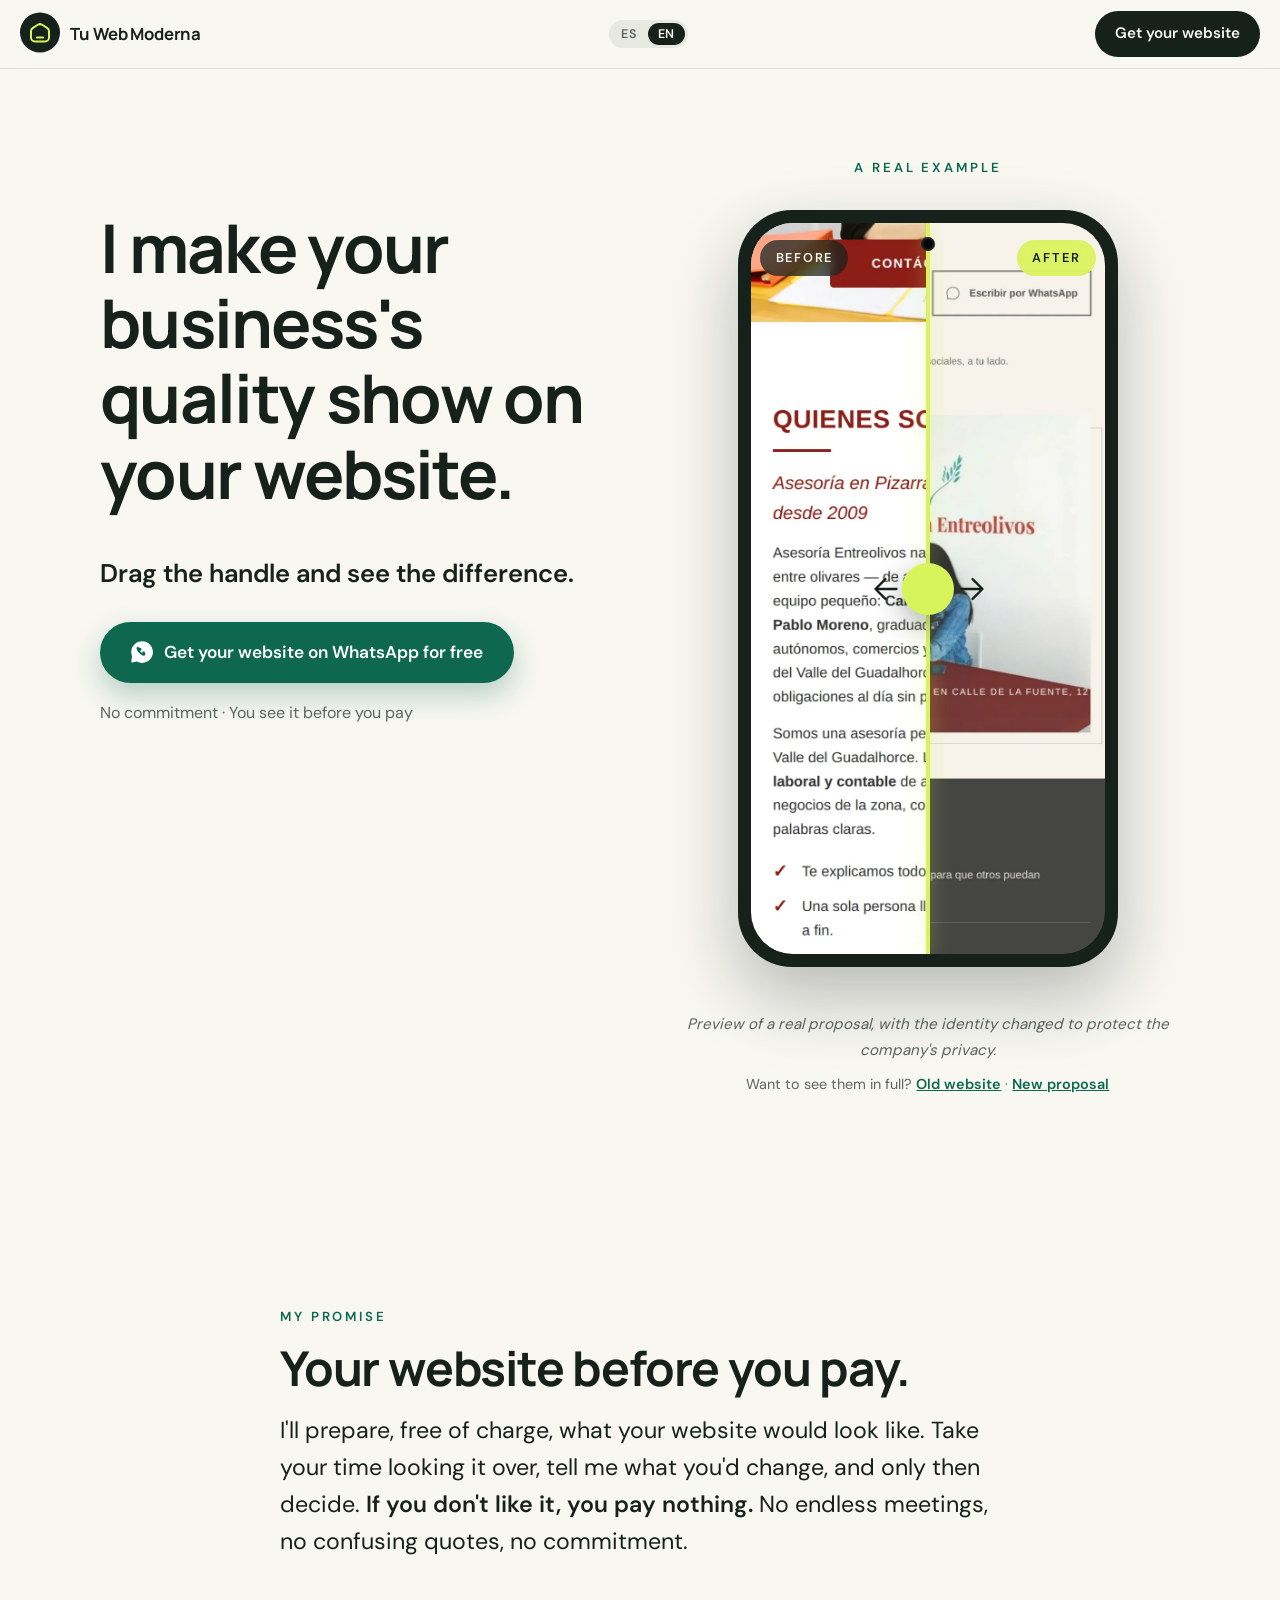
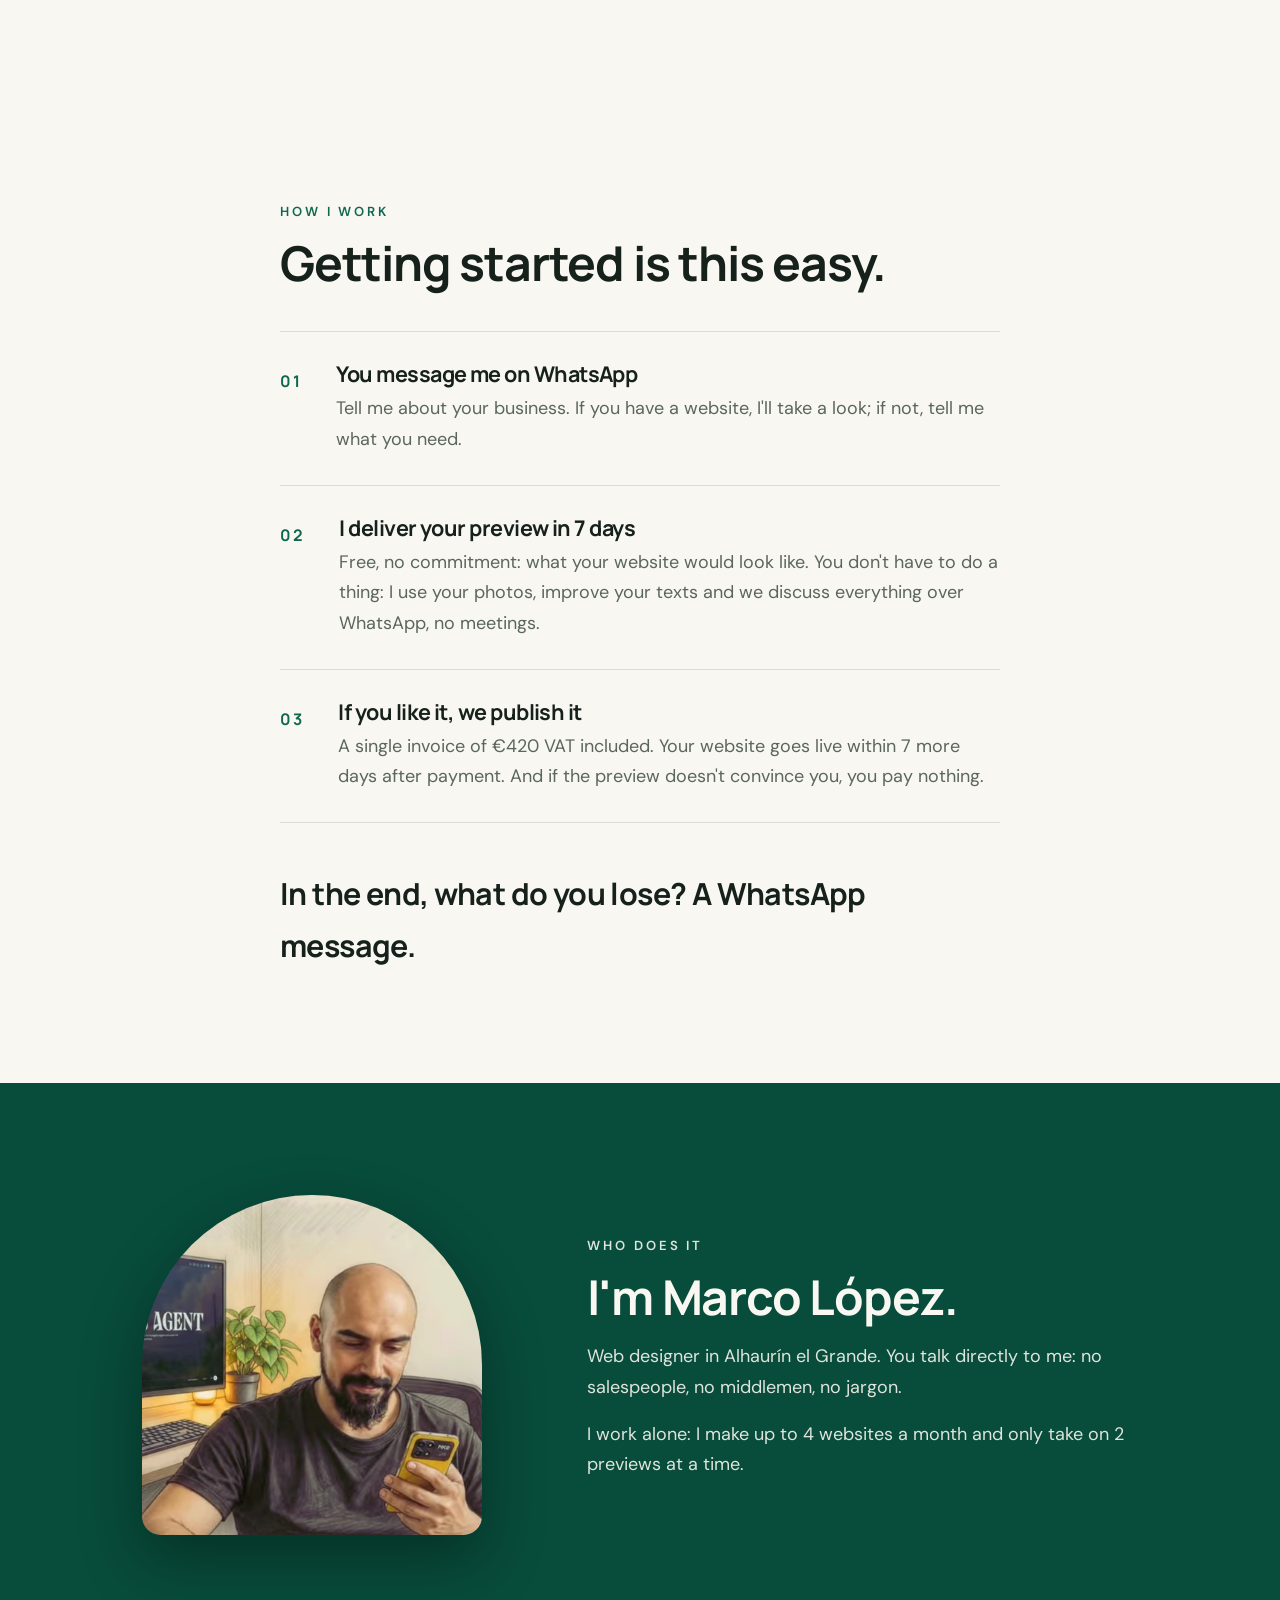
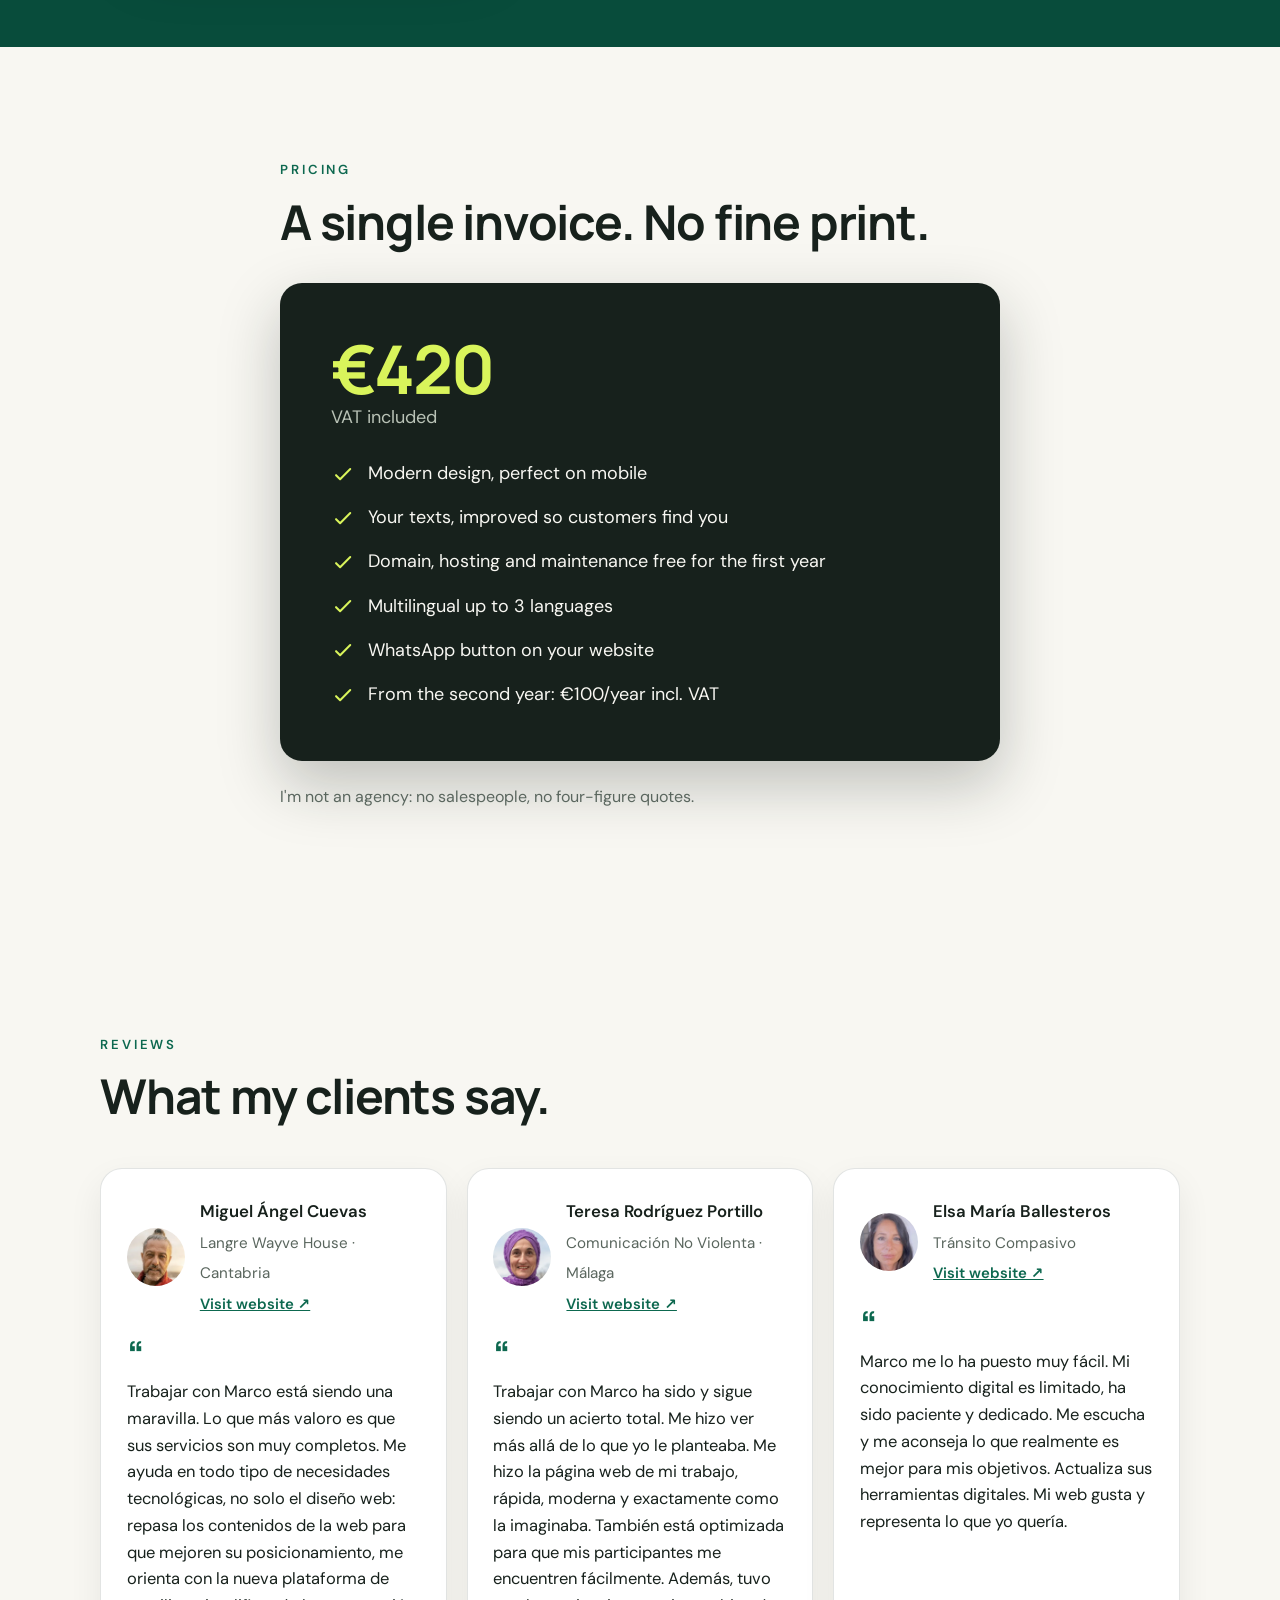
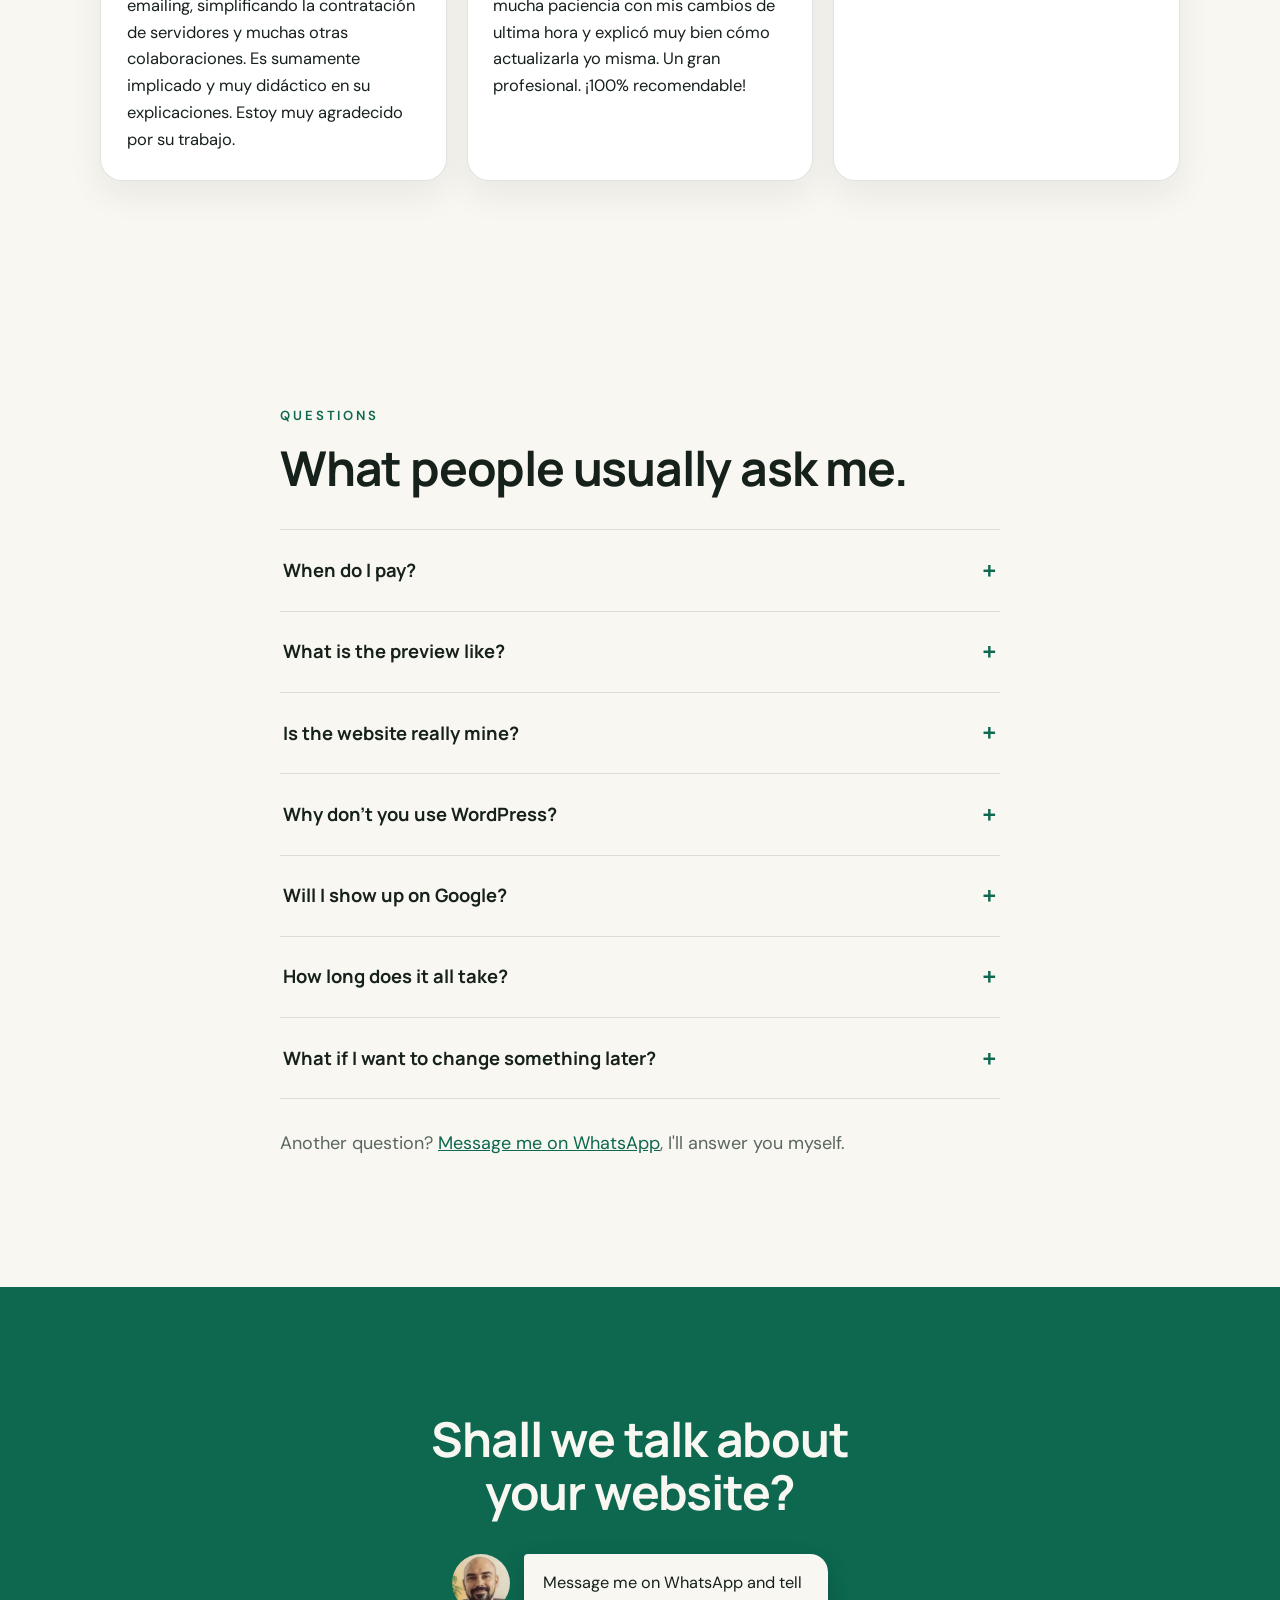
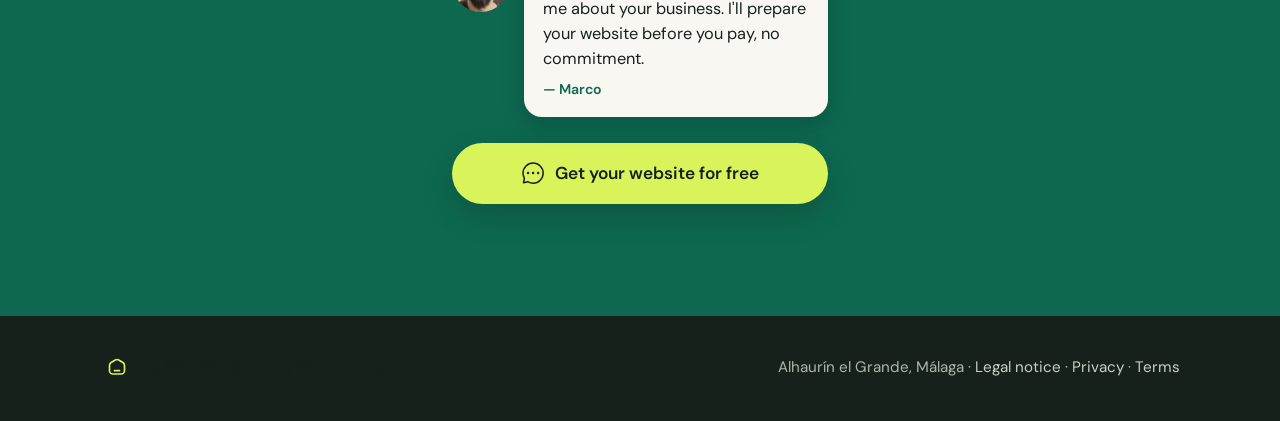
==== en/index.html @ c7ae00c3 "Reseña de Elsa María Ballesteros (Tránsito Compasivo): sustituye al ejemplo" ====
<!DOCTYPE html>
<html lang="en">
<head>
<meta charset="UTF-8">
<meta name="viewport" content="width=device-width, initial-scale=1">
<title>Tu Web Moderna — Web design for local businesses</title>
<meta name="description" content="I make your business's quality show on your website. Your website before you pay: you see it finished before paying anything. €420 VAT included.">
<meta name="robots" content="noindex, nofollow">
<link rel="canonical" href="https://tuwebmoderna.es/en/">
<link rel="alternate" hreflang="es" href="https://tuwebmoderna.es/">
<link rel="alternate" hreflang="en" href="https://tuwebmoderna.es/en/">
<link rel="alternate" hreflang="x-default" href="https://tuwebmoderna.es/">
<meta name="theme-color" content="#0d684f">
<link rel="icon" type="image/svg+xml" href="../favicon.svg">
<link rel="icon" type="image/png" sizes="32x32" href="../favicon-32.png">
<link rel="icon" type="image/png" sizes="16x16" href="../favicon-16.png">
<link rel="apple-touch-icon" href="../apple-touch-icon.png">
<meta property="og:type" content="website">
<meta property="og:locale" content="en_GB">
<meta property="og:site_name" content="Tu Web Moderna">
<meta property="og:url" content="https://tuwebmoderna.es/en/">
<meta property="og:title" content="Web design for local businesses — Tu Web Moderna">
<meta property="og:description" content="I make your business's quality show on your website. Your website before you pay.">
<meta property="og:image" content="https://tuwebmoderna.es/assets/img/og-poster.png">
<meta property="og:image:width" content="1200">
<meta property="og:image:height" content="630">
<meta name="twitter:card" content="summary_large_image">
<meta name="twitter:title" content="Web design for local businesses — Tu Web Moderna">
<meta name="twitter:description" content="I make your business's quality show on your website. Your website before you pay.">
<meta name="twitter:image" content="https://tuwebmoderna.es/assets/img/og-poster.png">
<link rel="stylesheet" href="../assets/css/muestra.css?v=13">
<script type="application/ld+json">
{"@context":"https://schema.org","@type":"ProfessionalService",
"name":"Tu Web Moderna","description":"Web design for local businesses. Your website before you pay: you see it finished before paying anything.",
"url":"https://tuwebmoderna.es/en/","telephone":"+34633548224",
"address":{"@type":"PostalAddress","addressLocality":"Alhaurín el Grande","addressRegion":"Málaga","addressCountry":"ES"},
"priceRange":"€420","founder":{"@type":"Person","name":"Marco López"}}
</script>
<script type="application/ld+json">
{"@context":"https://schema.org","@type":"FAQPage","mainEntity":[
{"@type":"Question","name":"When do I pay?","acceptedAnswer":{"@type":"Answer","text":"When you see your preview and decide to go ahead. The preview comes before the invoice: by the time you pay, you have already seen your website. If you don't like it, you pay nothing."}},
{"@type":"Question","name":"What is the preview like?","acceptedAnswer":{"@type":"Answer","text":"I send you a link and you see it finished on your phone, just as your customers would see it. I hand over the files, the domain and the publication when you pay."}},
{"@type":"Question","name":"Is the website really mine?","acceptedAnswer":{"@type":"Answer","text":"Yes. The domain is registered in your name and the website is yours. If one day you want to move elsewhere, you take it with you."}},
{"@type":"Question","name":"Why don't you use WordPress?","acceptedAnswer":{"@type":"Answer","text":"Because your website doesn't need it: I build it with just the code it needs. It loads faster, it doesn't break, and there are no plugins to update."}},
{"@type":"Question","name":"Will I show up on Google?","acceptedAnswer":{"@type":"Answer","text":"Yes: I prepare it so Google understands it — clear texts, well-set titles and loading speed, which is what Google rewards."}},
{"@type":"Question","name":"How long does it all take?","acceptedAnswer":{"@type":"Answer","text":"Your preview, in 7 days. If you like it, your website goes live within 7 days of payment."}},
{"@type":"Question","name":"What if I want to change something later?","acceptedAnswer":{"@type":"Answer","text":"Message me on WhatsApp and we'll change it. Between €20 and €50/hour depending on what it is; if it's something bigger, I'll quote you first."}}
]}
</script>
</head>
<body>
<a class="skip" href="#inicio">Skip to content</a>

<header class="cabecera">
  <a class="marca" href="#inicio" aria-label="Tu Web Moderna — home">
    <span class="marca__logo" aria-hidden="true"><svg viewBox="0 0 24 24" fill="none" stroke="#d9f45b" stroke-width="2" stroke-linecap="round" stroke-linejoin="round"><path d="M17 21H7C4.79086 21 3 19.2091 3 17V10.7076C3 9.30887 3.73061 8.01175 4.92679 7.28679L9.92679 4.25649C11.2011 3.48421 12.7989 3.48421 14.0732 4.25649L19.0732 7.28679C20.2694 8.01175 21 9.30887 21 10.7076V17C21 19.2091 19.2091 21 17 21Z"/><path d="M9 17H15"/></svg></span>
    <span class="marca__txt">Tu Web Moderna</span>
  </a>
  <nav class="idioma" aria-label="Language">
    <a href="/" data-lang="es">ES</a>
    <a href="/en/" data-lang="en" aria-current="true">EN</a>
  </nav>
  <a class="btn btn--peq" href="https://wa.me/34633548224?text=Hi%20Marco%2C%20I%27d%20like%20to%20request%20the%20free%20preview%20for%20my%20business." target="_blank" rel="noopener">Get your website</a>
</header>

<main id="inicio">

  <!-- HERO: the reveal -->
  <section class="heroe" aria-labelledby="t-heroe">
    <div class="wrap heroe__grid">
      <div class="heroe__txt">
      <h1 id="t-heroe">I make your business's quality show on your website.</h1>
      <p class="heroe__sub">Drag the handle and see the difference.</p>
      <p class="heroe__cta">
        <a class="btn btn--wa" href="https://wa.me/34633548224?text=Hi%20Marco%2C%20I%27d%20like%20to%20request%20the%20free%20preview%20for%20my%20business." target="_blank" rel="noopener"><svg viewBox="0 0 24 24" fill="none" aria-hidden="true"><path fill-rule="evenodd" clip-rule="evenodd" fill="currentColor" d="M12 1.25C17.9371 1.25 22.75 6.06294 22.75 12C22.75 17.9371 17.9371 22.75 12 22.75C10.1409 22.75 8.39016 22.2775 6.86335 21.4455L2.12395 22.2397C1.88692 22.2794 1.6452 22.2031 1.47391 22.0345C1.30261 21.8659 1.2225 21.6255 1.25845 21.3878L2.05878 16.0977C1.53735 14.8339 1.25001 13.4496 1.25001 12C1.25001 6.06294 6.06295 1.25 12 1.25ZM7.94309 6.7002C7.20774 6.7002 6.599 7.32056 6.49021 8.02531C6.38142 8.73006 6.7077 9.46436 7.20215 10.3014C7.6966 11.1385 8.31674 12.0646 9.1353 12.8832C9.95387 13.7017 10.8794 14.3217 11.7165 14.8162C12.5536 15.3106 13.2878 15.6369 13.9925 15.5281C14.6973 15.4193 15.3176 14.8106 15.3176 14.0752C15.3176 13.9054 15.2895 13.7437 15.2364 13.5931L14.5475 11.7864C14.4643 11.5754 14.2574 11.4423 14.0242 11.4423H13.0221C12.7737 11.4423 12.5529 11.5954 12.464 11.8271L12.0216 12.9762C11.0072 12.4369 10.3596 11.7893 9.82034 10.7749L10.9694 10.3325C11.2011 10.2436 11.3542 10.0228 11.3542 9.77441V8.77223C11.3542 8.53903 11.2211 8.33214 11.0101 8.24894L9.20336 7.56005C9.05277 7.50696 8.89112 7.47885 8.72131 7.47885C8.5515 7.47885 8.38985 6.7002 7.94309 6.7002Z"/></svg>Get your website on WhatsApp for free</a>
      </p>
      <p class="heroe__micro">No commitment · You see it before you pay</p>
      </div>
      <div class="heroe__demo">
      <p class="eyebrow eyebrow--demo">A real example</p>
      <div class="movil">
        <span class="revelar__tag revelar__tag--antes">Before</span>
        <span class="revelar__tag revelar__tag--despues">After</span>
        <div class="movil__pantalla">
          <div class="movil__camara" aria-hidden="true"></div>
      <div class="revelar" id="revelar">
        <div class="revelar__scroll" id="scrollDespues" aria-hidden="false">
          <img src="../assets/img/reveal-despues.webp" width="780" height="4800" alt="Modern proposal for the Asesoría Entreolivos website" fetchpriority="high" draggable="false">
        </div>
        <div class="revelar__capa" id="revelarCapa" aria-hidden="true">
          <div class="revelar__scroll" id="scrollAntes">
            <img src="../assets/img/reveal-antes.webp" width="780" height="4800" alt="" draggable="false">
          </div>
        </div>
        <button class="revelar__mando" id="revelarMando" type="button" role="slider"
          aria-label="Drag to compare before and after" aria-orientation="horizontal"
          aria-valuemin="0" aria-valuemax="100" aria-valuenow="50">
          <svg viewBox="0 0 24 24" fill="none" stroke="currentColor" stroke-width="2" stroke-linecap="round" stroke-linejoin="round" aria-hidden="true"><path d="M21 12L3 12M3 12L11.5 3.5M3 12L11.5 20.5"/></svg>
          <svg viewBox="0 0 24 24" fill="none" stroke="currentColor" stroke-width="2" stroke-linecap="round" stroke-linejoin="round" aria-hidden="true"><path d="M3 12L21 12M21 12L12.5 3.5M21 12L12.5 20.5"/></svg>
        </button>
      </div>
        </div>
      </div>
      <p class="revelar__nota"><em>Preview of a real proposal, with the identity changed to protect the company's privacy.</em><br>
      <span class="revelar__ver">Want to see them in full? <a href="../antes.html">Old website</a> · <a href="https://negocio1.demo.tuwebmoderna.es?v=rojo" target="_blank" rel="noopener">New proposal</a></span></p>
      </div>


    </div>
  </section>

  <!-- PROMISE -->
  <section class="seccion" aria-labelledby="t-promesa">
    <div class="wrap wrap--estrecho">
      <p class="eyebrow">My promise</p>
      <h2 id="t-promesa">Your website before you pay.</h2>
      <p class="lede">I'll prepare, free of charge, what your website would look like. Take your time looking it over, tell me what you'd change, and only then decide. <strong>If you don't like it, you pay nothing.</strong> No endless meetings, no confusing quotes, no commitment.</p>
    </div>
  </section>

  <!-- PROCESS -->
  <section class="seccion seccion--lineas" aria-labelledby="t-proceso">
    <div class="wrap wrap--estrecho">
      <p class="eyebrow">How I work</p>
      <h2 id="t-proceso">Getting started is this easy.</h2>
      <ol class="pasos">
        <li>
          <span class="pasos__num" aria-hidden="true">01</span>
          <div>
            <h3>You message me on WhatsApp</h3>
            <p>Tell me about your business. If you have a website, I'll take a look; if not, tell me what you need.</p>
          </div>
        </li>
        <li>
          <span class="pasos__num" aria-hidden="true">02</span>
          <div>
            <h3>I deliver your preview in 7 days</h3>
            <p>Free, no commitment: what your website would look like. You don't have to do a thing: I use your photos, improve your texts and we discuss everything over WhatsApp, no meetings.</p>
          </div>
        </li>
        <li>
          <span class="pasos__num" aria-hidden="true">03</span>
          <div>
            <h3>If you like it, we publish it</h3>
            <p>A single invoice of €420 VAT included. Your website goes live within 7 more days after payment. And if the preview doesn't convince you, you pay nothing.</p>
          </div>
        </li>
      </ol>
      <p class="cierre">In the end, what do you lose? A WhatsApp message.</p>
    </div>
  </section>

  <!-- MARCO -->
  <section class="seccion seccion--oscura" aria-labelledby="t-marco">
    <div class="wrap marco">
      <div class="marco__video">
        <video autoplay muted loop playsinline preload="metadata" poster="../assets/img/marco-desk-poster.webp?v=7" aria-label="Marco López introducing himself">
          <source src="../assets/video/marco-desk.mp4?v=7" type="video/mp4">
          <source src="../assets/video/marco-desk.webm?v=7" type="video/webm">
        </video>
      </div>
      <div class="marco__txt">
        <p class="eyebrow eyebrow--claro">Who does it</p>
        <h2 id="t-marco">I'm Marco López.</h2>
        <p>Web designer in Alhaurín el Grande. You talk directly to me: no salespeople, no middlemen, no jargon.</p>
        <p>I work alone: I make up to 4 websites a month and only take on 2 previews at a time.</p>
      </div>
    </div>
  </section>

  <!-- PRICING -->
  <section class="seccion" aria-labelledby="t-precio">
    <div class="wrap wrap--estrecho">
      <p class="eyebrow">Pricing</p>
      <h2 id="t-precio">A single invoice. No fine print.</h2>
      <div class="tarjeta-precio">
        <p class="tarjeta-precio__cifra">€420</p>
        <p class="tarjeta-precio__iva">VAT included</p>
        <ul class="tarjeta-precio__lista">
          <li><svg viewBox="0 0 24 24" fill="none" stroke="currentColor" stroke-width="2" stroke-linecap="round" stroke-linejoin="round" aria-hidden="true"><path d="M5 13L9 17L19 7"/></svg>Modern design, perfect on mobile</li>
          <li><svg viewBox="0 0 24 24" fill="none" stroke="currentColor" stroke-width="2" stroke-linecap="round" stroke-linejoin="round" aria-hidden="true"><path d="M5 13L9 17L19 7"/></svg>Your texts, improved so customers find you</li>
          <li><svg viewBox="0 0 24 24" fill="none" stroke="currentColor" stroke-width="2" stroke-linecap="round" stroke-linejoin="round" aria-hidden="true"><path d="M5 13L9 17L19 7"/></svg>Domain, hosting and maintenance free for the first year</li>
          <li><svg viewBox="0 0 24 24" fill="none" stroke="currentColor" stroke-width="2" stroke-linecap="round" stroke-linejoin="round" aria-hidden="true"><path d="M5 13L9 17L19 7"/></svg>Multilingual up to 3 languages</li>
          <li><svg viewBox="0 0 24 24" fill="none" stroke="currentColor" stroke-width="2" stroke-linecap="round" stroke-linejoin="round" aria-hidden="true"><path d="M5 13L9 17L19 7"/></svg>WhatsApp button on your website</li>
          <li><svg viewBox="0 0 24 24" fill="none" stroke="currentColor" stroke-width="2" stroke-linecap="round" stroke-linejoin="round" aria-hidden="true"><path d="M5 13L9 17L19 7"/></svg>From the second year: €100/year incl. VAT</li>
        </ul>
      </div>
      <p class="precio__susurro">I'm not an agency: no salespeople, no four-figure quotes.</p>
    </div>
  </section>

  <!-- REVIEWS -->
  <!-- The first two reviews are real (kept in their original Spanish); the third is still an example -->
  <section class="seccion" aria-labelledby="t-resenas">
    <div class="wrap">
      <p class="eyebrow">Reviews</p>
      <h2 id="t-resenas">What my clients say.</h2>
      <div class="resenas">
        <article class="resena" itemscope itemtype="https://schema.org/Review">
          <div itemprop="itemReviewed" itemscope itemtype="https://schema.org/Service"><meta itemprop="name" content="Diseño web Tu Web Moderna"></div>
          <div class="resena__quien">
            <img class="resena__foto" src="../assets/img/resena-miguel-angel.webp?v=4" alt="Miguel Ángel Cuevas" width="58" height="58">
            <span><strong class="resena__nombre" itemprop="author">Miguel Ángel Cuevas</strong><br>
            <span class="resena__negocio">Langre Wayve House · Cantabria</span><br>
            <a class="resena__web" href="https://www.wayve.es" target="_blank" rel="noopener">Visit website ↗</a></span>
          </div>
          <p class="resena__texto" itemprop="reviewBody">Trabajar con Marco está siendo una maravilla. Lo que más valoro es que sus servicios son muy completos. Me ayuda en todo tipo de necesidades tecnológicas, no solo el diseño web: repasa los contenidos de la web para que mejoren su posicionamiento, me orienta con la nueva plataforma de emailing, simplificando la contratación de servidores y muchas otras colaboraciones. Es sumamente implicado y muy didáctico en su explicaciones. Estoy muy agradecido por su trabajo.</p>
        </article>
        <article class="resena" itemscope itemtype="https://schema.org/Review">
          <div itemprop="itemReviewed" itemscope itemtype="https://schema.org/Service"><meta itemprop="name" content="Diseño web Tu Web Moderna"></div>
          <div class="resena__quien">
            <img class="resena__foto" src="../assets/img/resena-teresa-rodriguez.webp?v=1" alt="Teresa Rodríguez Portillo" width="58" height="58">
            <span><strong class="resena__nombre" itemprop="author">Teresa Rodríguez Portillo</strong><br>
            <span class="resena__negocio">Comunicación No Violenta · Málaga</span><br>
            <a class="resena__web" href="https://comunicacionyresoluciondeconflictos.com" target="_blank" rel="noopener">Visit website ↗</a></span>
          </div>
          <p class="resena__texto" itemprop="reviewBody">Trabajar con Marco ha sido y sigue siendo un acierto total. Me hizo ver más allá de lo que yo le planteaba. Me hizo la página web de mi trabajo, rápida, moderna y exactamente como la imaginaba. También está optimizada para que mis participantes me encuentren fácilmente. Además, tuvo mucha paciencia con mis cambios de ultima hora y explicó muy bien cómo actualizarla yo misma. Un gran profesional. ¡100% recomendable!</p>
        </article>
        <article class="resena" itemscope itemtype="https://schema.org/Review">
          <div itemprop="itemReviewed" itemscope itemtype="https://schema.org/Service"><meta itemprop="name" content="Diseño web Tu Web Moderna"></div>
          <div class="resena__quien">
            <img class="resena__foto" src="../assets/img/resena-elsa-maria.webp?v=1" alt="Elsa María Ballesteros" width="58" height="58">
            <span><strong class="resena__nombre" itemprop="author">Elsa María Ballesteros</strong><br>
            <span class="resena__negocio">Tránsito Compasivo</span><br>
            <a class="resena__web" href="https://transitocompasivo.com/" target="_blank" rel="noopener">Visit website ↗</a></span>
          </div>
          <p class="resena__texto" itemprop="reviewBody">Marco me lo ha puesto muy fácil. Mi conocimiento digital es limitado, ha sido paciente y dedicado. Me escucha y me aconseja lo que realmente es mejor para mis objetivos. Actualiza sus herramientas digitales. Mi web gusta y representa lo que yo quería.</p>
        </article>
      </div>
    </div>
  </section>

  <!-- QUESTIONS -->
  <section class="seccion" aria-labelledby="t-faq">
    <div class="wrap wrap--estrecho">
      <p class="eyebrow">Questions</p>
      <h2 id="t-faq">What people usually ask me.</h2>
      <div class="faq">
        <details>
          <summary>When do I pay?</summary>
          <p>When you see your preview and decide to go ahead. The preview comes before the invoice: by the time you pay, you have already seen your website. If you don't like it, you pay nothing.</p>
        </details>
        <details>
          <summary>What is the preview like?</summary>
          <p>I send you a link and you see it finished on your phone, just as your customers would see it. I hand over the files, the domain and the publication when you pay.</p>
        </details>
        <details>
          <summary>Is the website really mine?</summary>
          <p>Yes. The domain is registered in your name and the website is yours. If one day you want to move elsewhere, you take it with you.</p>
        </details>
        <details>
          <summary>Why don't you use WordPress?</summary>
          <p>Because your website doesn't need it: I build it with just the code it needs. It loads faster, it doesn't break, and there are no plugins to update.</p>
        </details>
        <details>
          <summary>Will I show up on Google?</summary>
          <p>Yes: I prepare it so Google understands it — clear texts, well-set titles and loading speed, which is what Google rewards.</p>
        </details>
        <details>
          <summary>How long does it all take?</summary>
          <p>Your preview, in 7 days. If you like it, your website goes live within 7 days of payment.</p>
        </details>
        <details>
          <summary>What if I want to change something later?</summary>
          <p>Message me on WhatsApp and we'll change it. Between €20 and €50/hour depending on what it is; if it's something bigger, I'll quote you first.</p>
        </details>
      </div>
      <p class="faq__otra">Another question? <a href="https://wa.me/34633548224?text=Hi%20Marco%2C%20I%20have%20a%20question%20about%20the%20website%20for%20my%20business." target="_blank" rel="noopener">Message me on WhatsApp</a>, I'll answer you myself.</p>
    </div>
  </section>

  <!-- FINAL CTA -->
  <section class="seccion seccion--verde" aria-labelledby="t-final">
    <div class="wrap wrap--estrecho">
      <h2 id="t-final">Shall we talk about your website?</h2>
      <div class="final__bloque">
      <div class="chat">
        <img src="../assets/img/marco-chat.webp?v=10" alt="Marco" width="58" height="58" loading="lazy">
        <p class="burbuja">Message me on WhatsApp and tell me about your business. I'll prepare your website before you pay, no commitment.<strong>— Marco</strong></p>
      </div>
      <p class="final__cta"><a class="btn btn--lima" href="https://wa.me/34633548224?text=Hi%20Marco%2C%20I%27d%20like%20to%20request%20the%20free%20preview%20for%20my%20business." target="_blank" rel="noopener"><svg viewBox="0 0 24 24" fill="none" stroke="currentColor" stroke-width="1.5" stroke-linecap="round" stroke-linejoin="round" aria-hidden="true"><path d="M17 12.5C17.2761 12.5 17.5 12.2761 17.5 12C17.5 11.7239 17.2761 11.5 17 11.5C16.7239 11.5 16.5 11.7239 16.5 12C16.5 12.2761 16.7239 12.5 17 12.5Z" fill="currentColor"/><path d="M12 12.5C12.2761 12.5 12.5 12.2761 12.5 12C12.5 11.7239 12.2761 11.5 12 11.5C11.7239 11.5 11.5 11.7239 11.5 12C11.5 12.2761 11.7239 12.5 12 12.5Z" fill="currentColor"/><path d="M7 12.5C7.27614 12.5 7.5 12.2761 7.5 12C7.5 11.7239 7.2761 11.5 7 11.5C6.72386 11.5 6.5 11.7239 6.5 12C6.5 12.2761 6.72386 12.5 7 12.5Z" fill="currentColor"/><path d="M12 22C17.5228 22 22 17.5228 22 12C22 6.47715 17.5228 2 12 2C6.47715 2 2 6.47715 2 12C2 13.8214 2.48697 15.5291 3.33782 17L2.5 21.5L7 20.6622C8.47087 21.513 10.1786 22 12 22Z"/></svg>Get your website for free</a></p>
      </div>
    </div>
  </section>

</main>

<footer class="pie">
  <div class="wrap pie__in">
    <p class="marca marca--pie">
      <span class="marca__logo" aria-hidden="true"><svg viewBox="0 0 24 24" fill="none" stroke="#d9f45b" stroke-width="2" stroke-linecap="round" stroke-linejoin="round"><path d="M17 21H7C4.79086 21 3 19.2091 3 17V10.7076C3 9.30887 3.73061 8.01175 4.92679 7.28679L9.92679 4.25649C11.2011 3.48421 12.7989 3.48421 14.0732 4.25649L19.0732 7.28679C20.2694 8.01175 21 9.30887 21 10.7076V17C21 19.2091 19.2091 21 17 21Z"/><path d="M9 17H15"/></svg></span>
      <span>Tu Web Moderna · by Marco López</span>
    </p>
    <p>Alhaurín el Grande, Málaga · <a href="../aviso-legal.html">Legal notice</a> · <a href="../privacidad.html">Privacy</a> · <a href="../condiciones-del-servicio.html">Terms</a></p>
  </div>
</footer>

<script src="../assets/js/muestra.js" defer></script>
</body>
</html>
---- assets/css/muestra.css ----
/* muestraimpecable — variante estratégica de tuwebmoderna.es */
@font-face{font-family:Manrope;font-weight:700;font-display:swap;
  src:url('../fonts/manrope-latin.woff2') format('woff2')}
@font-face{font-family:'DM Sans';font-weight:400;font-display:swap;
  src:url('../fonts/dmsans-latin.woff2') format('woff2')}
@font-face{font-family:'DM Sans';font-weight:600;font-display:swap;
  src:url('../fonts/dmsans-latin.woff2') format('woff2')}

:root{
  --tinta:#17211c; --papel:#f8f7f2; --verde:#0d684f; --verde-oscuro:#084c3b;
  --lima:#d9f45b; --suave:#5a665e; --linea:rgba(23,33,28,.12);
  --arco:#a3b8a9;
  --f-tit:'Manrope',system-ui,sans-serif; --f-txt:'DM Sans',system-ui,sans-serif;
  --radio:22px;
}
*{margin:0;padding:0;box-sizing:border-box}
html{scroll-behavior:smooth}
body{font-family:var(--f-txt);background:var(--papel);color:var(--tinta);
  font-size:1.125rem;line-height:1.7;-webkit-font-smoothing:antialiased}
img,video{max-width:100%;display:block}
h1,h2,h3{font-family:var(--f-tit);line-height:1.12;letter-spacing:-.025em;text-wrap:balance}
h1{font-size:clamp(2.5rem,1.5rem + 4.6vw,4.2rem);margin:.9rem 0 0}
h2{font-size:clamp(2rem,1.35rem + 3vw,3rem);margin:.8rem 0 1.1rem}
h3{font-size:1.35rem;margin:0 0 .4rem}
p{margin:0 0 1rem}
a{color:var(--verde)}
.wrap{max-width:1120px;margin:0 auto;padding:0 1.25rem}
.wrap--estrecho{max-width:760px}
.seccion{padding:clamp(4rem,9vw,7rem) 0}
.eyebrow{font-size:.82rem;font-weight:600;letter-spacing:.22em;text-transform:uppercase;
  color:var(--verde);margin:0 0 .4rem}
.eyebrow--claro{color:var(--lima)}
.eyebrow--demo{margin:4.5rem 0 0}
.eyebrow--demo + .movil{margin-top:1.9rem}
.lede{font-size:clamp(1.2rem,1.05rem + 1vw,1.45rem);line-height:1.6;color:var(--tinta)}
.lede--claro{color:var(--papel)}

/* cabecera */
.cabecera{position:sticky;top:0;z-index:50;display:flex;align-items:center;justify-content:space-between;
  padding:.7rem 1.25rem;background:rgba(248,247,242,.88);
  -webkit-backdrop-filter:blur(12px);backdrop-filter:blur(12px);
  border-bottom:1px solid var(--linea)}
.marca{display:flex;align-items:center;gap:.65rem;text-decoration:none;color:var(--tinta)}
.marca__logo{width:40px;height:40px;border-radius:50%;background:var(--tinta);
  display:grid;place-items:center;flex:none;transform:translateY(-1.5px)}
.marca__logo svg{width:24px;height:24px}
.marca__txt{font-family:var(--f-tit);font-weight:700;font-size:1.05rem;letter-spacing:-.01em}

/* selector de idioma */
.idioma{display:flex;gap:.15rem;align-items:center;background:rgba(23,33,28,.07);
  border-radius:999px;padding:.18rem}
.idioma a{font-size:.78rem;font-weight:600;letter-spacing:.05em;text-decoration:none;
  color:var(--suave);padding:.32rem .6rem;border-radius:999px;line-height:1}
.idioma a[aria-current="true"]{background:var(--tinta);color:var(--papel)}
@media (max-width:520px){
  .cabecera{padding:.6rem .8rem}
  .marca__txt{display:none}
  .btn--peq{font-size:.85rem;padding:.55rem 1rem}
  .idioma{padding:.14rem}
  .idioma a{font-size:.72rem;padding:.26rem .5rem}
}

/* botones */
.btn{display:inline-flex;align-items:center;justify-content:center;gap:.6rem;text-decoration:none;font-weight:600;
  font-size:1.08rem;padding:1rem 1.9rem;border-radius:999px;border:0;cursor:pointer;white-space:nowrap;
  transition:transform .18s ease,box-shadow .18s ease;max-width:100%}
.btn svg{width:1.4em;height:1.4em;flex:none}
.btn--wa{background:var(--verde);color:#fff;box-shadow:0 12px 28px rgba(13,104,79,.28)}
.btn--wa:hover{transform:translateY(-2px);box-shadow:0 16px 34px rgba(13,104,79,.34)}
.btn--lima{background:var(--lima);color:var(--tinta);box-shadow:0 12px 28px rgba(23,33,28,.22)}
.btn--lima:hover{transform:translateY(-2px)}
.btn--peq{font-size:.95rem;padding:.62rem 1.25rem;background:var(--tinta);color:var(--papel)}
.btn--peq:hover{transform:translateY(-1px)}
.btn:focus-visible,a:focus-visible,summary:focus-visible,.revelar__mando:focus-visible{
  outline:3px solid var(--lima);outline-offset:3px}

/* hero */
.heroe{padding:clamp(3rem,7vw,5.5rem) 0 clamp(4rem,8vw,6rem);text-align:center}
.heroe .eyebrow{text-align:center}
.heroe h1{max-width:20ch;margin-left:auto;margin-right:auto}

/* revelador antes/después — el gesto firma de la marca */
.eyebrow--demo + .movil{margin-top:1.9rem}
/* Mockup de móvil (mismo estilo que el navegador) */
.movil{position:relative;max-width:300px;margin:2.6rem auto 0;background:#17211c;
  border-radius:54px;padding:13px;
  box-shadow:0 30px 70px rgba(23,33,28,.28)}
.movil__pantalla{position:relative;border-radius:42px;overflow:hidden;background:#0c1210}
.movil__camara{position:absolute;top:14px;left:50%;transform:translateX(-50%);width:14px;height:14px;
  background:#050807;border-radius:50%;z-index:4;
  box-shadow:inset 0 0 3px 1px rgba(140,190,210,.28)}
.movil .revelar{aspect-ratio:9/18.6}
.movil .revelar__tag{top:1.9rem;z-index:5}
.movil .revelar__tag--antes{left:1.4rem}
.movil .revelar__tag--despues{right:1.4rem}
.revelar{position:relative;margin:0;max-width:none;aspect-ratio:4/5;
  overflow:hidden;background:#0c1210;
  touch-action:pan-y;cursor:ew-resize;user-select:none;-webkit-user-select:none}
.revelar__scroll{position:absolute;inset:0;will-change:transform}
.revelar__scroll img{width:100%;height:auto;display:block;pointer-events:none;user-select:none;-webkit-user-select:none}
.revelar__capa{position:absolute;inset:0;clip-path:inset(0 50% 0 0)}
.revelar__mando{position:absolute;top:0;bottom:0;left:50%;width:0;z-index:3;background:none;border:0;
  padding:0;cursor:ew-resize}
.revelar__mando::before{content:"";position:absolute;top:0;bottom:0;left:-2px;width:4px;background:var(--lima);
  box-shadow:0 0 18px rgba(217,244,91,.65)}
.revelar__mando svg{position:absolute;top:50%;width:28px;height:28px;color:var(--tinta)}
.revelar__mando svg:first-of-type{left:-56px;transform:translateY(-50%)}
.revelar__mando svg:last-of-type{left:30px;transform:translateY(-50%)}
.revelar__mando::after{content:"";position:absolute;top:50%;left:-26px;width:52px;height:52px;
  transform:translateY(-50%);border-radius:50%;background:var(--lima);
  box-shadow:0 10px 30px rgba(23,33,28,.35)}
.revelar__tag{position:absolute;top:1rem;z-index:2;font-size:.8rem;font-weight:600;letter-spacing:.14em;
  text-transform:uppercase;padding:.45rem .95rem;border-radius:999px;
  background:rgba(23,33,28,.72);color:var(--papel);
  -webkit-backdrop-filter:blur(6px);backdrop-filter:blur(6px);pointer-events:none;
  transition:opacity .25s ease}
.movil.revelar--sin-antes .revelar__tag--antes,
.movil.revelar--sin-despues .revelar__tag--despues{opacity:0}
.revelar__tag--antes{left:1rem}
.revelar__tag--despues{right:1rem;background:rgba(217,244,91,.92);color:var(--tinta)}
.revelar__nota{max-width:1080px;margin:2.8rem auto 0;font-size:.95rem;color:var(--suave);text-align:center}
.revelar__ver{display:inline-block;margin-top:.5rem;font-size:.9rem;font-style:normal}
.revelar__ver a{color:var(--verde);font-weight:600}
.heroe__sub{font-size:clamp(1.25rem,1.05rem + 1.2vw,1.6rem);font-weight:600;margin:2.6rem 0 1.6rem}
.heroe__cta{margin:0 0 1rem}
.heroe__micro{color:var(--suave);font-size:1rem;margin:0}

/* proceso */
.pasos{list-style:none;margin:2.6rem 0 0}
.pasos li{display:flex;gap:1.4rem;padding:1.9rem 0;border-top:1px solid var(--linea)}
.pasos li:last-child{border-bottom:1px solid var(--linea)}
.pasos__num{font-family:var(--f-tit);font-weight:700;font-size:1rem;color:var(--verde);
  letter-spacing:.1em;flex:none;padding-top:.35rem}
.pasos p{margin:0;color:var(--suave)}
.cierre{font-family:var(--f-tit);font-weight:700;font-size:clamp(1.4rem,1.15rem + 1.4vw,1.9rem);
  margin:2.8rem 0 0;letter-spacing:-.02em}

/* marco — sección oscura */
.seccion--oscura{background:var(--verde-oscuro);color:var(--papel)}
.seccion--oscura h2{color:var(--papel)}
.seccion--oscura p{color:#dfe4dc}
.marco{display:grid;gap:2.5rem;align-items:center}
.marco__video{max-width:340px;margin:0 auto;
  border-radius:200px 200px var(--radio) var(--radio);
  overflow:hidden;box-shadow:0 24px 60px rgba(0,0,0,.35)}
.marco__video video{width:100%;aspect-ratio:1/1;object-fit:cover;object-position:67% 50%;display:block;
  transform:scale(1.05)}

/* precio */
.tarjeta-precio{background:var(--tinta);color:var(--papel);border-radius:var(--radio);
  padding:clamp(2rem,5vw,3.2rem);margin:2.2rem 0 1.4rem;box-shadow:0 24px 60px rgba(23,33,28,.25)}
.tarjeta-precio__cifra{font-family:var(--f-tit);font-weight:700;letter-spacing:-.03em;
  font-size:clamp(3rem,2.4rem + 5vw,4.2rem);color:var(--lima);line-height:1;margin:0}
.tarjeta-precio__iva{color:#b9c2b6;margin:0 0 1.6rem}
.tarjeta-precio__lista{list-style:none;display:grid;gap:.85rem;margin:0}
.tarjeta-precio__lista li{display:flex;gap:.8rem;align-items:flex-start}
.tarjeta-precio__lista svg{width:1.35em;height:1.35em;flex:none;color:var(--lima);margin-top:.2em}
.precio__susurro{color:var(--suave);font-size:1rem;margin:0}

/* faq */
.faq{margin:2.2rem 0 0;border-top:1px solid var(--linea)}
.faq details{border-bottom:1px solid var(--linea);padding:1.15rem .2rem}
.faq summary{font-family:var(--f-tit);font-weight:700;font-size:1.15rem;cursor:pointer;
  list-style:none;display:flex;justify-content:space-between;align-items:center;gap:1rem}
.faq summary::-webkit-details-marker{display:none}
.faq summary::after{content:"+";font-size:1.6rem;font-weight:400;color:var(--verde);flex:none;
  transition:transform .2s ease}
.faq details[open] summary::after{transform:rotate(45deg)}
.faq details p{margin:.8rem 0 0;color:var(--suave);max-width:60ch}
.faq__otra{margin-top:1.8rem;color:var(--suave)}

/* cta final */
.seccion--verde{background:var(--verde);color:var(--papel);text-align:center}
.seccion--verde h2{color:var(--papel);margin-bottom:2.2rem}
.seccion--verde .eyebrow{color:var(--lima)}
.seccion--verde .wrap>p:last-child{margin-top:2rem}

/* reseñas */
.resenas{display:grid;gap:1.25rem;margin:2.8rem 0 0}
@media(min-width:900px){.resenas{grid-template-columns:repeat(3,1fr)}}
.resena{background:#fff;border:1px solid var(--linea);border-radius:var(--radio);
  padding:1.7rem 1.6rem;box-shadow:0 14px 34px rgba(23,33,28,.07)}
.resena__quien{display:flex;gap:.95rem;align-items:center;margin:0 0 1.1rem}
.resena__foto{width:58px;height:58px;border-radius:50%;background:var(--verde);color:var(--papel);
  display:grid;place-items:center;font-family:var(--f-tit);font-weight:700;font-size:1.2rem;flex:none}
img.resena__foto{object-fit:cover}
.resena__nombre{font-size:1.05rem}
.resena__ejemplo{font-size:.8rem;font-weight:600;color:var(--suave);text-transform:uppercase;letter-spacing:.08em}
.resena__negocio{font-size:.95rem;color:var(--suave)}
.resena__web{font-size:.93rem;font-weight:600;overflow-wrap:anywhere}
.resena__texto{font-size:1.03rem;line-height:1.62;margin:0}
.resena__texto::before{content:"“";display:block;font-family:var(--f-tit);
  font-size:2.4rem;line-height:1;color:var(--verde);margin-bottom:.3rem}

/* final: mensaje personal de Marco */
.final__bloque{--foto:58px;--gap:.9rem;--aire:1.25rem;max-width:26rem;margin:0 auto;padding:0 var(--aire)}
.chat{display:flex;gap:var(--gap);align-items:flex-start;text-align:left;margin:0 0 1.6rem}
.chat img{width:var(--foto);height:var(--foto);border-radius:50%;object-fit:cover;flex:none}
.burbuja{background:var(--papel);color:var(--tinta);border-radius:4px 18px 18px 18px;padding:1rem 1.15rem;margin:0;font-size:1.02rem;line-height:1.55;box-shadow:0 8px 22px rgba(0,0,0,.18)}
.burbuja strong{display:block;margin-top:.5rem;font-size:.88rem;color:var(--verde)}
.final__cta{margin:0}
.final__cta .btn{display:flex;width:100%}

/* pie */
.pie{background:var(--tinta);color:#aeb7ab;padding:2.2rem 0;font-size:.95rem}
.pie__in{display:flex;flex-wrap:wrap;gap:1rem;align-items:center;justify-content:space-between}
.pie p{margin:0}
.pie a{color:#c9d1c5;text-decoration:none}
.pie a:hover{color:var(--lima)}
.marca--pie .marca__txt{font-size:.95rem;color:var(--papel)}
.marca--pie .marca__logo{width:34px;height:34px}
.marca--pie .marca__logo svg{width:20px;height:20px}

@media (min-width:641px) and (max-width:1023px){
  .movil{max-width:340px}
}
@media (min-width:1024px){
  .movil{max-width:380px}
}
/* Hero en dos columnas en pantallas anchas: texto a la izquierda, mockup a la derecha */
@media (min-width:1024px){
  .heroe{text-align:left}
  .heroe__grid{display:grid;grid-template-columns:1.02fr .98fr;gap:clamp(2rem,4vw,4rem);align-items:start}
  .heroe__txt{padding-top:clamp(1rem,3vw,2.5rem)}
  .heroe h1{margin-left:0;margin-right:0}
  .heroe .eyebrow{text-align:left}
  .heroe__demo .eyebrow{text-align:center}
  .heroe__demo .eyebrow--demo{margin-top:0}
}
/* Pantallas anchas con poco alto (16:9 o más): el mockup se encoge */
@media (min-width:1024px) and (min-aspect-ratio:16/9){
  .movil{max-width:270px}
}
@media (max-width:480px){
  .btn{font-size:1rem;padding:.95rem 1.35rem}
  .btn svg{width:1.3em;height:1.3em}
}
@media (min-width:860px){
  .marco{grid-template-columns:minmax(0,5fr) minmax(0,7fr);gap:4rem}
  .pasos li{gap:2.2rem}
}
@media (prefers-reduced-motion:reduce){
  html{scroll-behavior:auto}
  *{transition:none!important;animation:none!important}
}

/* Páginas legales */
.prosa{max-width:72ch;padding-top:1.5rem}
.prosa .eyebrow{display:block;margin-bottom:.9rem}
.prosa h1{font-size:clamp(2.2rem,2rem + 4vw,3.4rem);margin:0 0 1.4rem;line-height:1.1}
.prosa h2{font-size:clamp(1.4rem,1.25rem + 1.6vw,1.9rem);margin:2.5rem 0 .9rem;line-height:1.2}
.prosa p{margin:0 0 1rem;line-height:1.7}
.prosa a{color:var(--verde);font-weight:600}
.prosa__fecha{font-size:.9rem;color:var(--suave)}

/* Skip-link de accesibilidad */
.skip{position:absolute;left:1rem;top:-4rem;z-index:200;background:var(--lima);color:var(--tinta);
  padding:.7rem 1.1rem;border-radius:.6rem;font-weight:700;text-decoration:none;transition:top .2s}
.skip:focus{top:1rem}
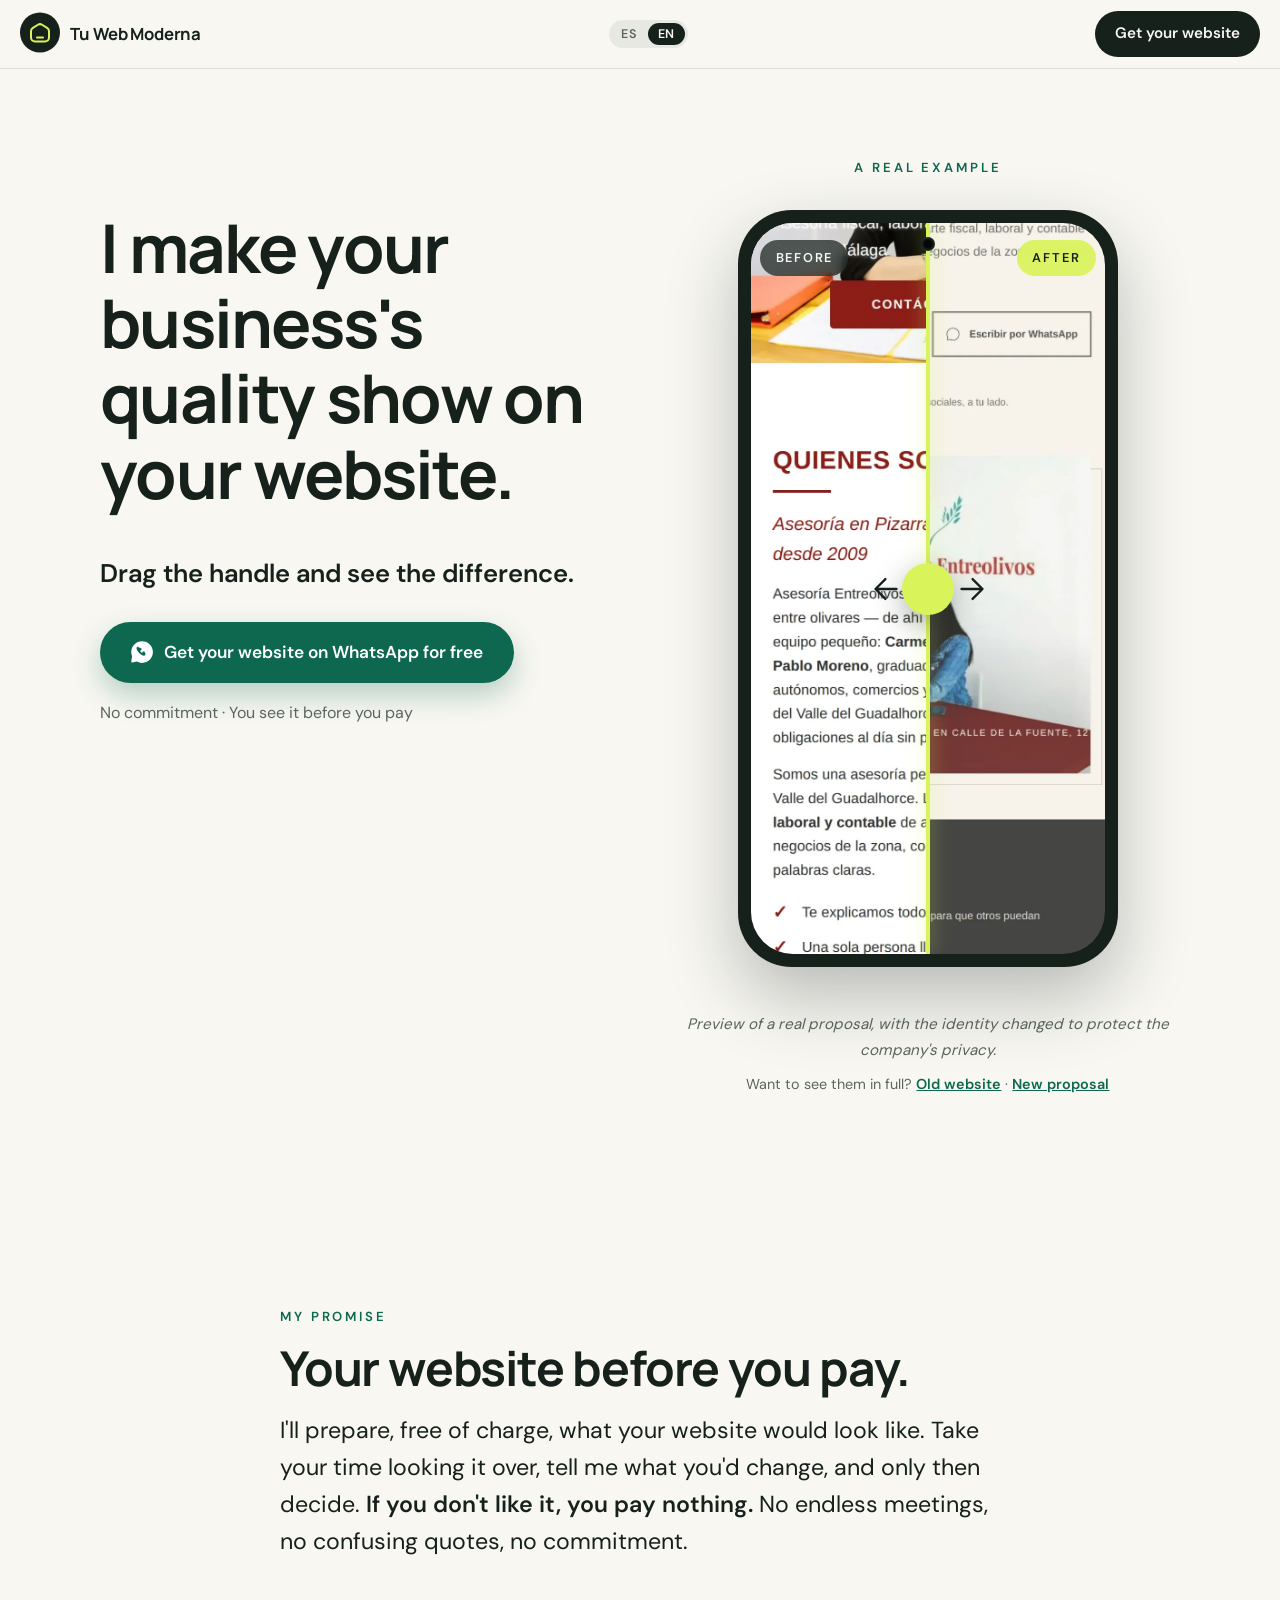
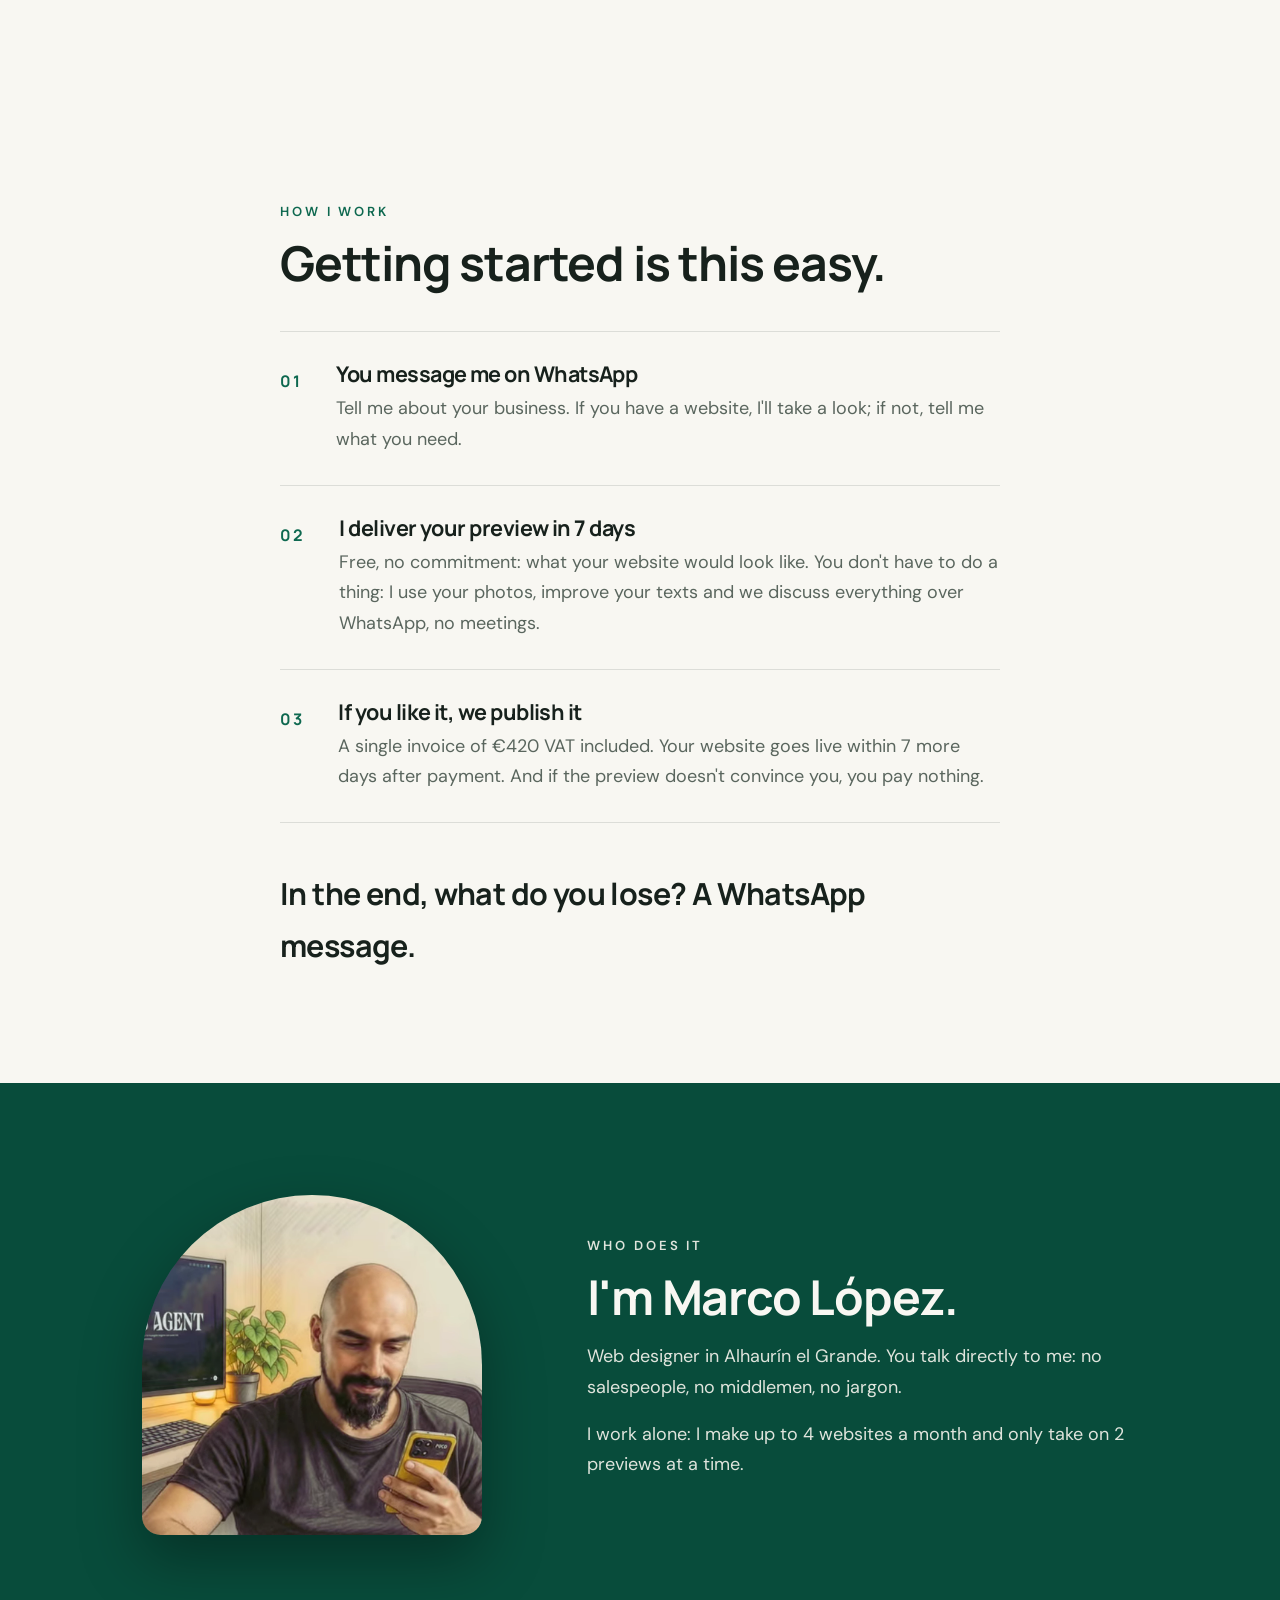
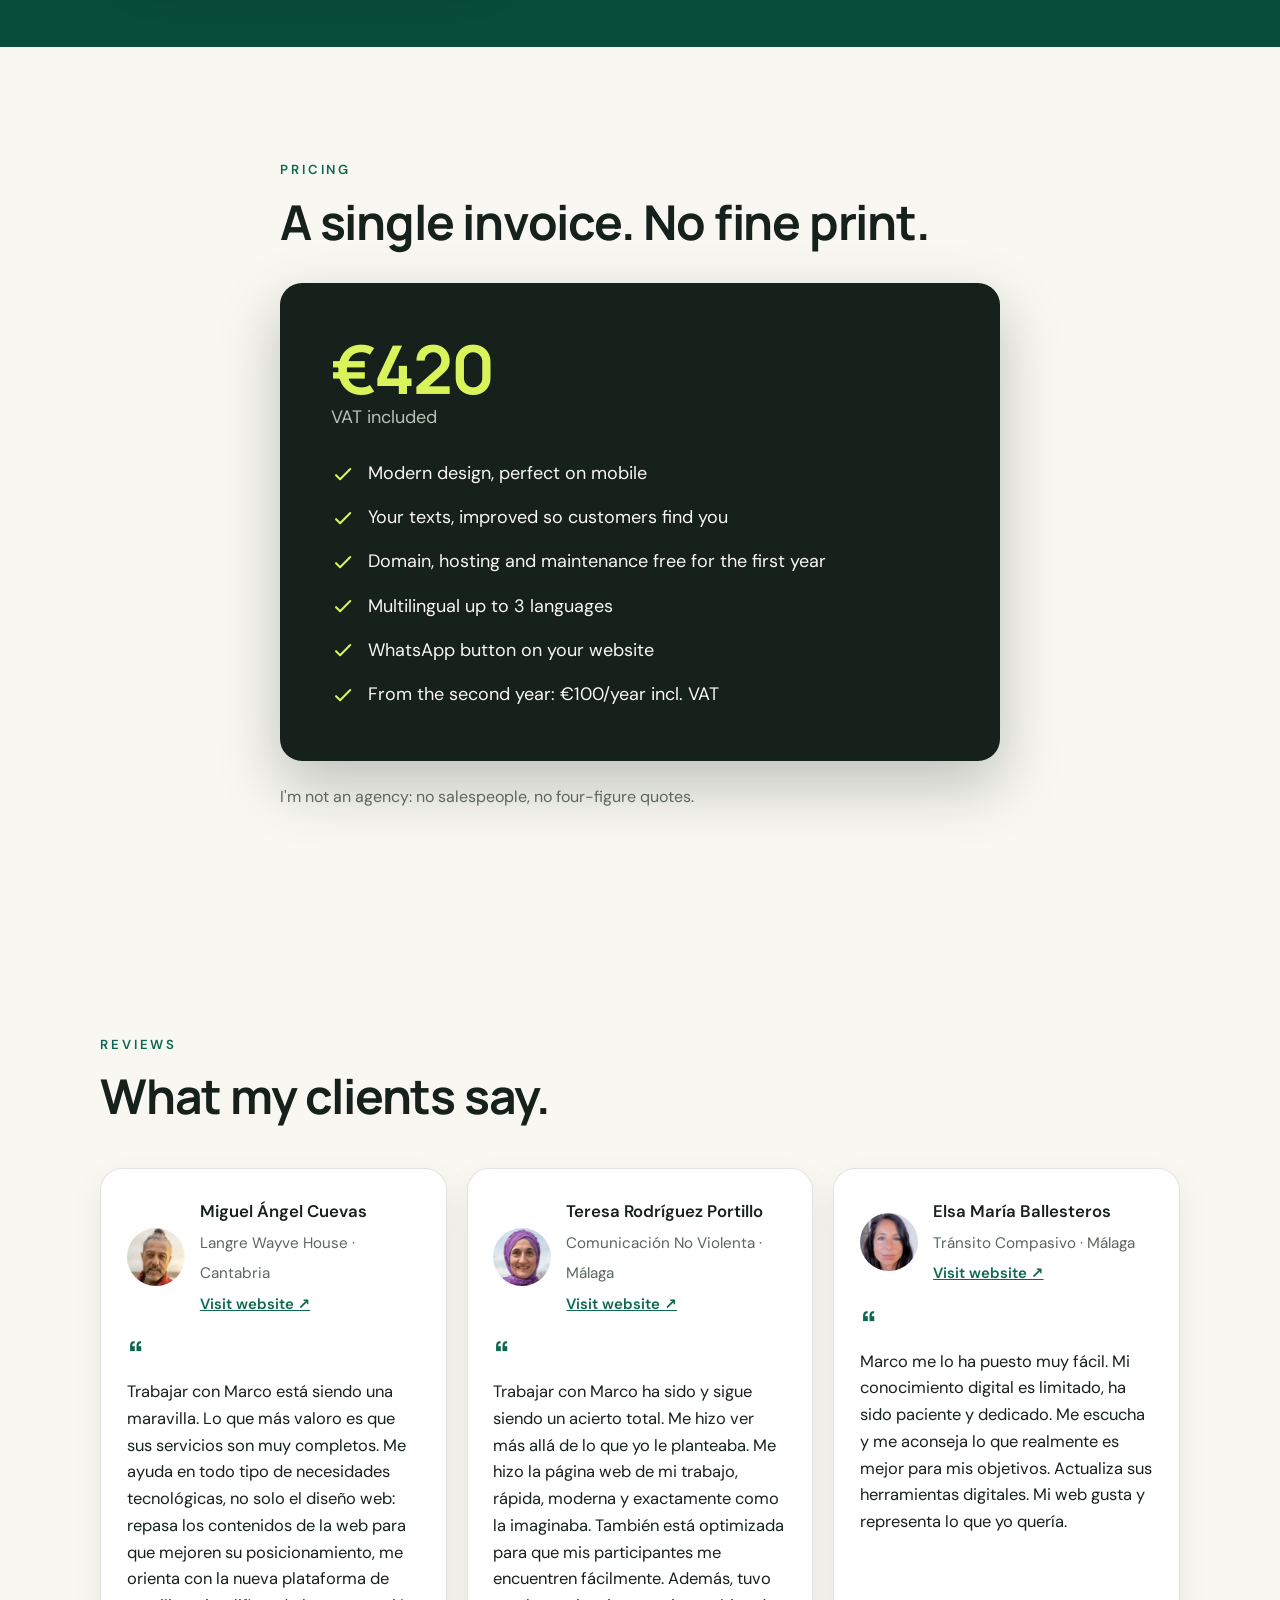
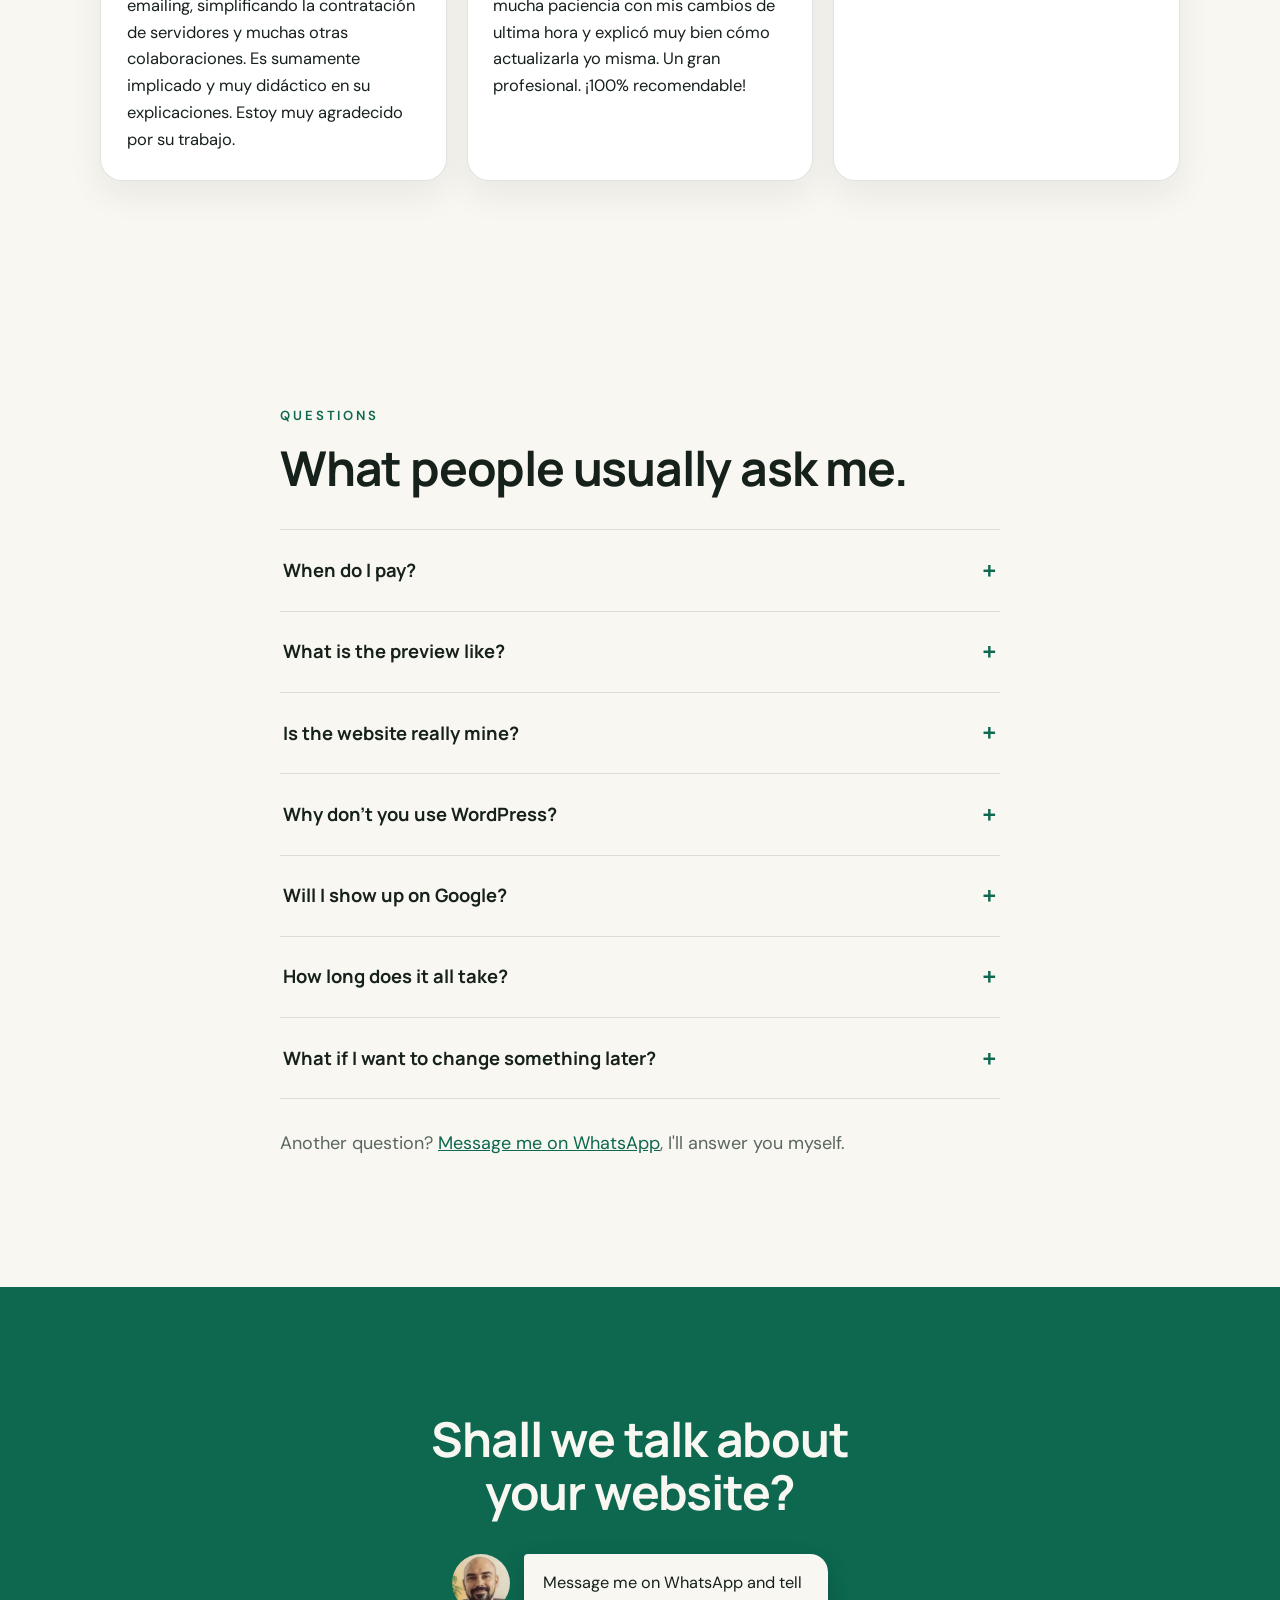
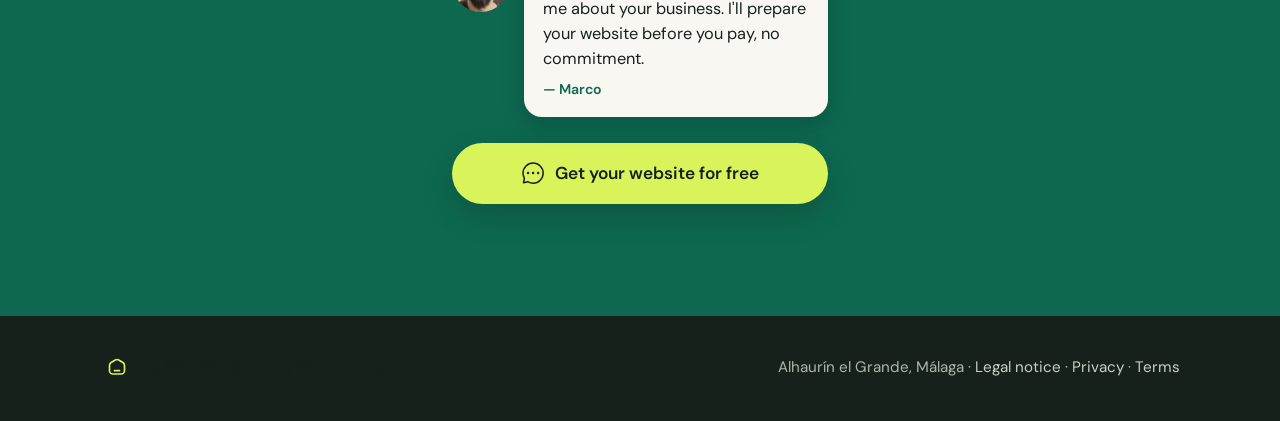
==== commit 94e4b75c: "Reseña Elsa: nueva foto y «Tránsito Compasivo · Málaga»" ====
--- a/en/index.html
+++ b/en/index.html
@@ -219,9 +219,9 @@
         <article class="resena" itemscope itemtype="https://schema.org/Review">
           <div itemprop="itemReviewed" itemscope itemtype="https://schema.org/Service"><meta itemprop="name" content="Diseño web Tu Web Moderna"></div>
           <div class="resena__quien">
-            <img class="resena__foto" src="../assets/img/resena-elsa-maria.webp?v=1" alt="Elsa María Ballesteros" width="58" height="58">
+            <img class="resena__foto" src="../assets/img/resena-elsa-maria.webp?v=2" alt="Elsa María Ballesteros" width="58" height="58">
             <span><strong class="resena__nombre" itemprop="author">Elsa María Ballesteros</strong><br>
-            <span class="resena__negocio">Tránsito Compasivo</span><br>
+            <span class="resena__negocio">Tránsito Compasivo · Málaga</span><br>
             <a class="resena__web" href="https://transitocompasivo.com/" target="_blank" rel="noopener">Visit website ↗</a></span>
           </div>
           <p class="resena__texto" itemprop="reviewBody">Marco me lo ha puesto muy fácil. Mi conocimiento digital es limitado, ha sido paciente y dedicado. Me escucha y me aconseja lo que realmente es mejor para mis objetivos. Actualiza sus herramientas digitales. Mi web gusta y representa lo que yo quería.</p>
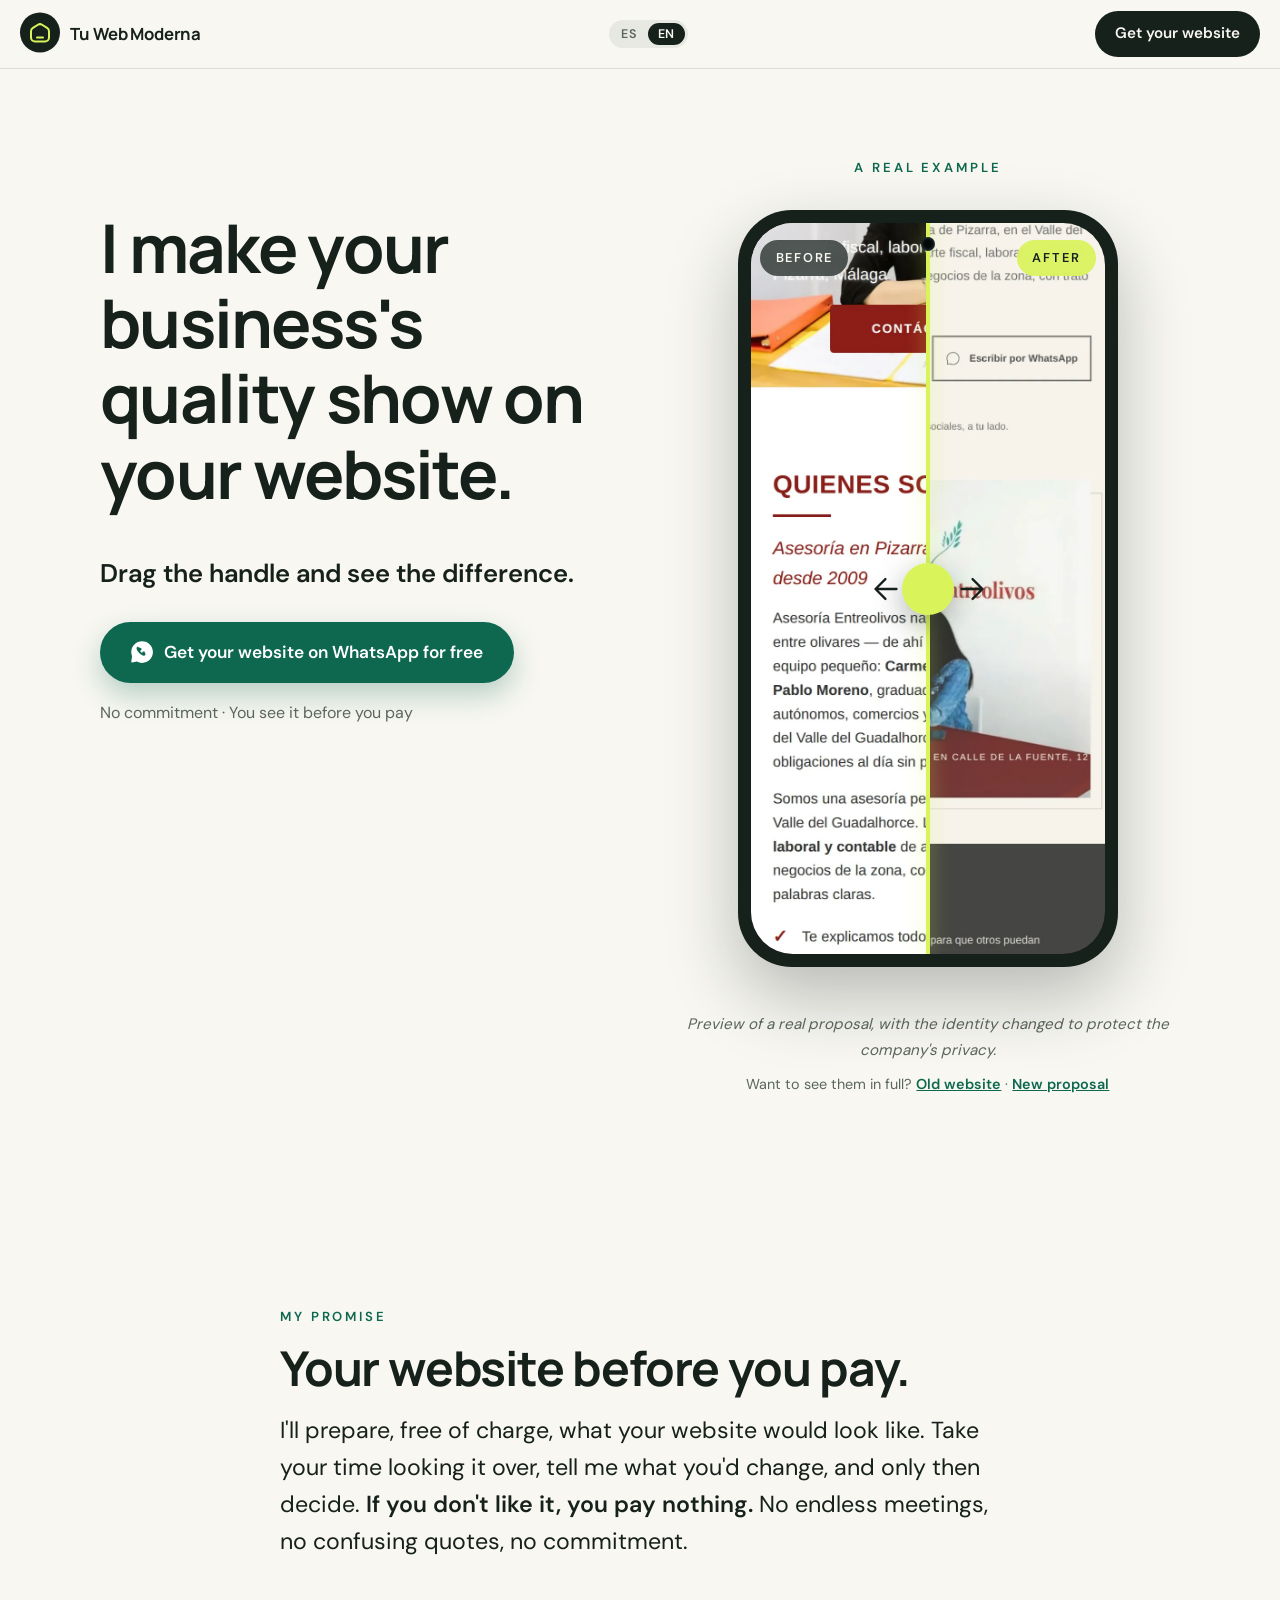
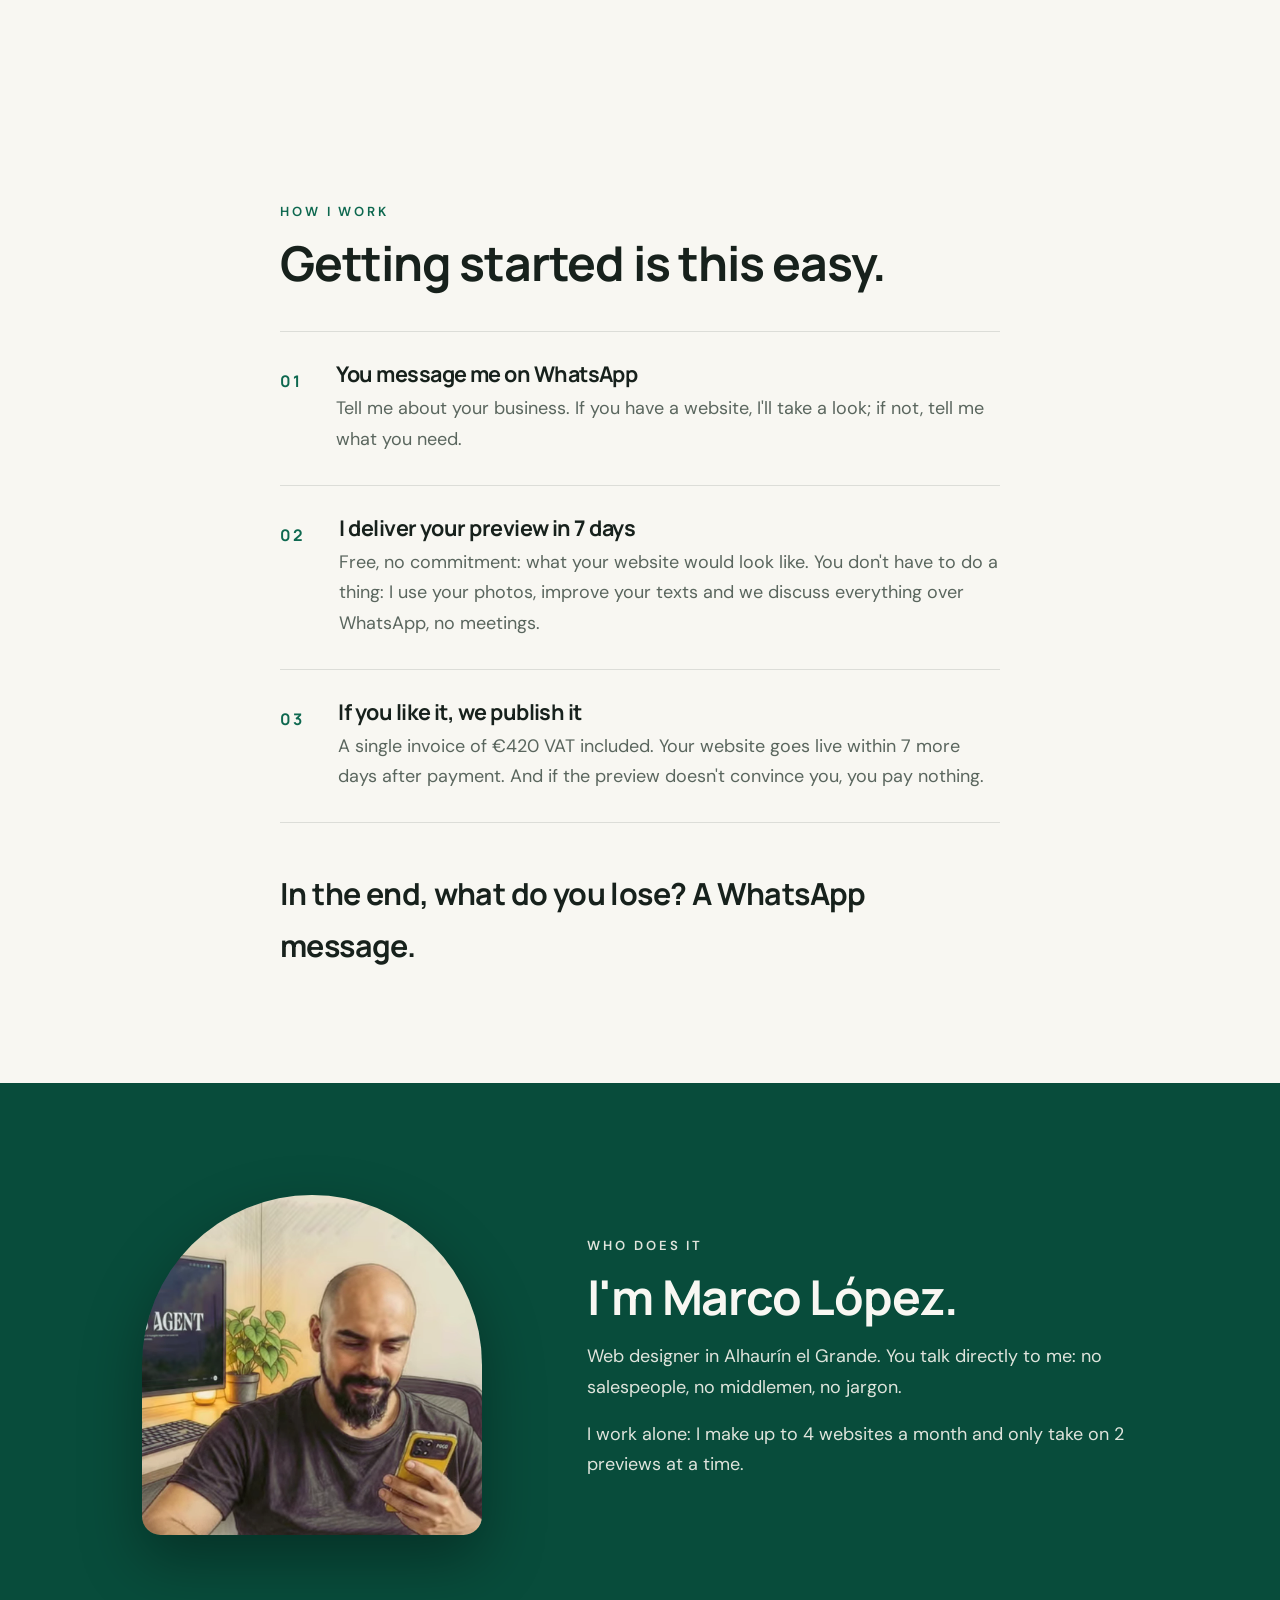
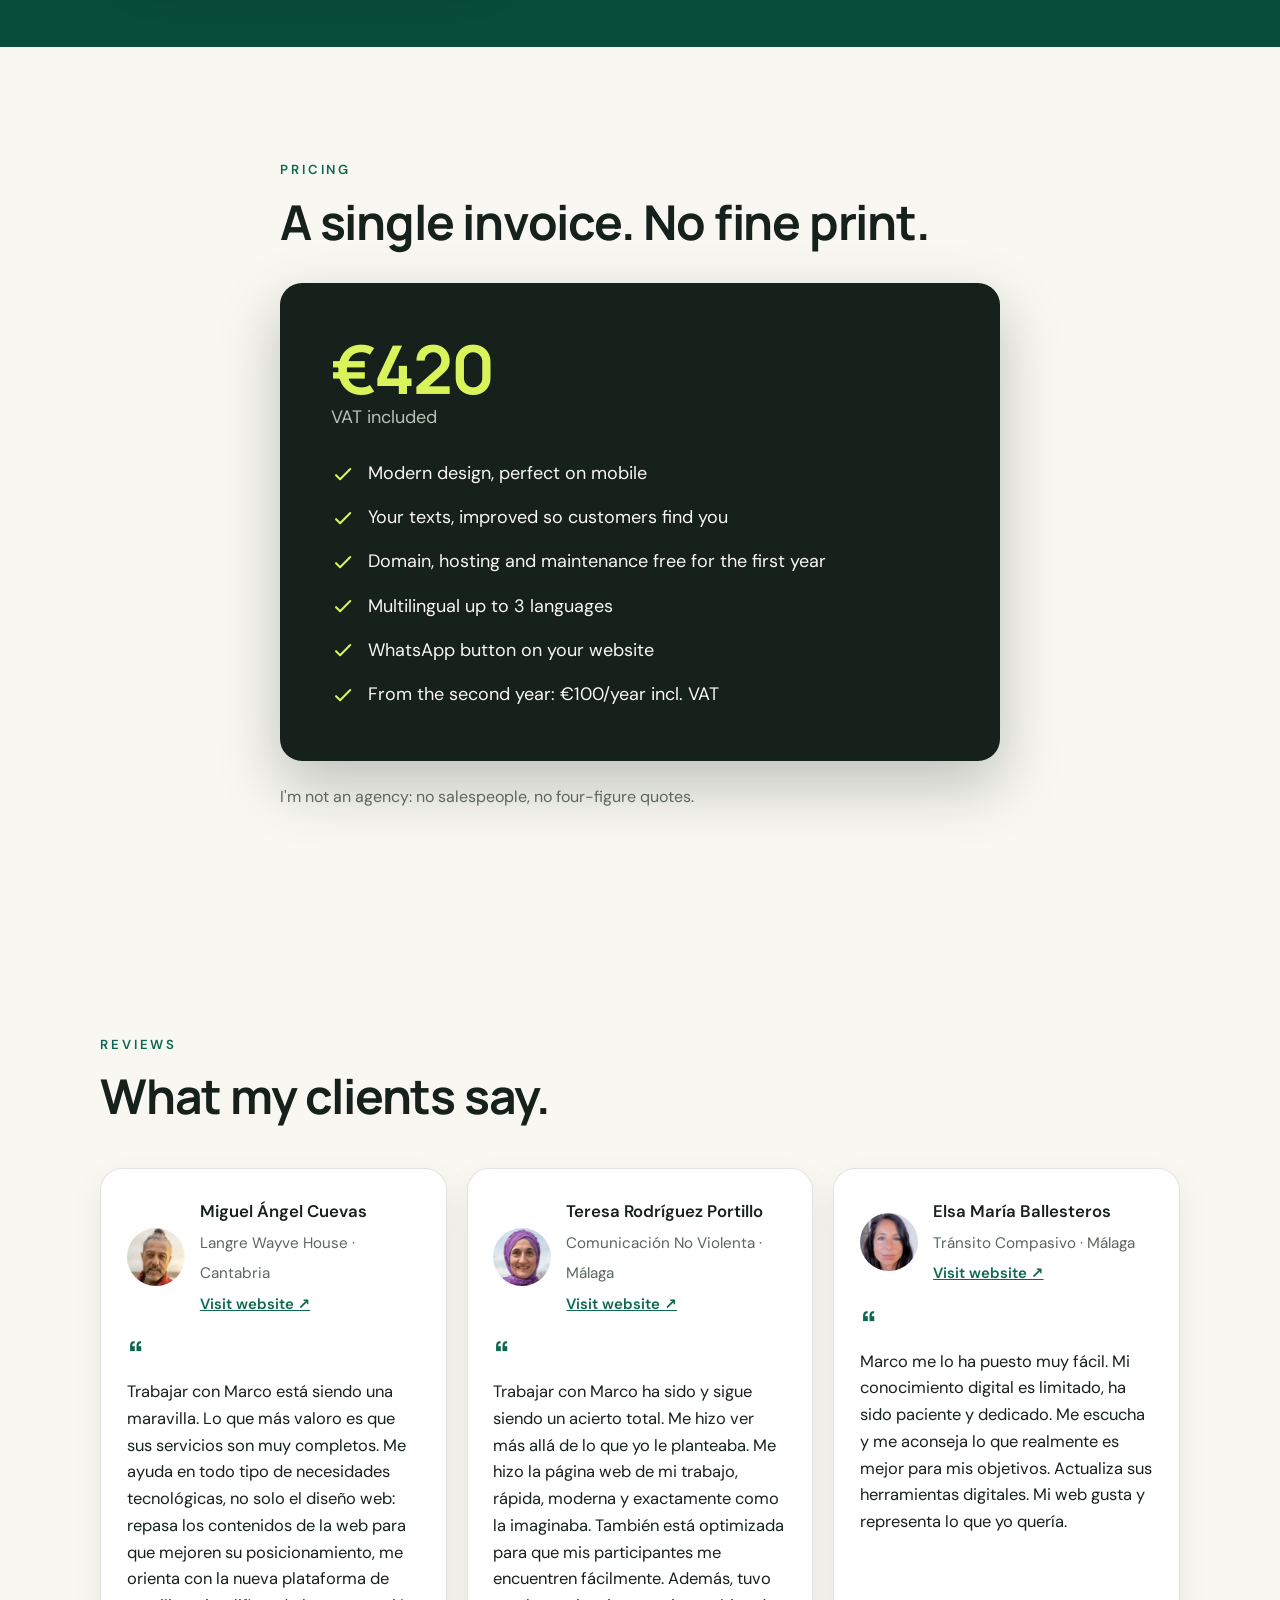
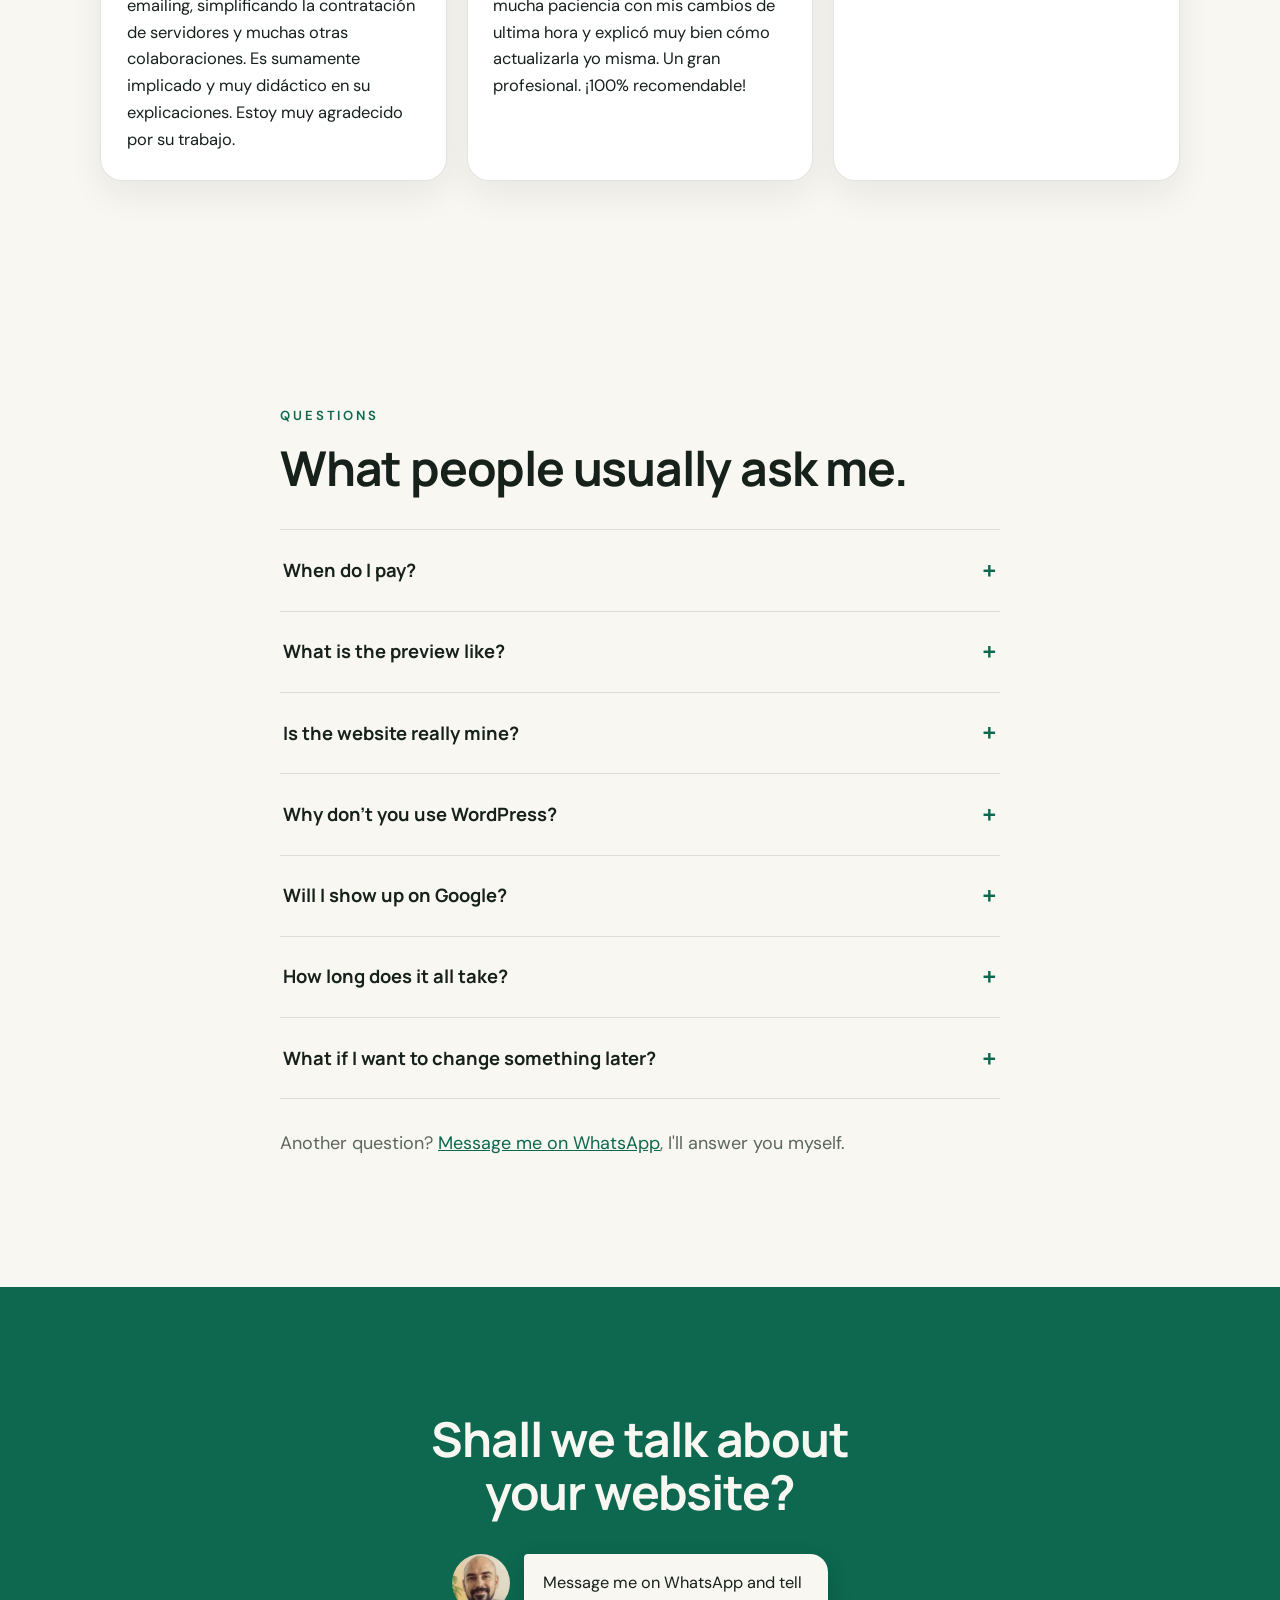
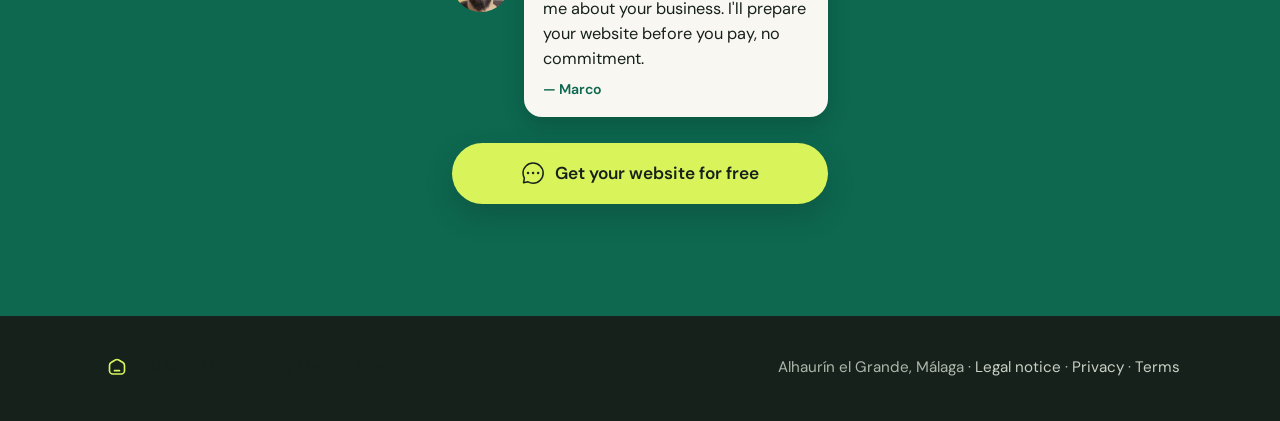
==== commit 36320533: "Foto Marco del chat WhatsApp: 5% más estrecha (v=11)" ====
--- a/en/index.html
+++ b/en/index.html
@@ -275,7 +275,7 @@
       <h2 id="t-final">Shall we talk about your website?</h2>
       <div class="final__bloque">
       <div class="chat">
-        <img src="../assets/img/marco-chat.webp?v=10" alt="Marco" width="58" height="58" loading="lazy">
+        <img src="../assets/img/marco-chat.webp?v=11" alt="Marco" width="58" height="58" loading="lazy">
         <p class="burbuja">Message me on WhatsApp and tell me about your business. I'll prepare your website before you pay, no commitment.<strong>— Marco</strong></p>
       </div>
       <p class="final__cta"><a class="btn btn--lima" href="https://wa.me/34633548224?text=Hi%20Marco%2C%20I%27d%20like%20to%20request%20the%20free%20preview%20for%20my%20business." target="_blank" rel="noopener"><svg viewBox="0 0 24 24" fill="none" stroke="currentColor" stroke-width="1.5" stroke-linecap="round" stroke-linejoin="round" aria-hidden="true"><path d="M17 12.5C17.2761 12.5 17.5 12.2761 17.5 12C17.5 11.7239 17.2761 11.5 17 11.5C16.7239 11.5 16.5 11.7239 16.5 12C16.5 12.2761 16.7239 12.5 17 12.5Z" fill="currentColor"/><path d="M12 12.5C12.2761 12.5 12.5 12.2761 12.5 12C12.5 11.7239 12.2761 11.5 12 11.5C11.7239 11.5 11.5 11.7239 11.5 12C11.5 12.2761 11.7239 12.5 12 12.5Z" fill="currentColor"/><path d="M7 12.5C7.27614 12.5 7.5 12.2761 7.5 12C7.5 11.7239 7.2761 11.5 7 11.5C6.72386 11.5 6.5 11.7239 6.5 12C6.5 12.2761 6.72386 12.5 7 12.5Z" fill="currentColor"/><path d="M12 22C17.5228 22 22 17.5228 22 12C22 6.47715 17.5228 2 12 2C6.47715 2 2 6.47715 2 12C2 13.8214 2.48697 15.5291 3.33782 17L2.5 21.5L7 20.6622C8.47087 21.513 10.1786 22 12 22Z"/></svg>Get your website for free</a></p>
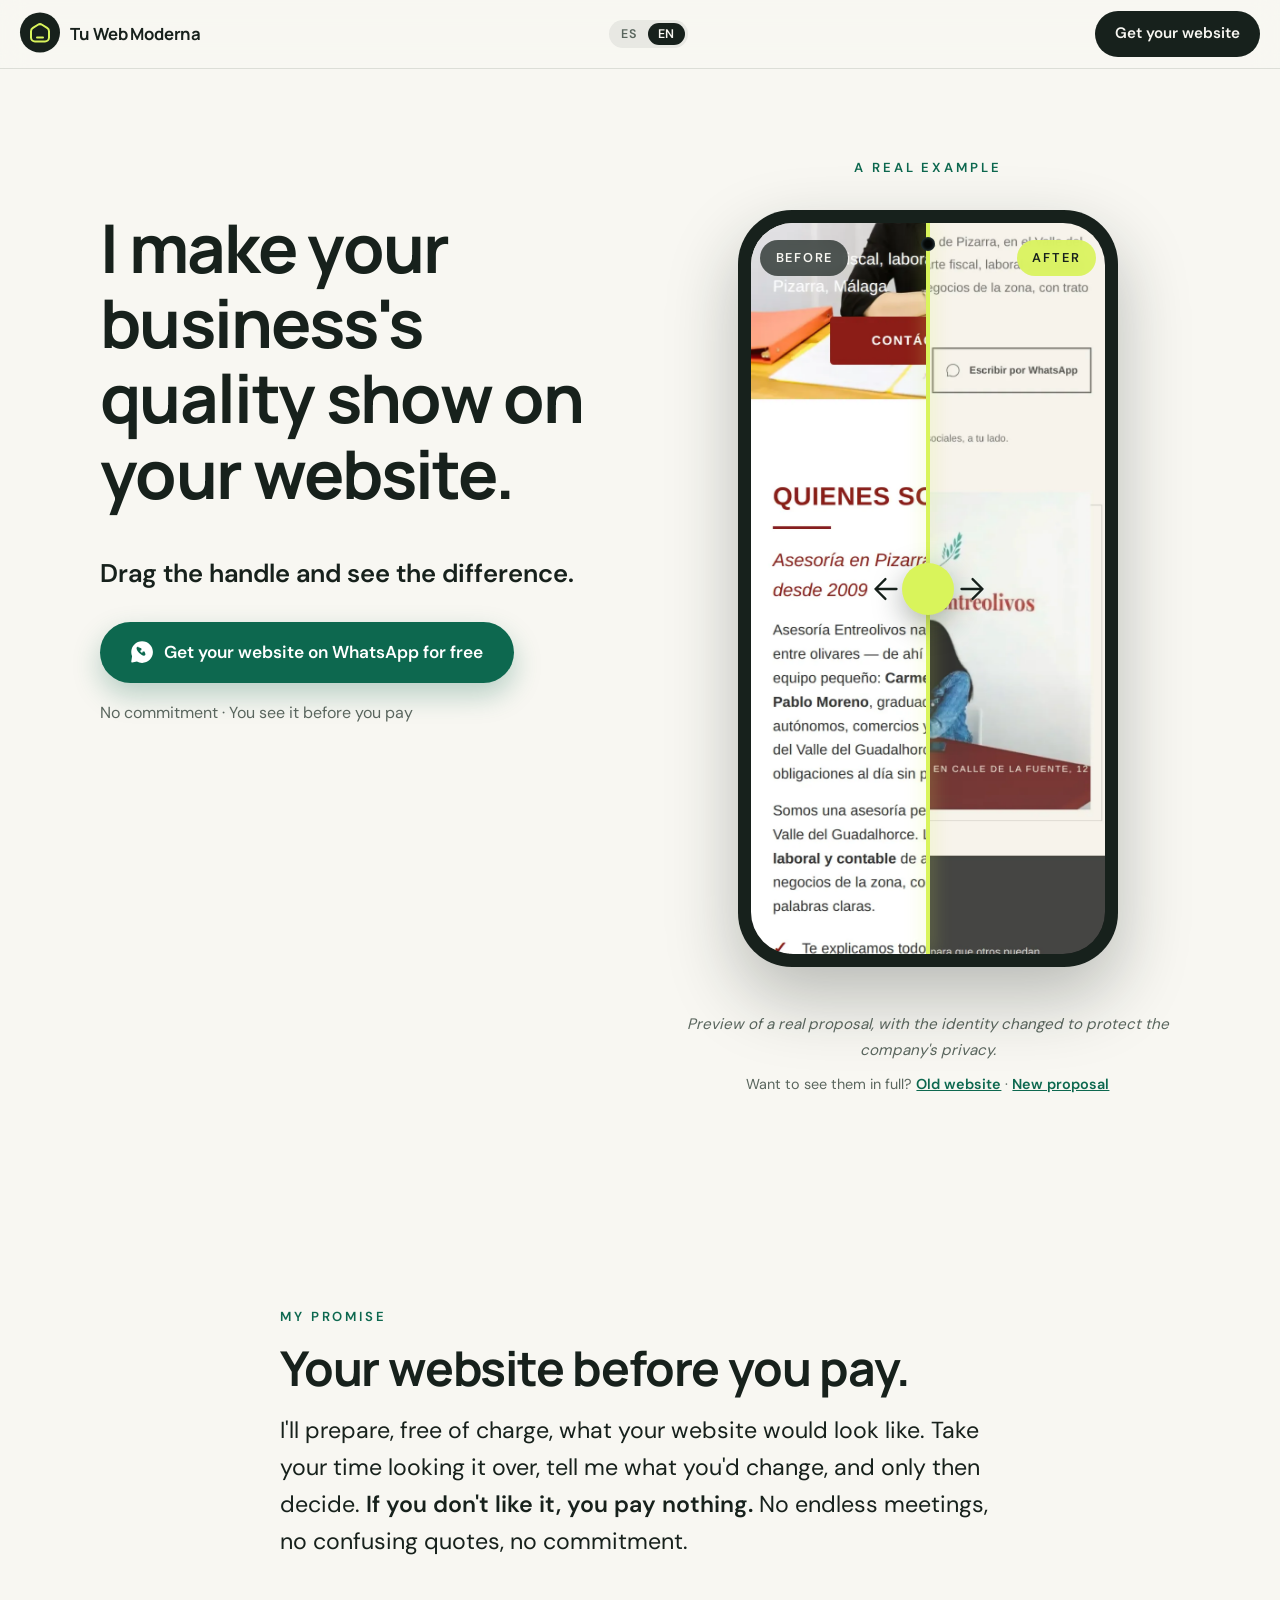
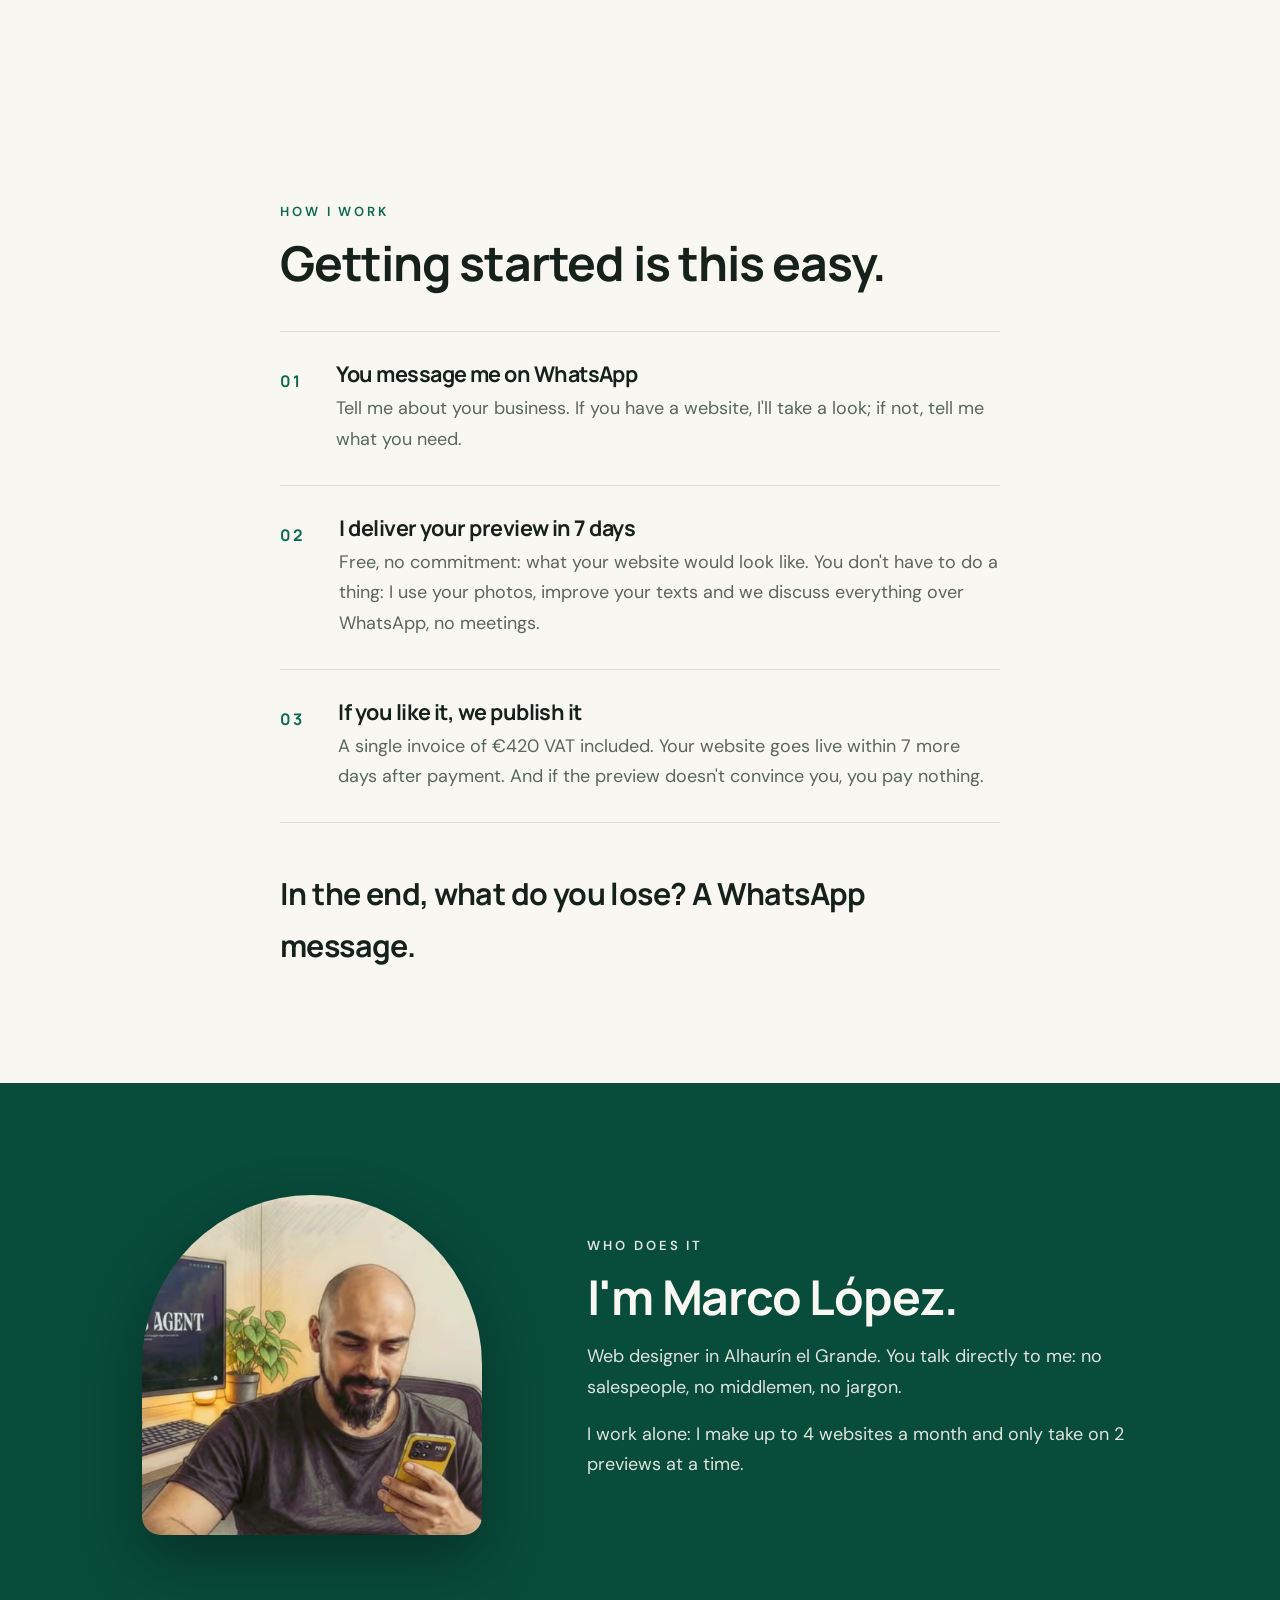
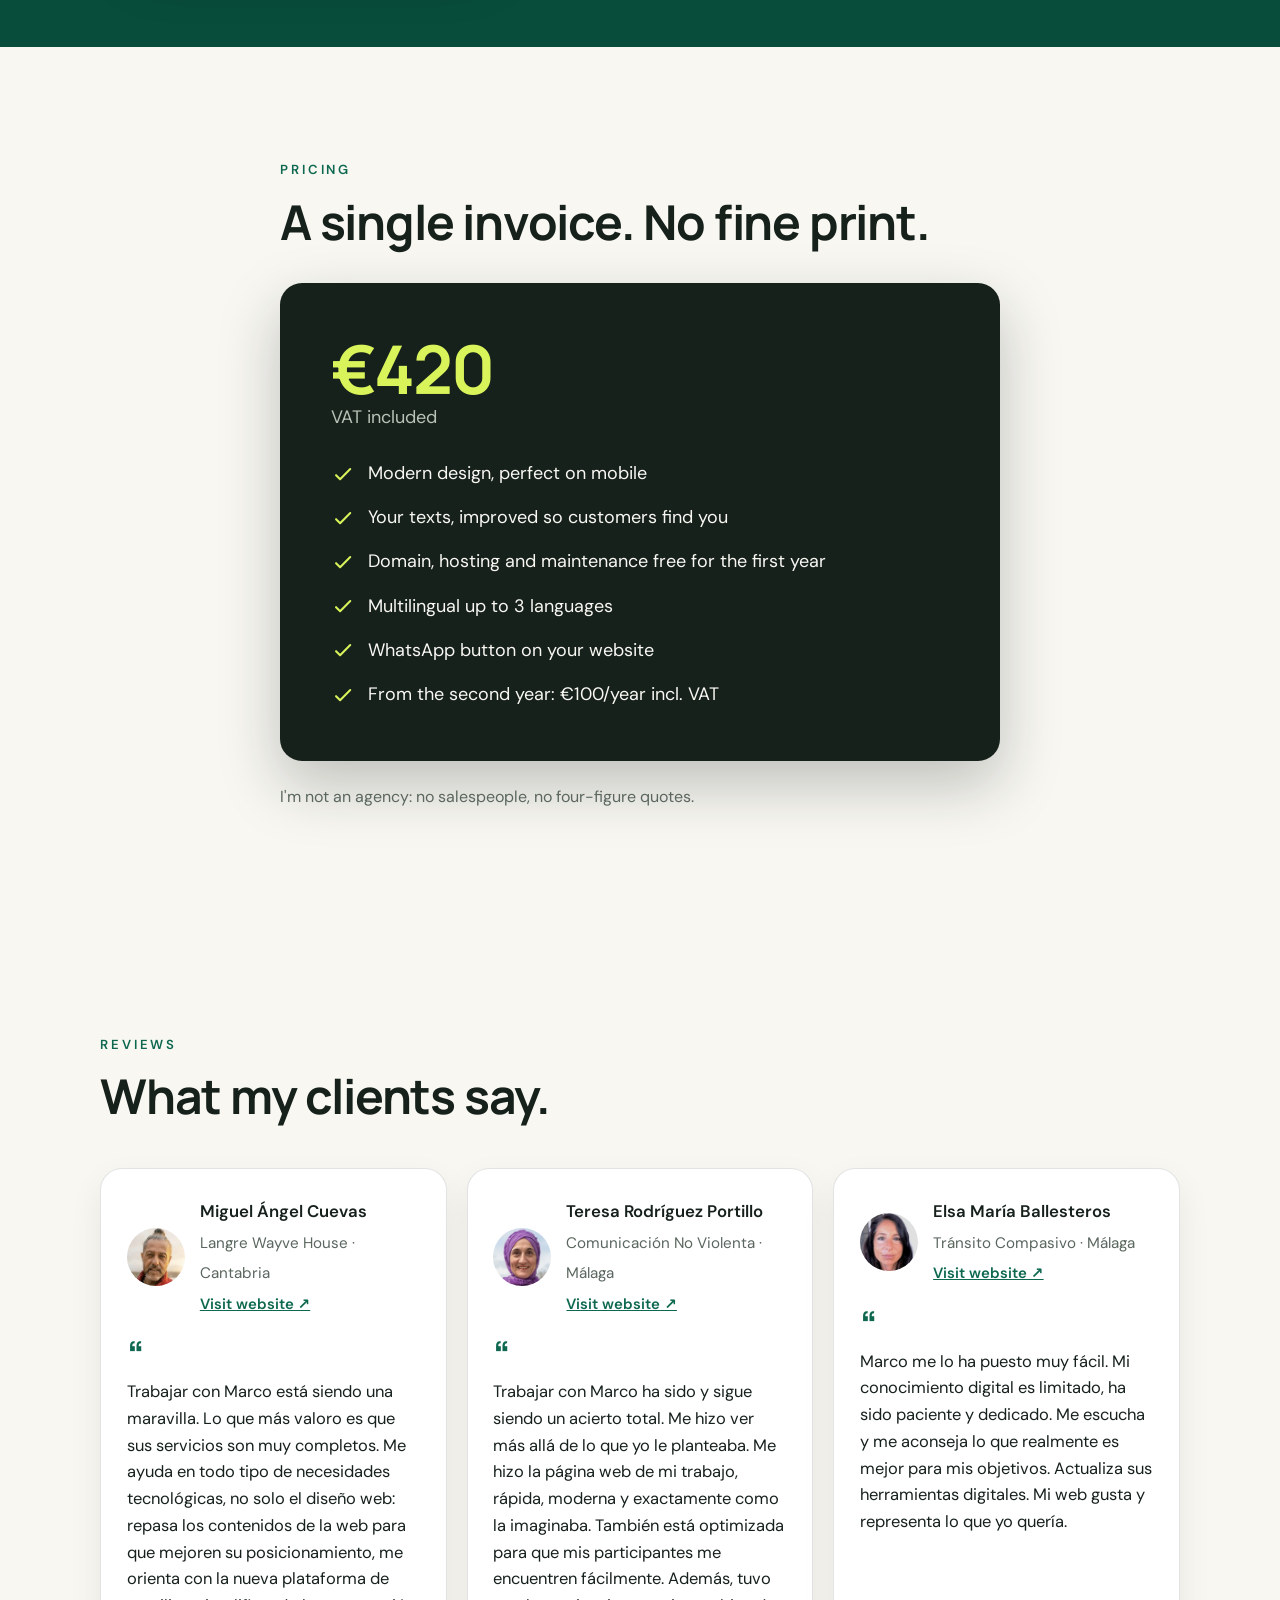
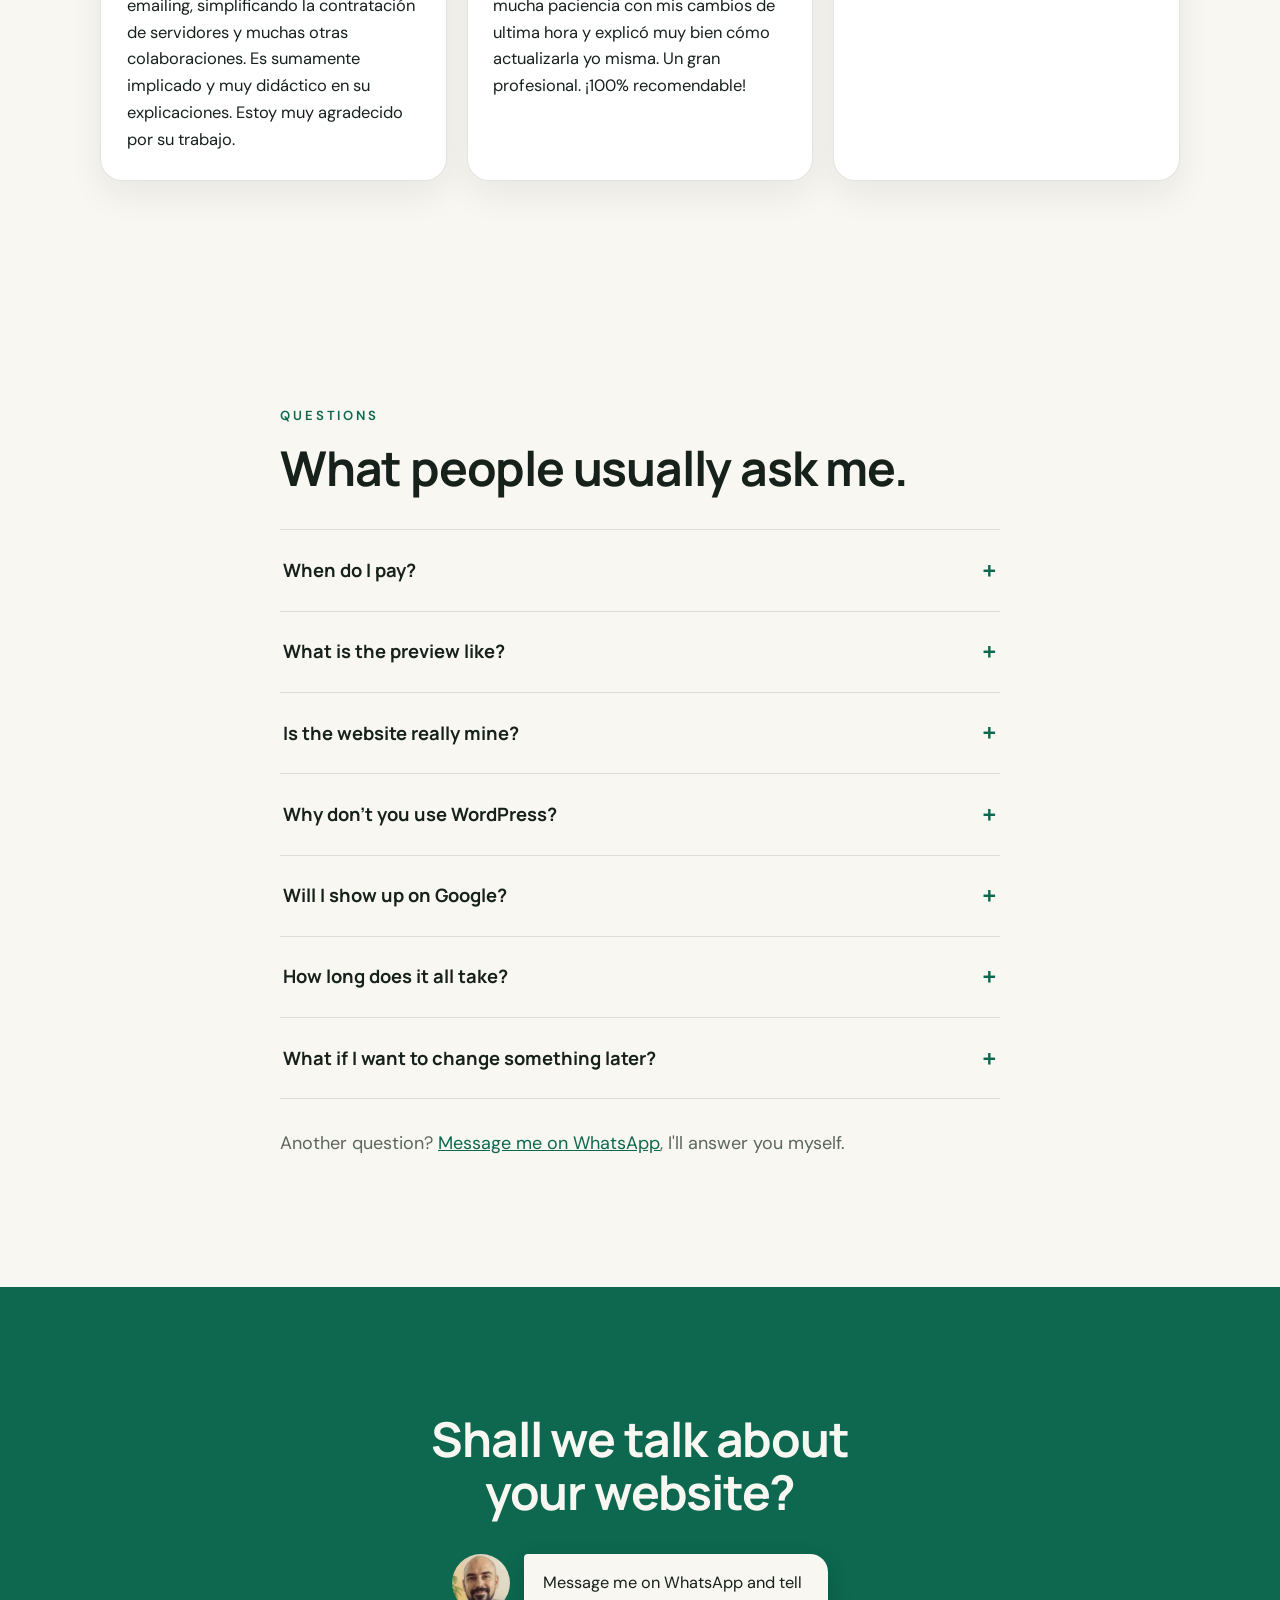
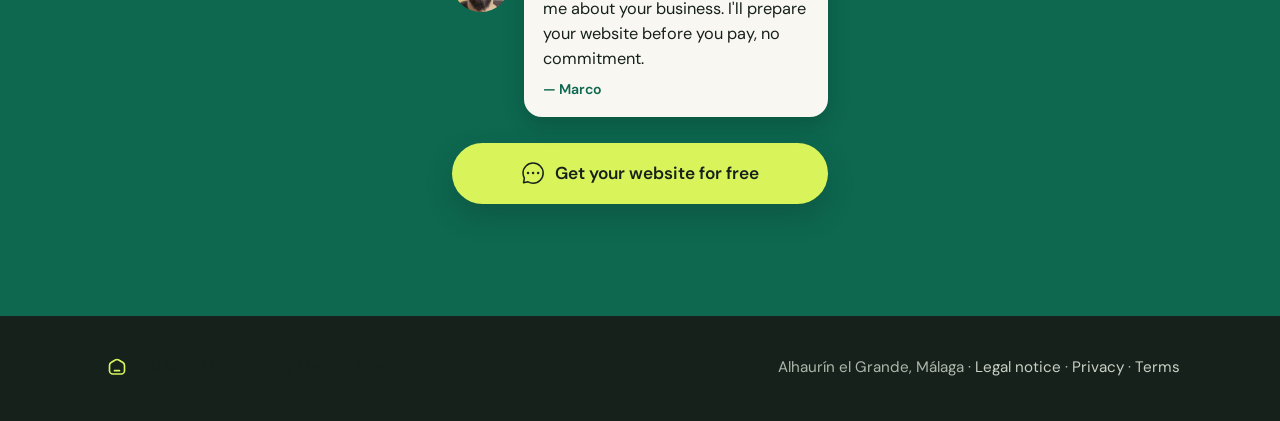
==== commit a7bd4267: "Reseña Elsa: tercera foto" ====
--- a/en/index.html
+++ b/en/index.html
@@ -219,7 +219,7 @@
         <article class="resena" itemscope itemtype="https://schema.org/Review">
           <div itemprop="itemReviewed" itemscope itemtype="https://schema.org/Service"><meta itemprop="name" content="Diseño web Tu Web Moderna"></div>
           <div class="resena__quien">
-            <img class="resena__foto" src="../assets/img/resena-elsa-maria.webp?v=2" alt="Elsa María Ballesteros" width="58" height="58">
+            <img class="resena__foto" src="../assets/img/resena-elsa-maria.webp?v=3" alt="Elsa María Ballesteros" width="58" height="58">
             <span><strong class="resena__nombre" itemprop="author">Elsa María Ballesteros</strong><br>
             <span class="resena__negocio">Tránsito Compasivo · Málaga</span><br>
             <a class="resena__web" href="https://transitocompasivo.com/" target="_blank" rel="noopener">Visit website ↗</a></span>
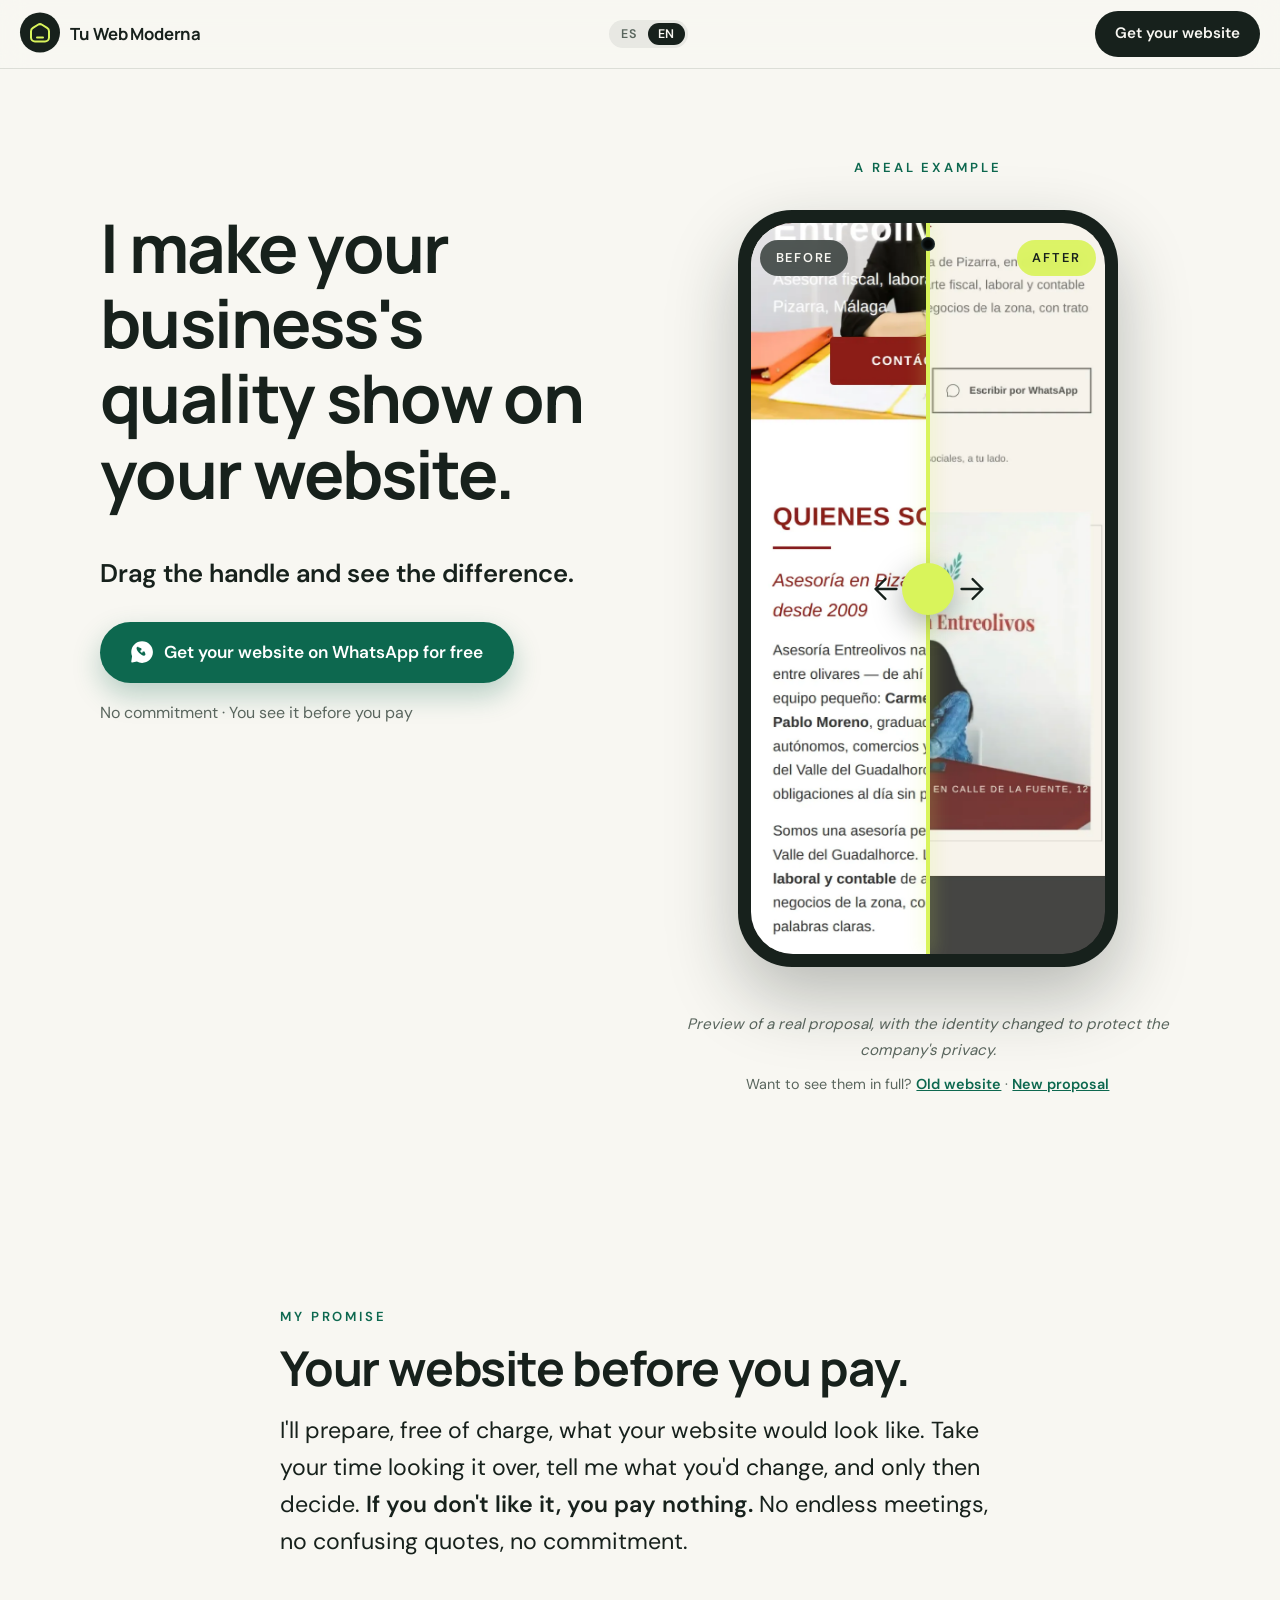
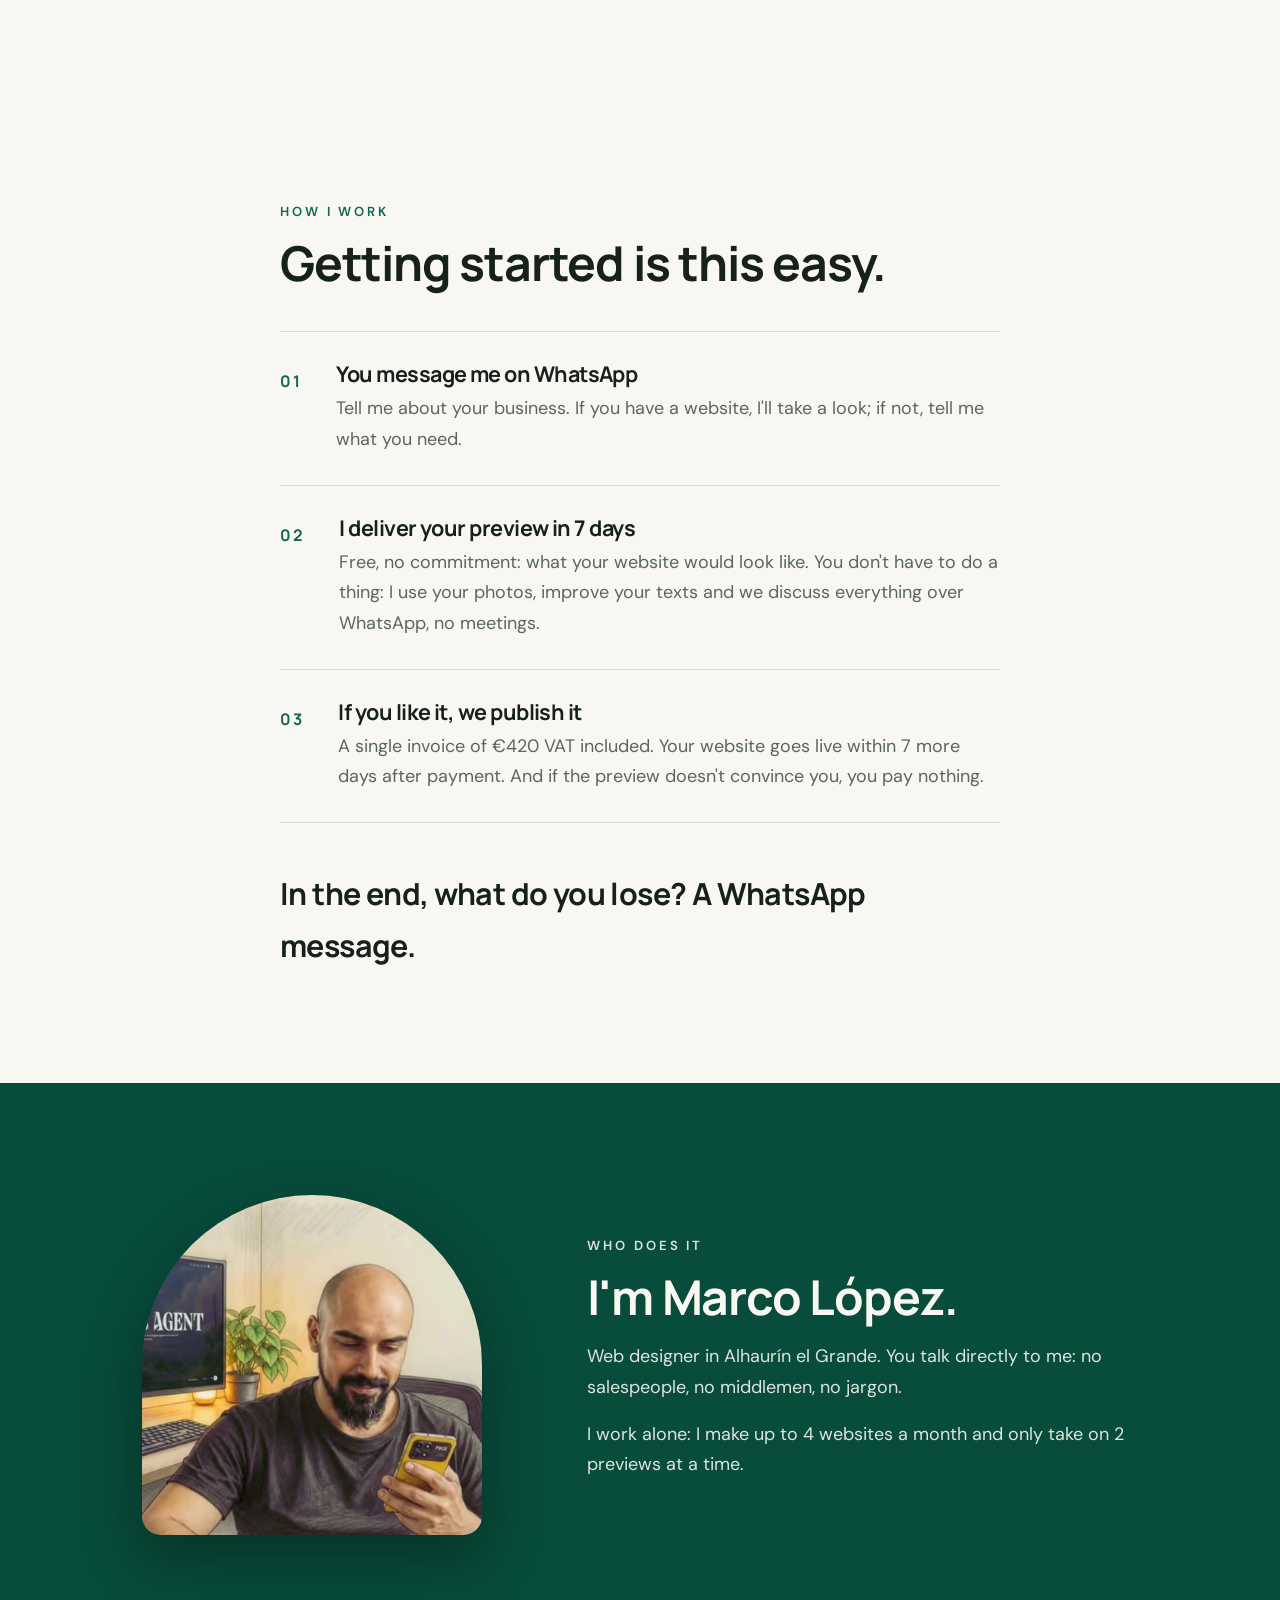
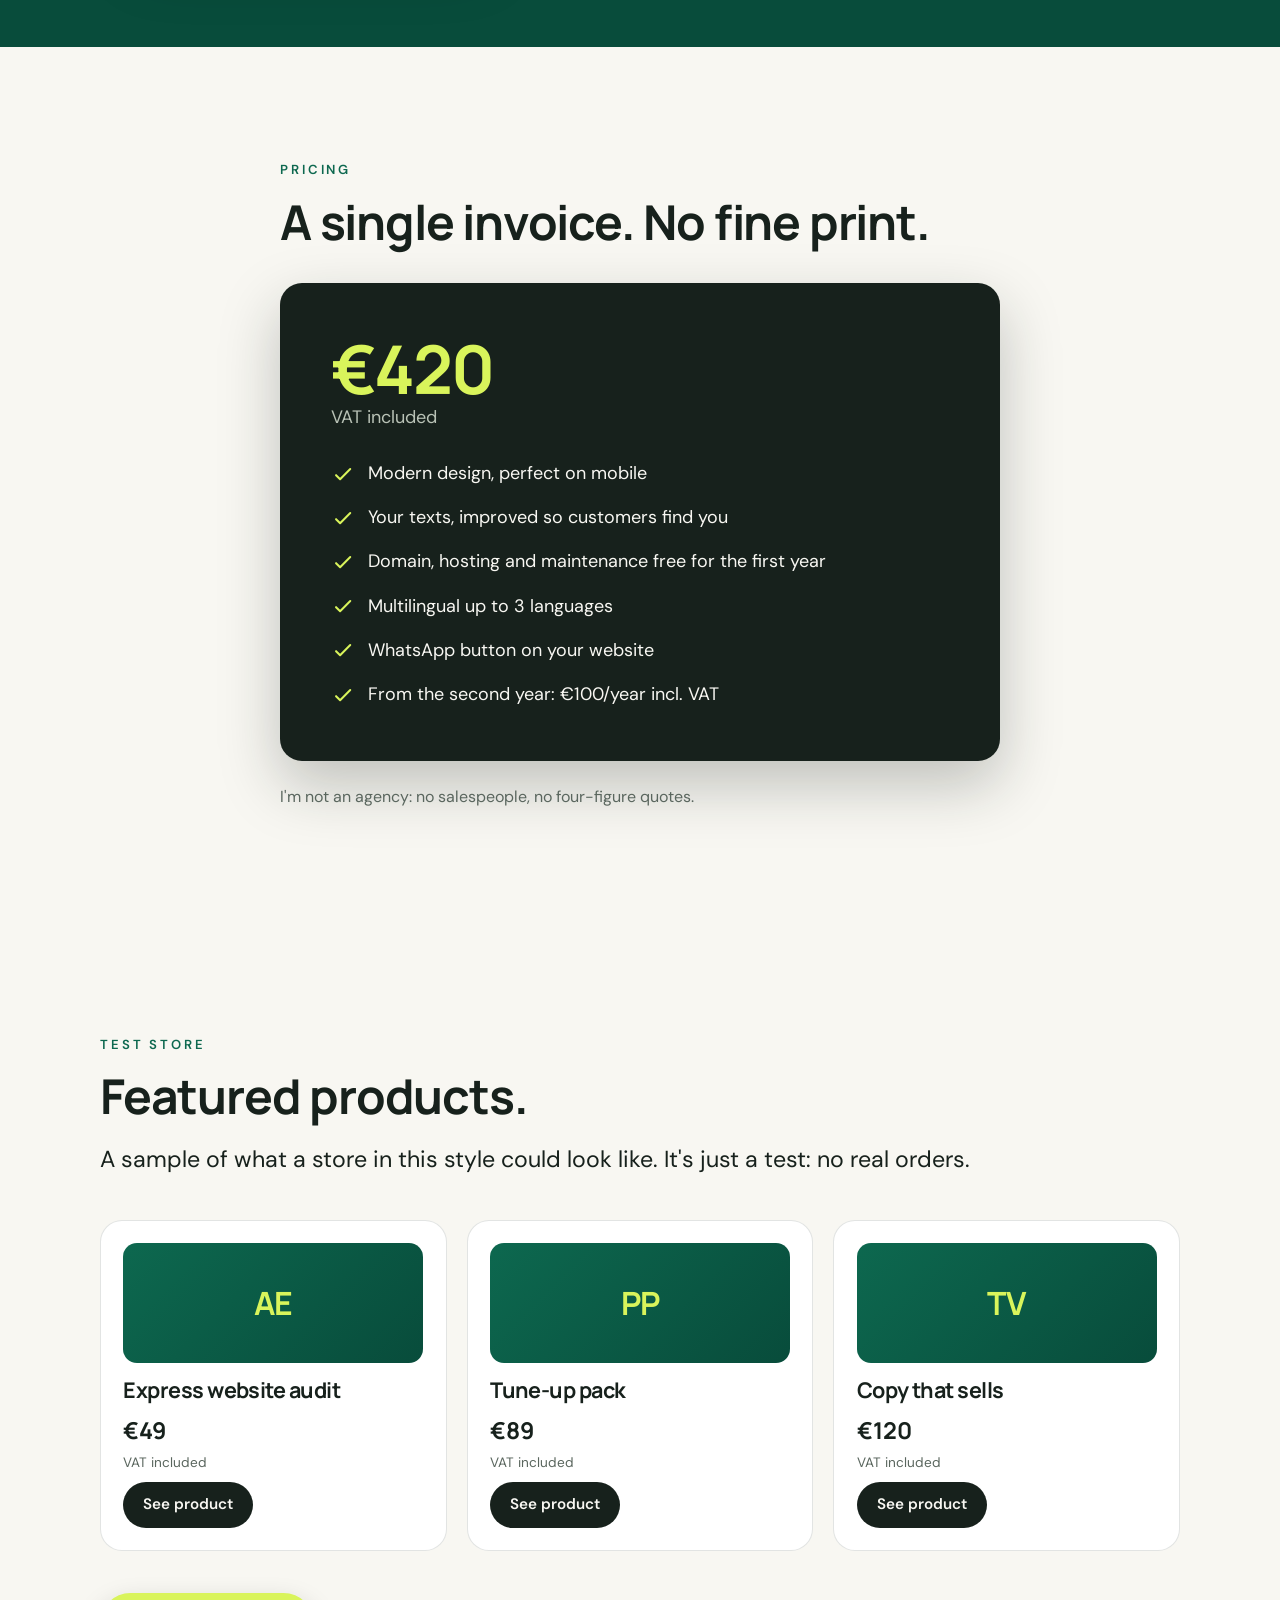
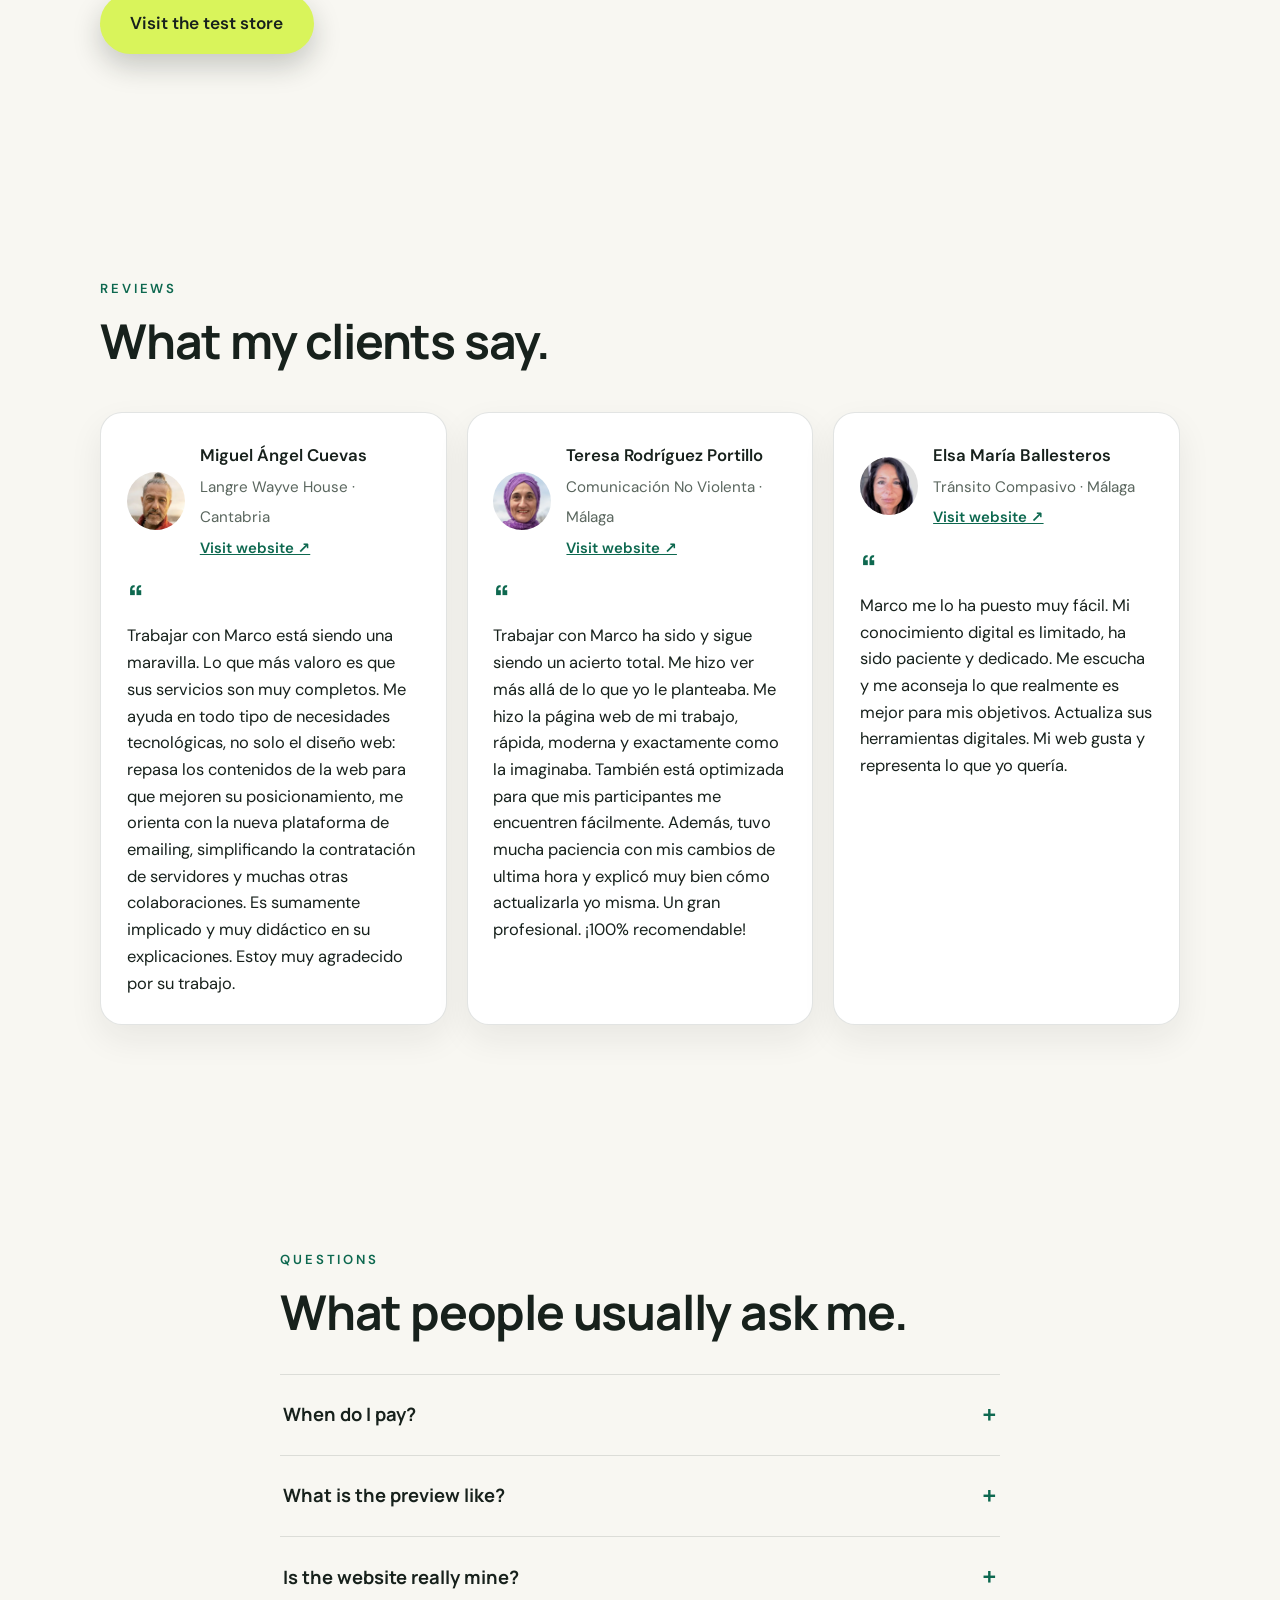
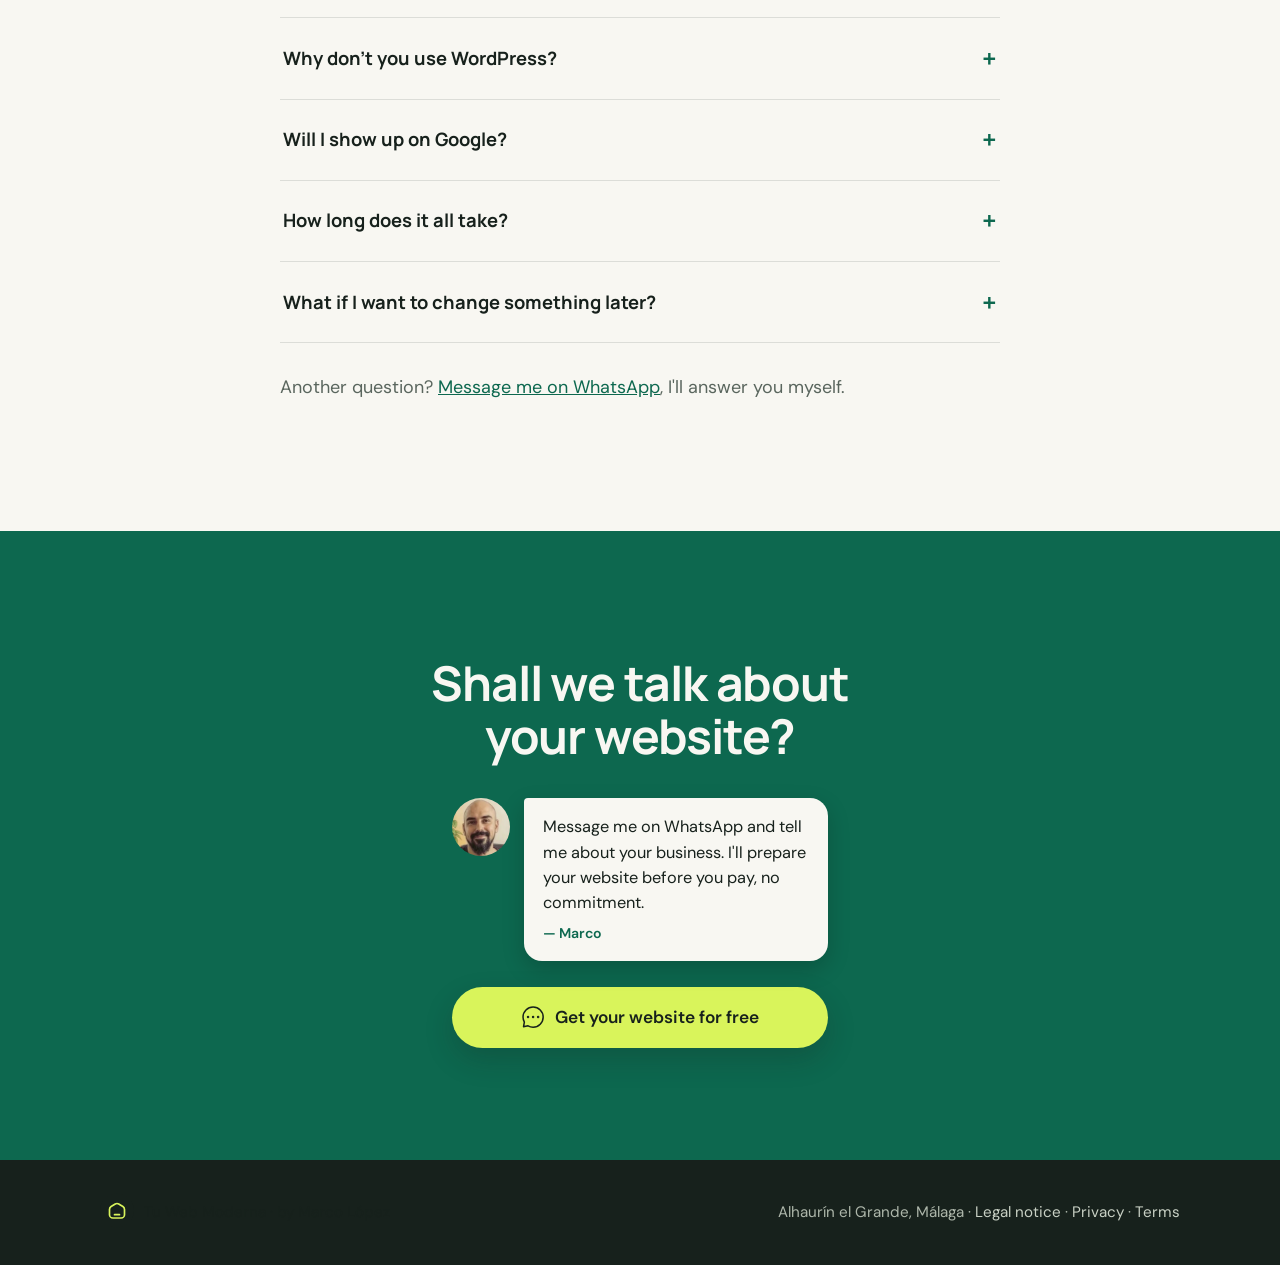
==== commit 2934a1ad: "Destacados tienda de prueba en portada ES+EN (shop.tuwebmoderna.es)" ====
--- a/en/index.html
+++ b/en/index.html
@@ -28,7 +28,7 @@
 <meta name="twitter:title" content="Web design for local businesses — Tu Web Moderna">
 <meta name="twitter:description" content="I make your business's quality show on your website. Your website before you pay.">
 <meta name="twitter:image" content="https://tuwebmoderna.es/assets/img/og-poster.png">
-<link rel="stylesheet" href="../assets/css/muestra.css?v=13">
+<link rel="stylesheet" href="../assets/css/muestra.css?v=14">
 <script type="application/ld+json">
 {"@context":"https://schema.org","@type":"ProfessionalService",
 "name":"Tu Web Moderna","description":"Web design for local businesses. Your website before you pay: you see it finished before paying anything.",
@@ -189,6 +189,36 @@
     </div>
   </section>
 
+  <!-- FEATURED TEST STORE -->
+  <section class="seccion seccion--tienda" aria-labelledby="t-tienda">
+    <div class="wrap">
+      <p class="eyebrow">Test store</p>
+      <h2 id="t-tienda">Featured products.</h2>
+      <p class="lede">A sample of what a store in this style could look like. It's just a test: no real orders.</p>
+      <div class="destacados">
+        <article class="destacado">
+          <div class="destacado__visual" aria-hidden="true"><span>AE</span></div>
+          <h3>Express website audit</h3>
+          <p class="destacado__precio">€49 <span>VAT included</span></p>
+          <a class="btn btn--peq" href="https://shop.tuwebmoderna.es/producto/auditoria-web-expres">See product</a>
+        </article>
+        <article class="destacado">
+          <div class="destacado__visual" aria-hidden="true"><span>PP</span></div>
+          <h3>Tune-up pack</h3>
+          <p class="destacado__precio">€89 <span>VAT included</span></p>
+          <a class="btn btn--peq" href="https://shop.tuwebmoderna.es/producto/pack-puesta-a-punto">See product</a>
+        </article>
+        <article class="destacado">
+          <div class="destacado__visual" aria-hidden="true"><span>TV</span></div>
+          <h3>Copy that sells</h3>
+          <p class="destacado__precio">€120 <span>VAT included</span></p>
+          <a class="btn btn--peq" href="https://shop.tuwebmoderna.es/producto/textos-que-venden">See product</a>
+        </article>
+      </div>
+      <p class="tienda__cta"><a class="btn btn--lima" href="https://shop.tuwebmoderna.es">Visit the test store</a></p>
+    </div>
+  </section>
+
   <!-- REVIEWS -->
   <!-- The first two reviews are real (kept in their original Spanish); the third is still an example -->
   <section class="seccion" aria-labelledby="t-resenas">
--- a/assets/css/muestra.css
+++ b/assets/css/muestra.css
@@ -257,3 +257,14 @@
 .skip{position:absolute;left:1rem;top:-4rem;z-index:200;background:var(--lima);color:var(--tinta);
   padding:.7rem 1.1rem;border-radius:.6rem;font-weight:700;text-decoration:none;transition:top .2s}
 .skip:focus{top:1rem}
+
+/* destacados tienda de prueba */
+.destacados{display:grid;gap:1.25rem;margin:2.6rem 0;grid-template-columns:repeat(auto-fit,minmax(230px,1fr))}
+.destacado{border:1px solid var(--linea);border-radius:var(--radio);padding:1.4rem;background:#fff;display:flex;flex-direction:column;gap:.55rem}
+.destacado__visual{height:120px;border-radius:14px;background:linear-gradient(135deg,var(--verde),var(--verde-oscuro));display:grid;place-items:center;margin-bottom:.4rem}
+.destacado__visual span{font-family:var(--f-tit);font-weight:700;font-size:2rem;color:var(--lima);letter-spacing:-.02em}
+.destacado h3{margin:0}
+.destacado__precio{font-family:var(--f-tit);font-weight:700;font-size:1.45rem;margin:0}
+.destacado__precio span{display:block;font-family:var(--f-txt);font-weight:400;font-size:.85rem;color:var(--suave)}
+.destacado .btn{margin-top:auto;align-self:flex-start}
+.tienda__cta{margin:0}
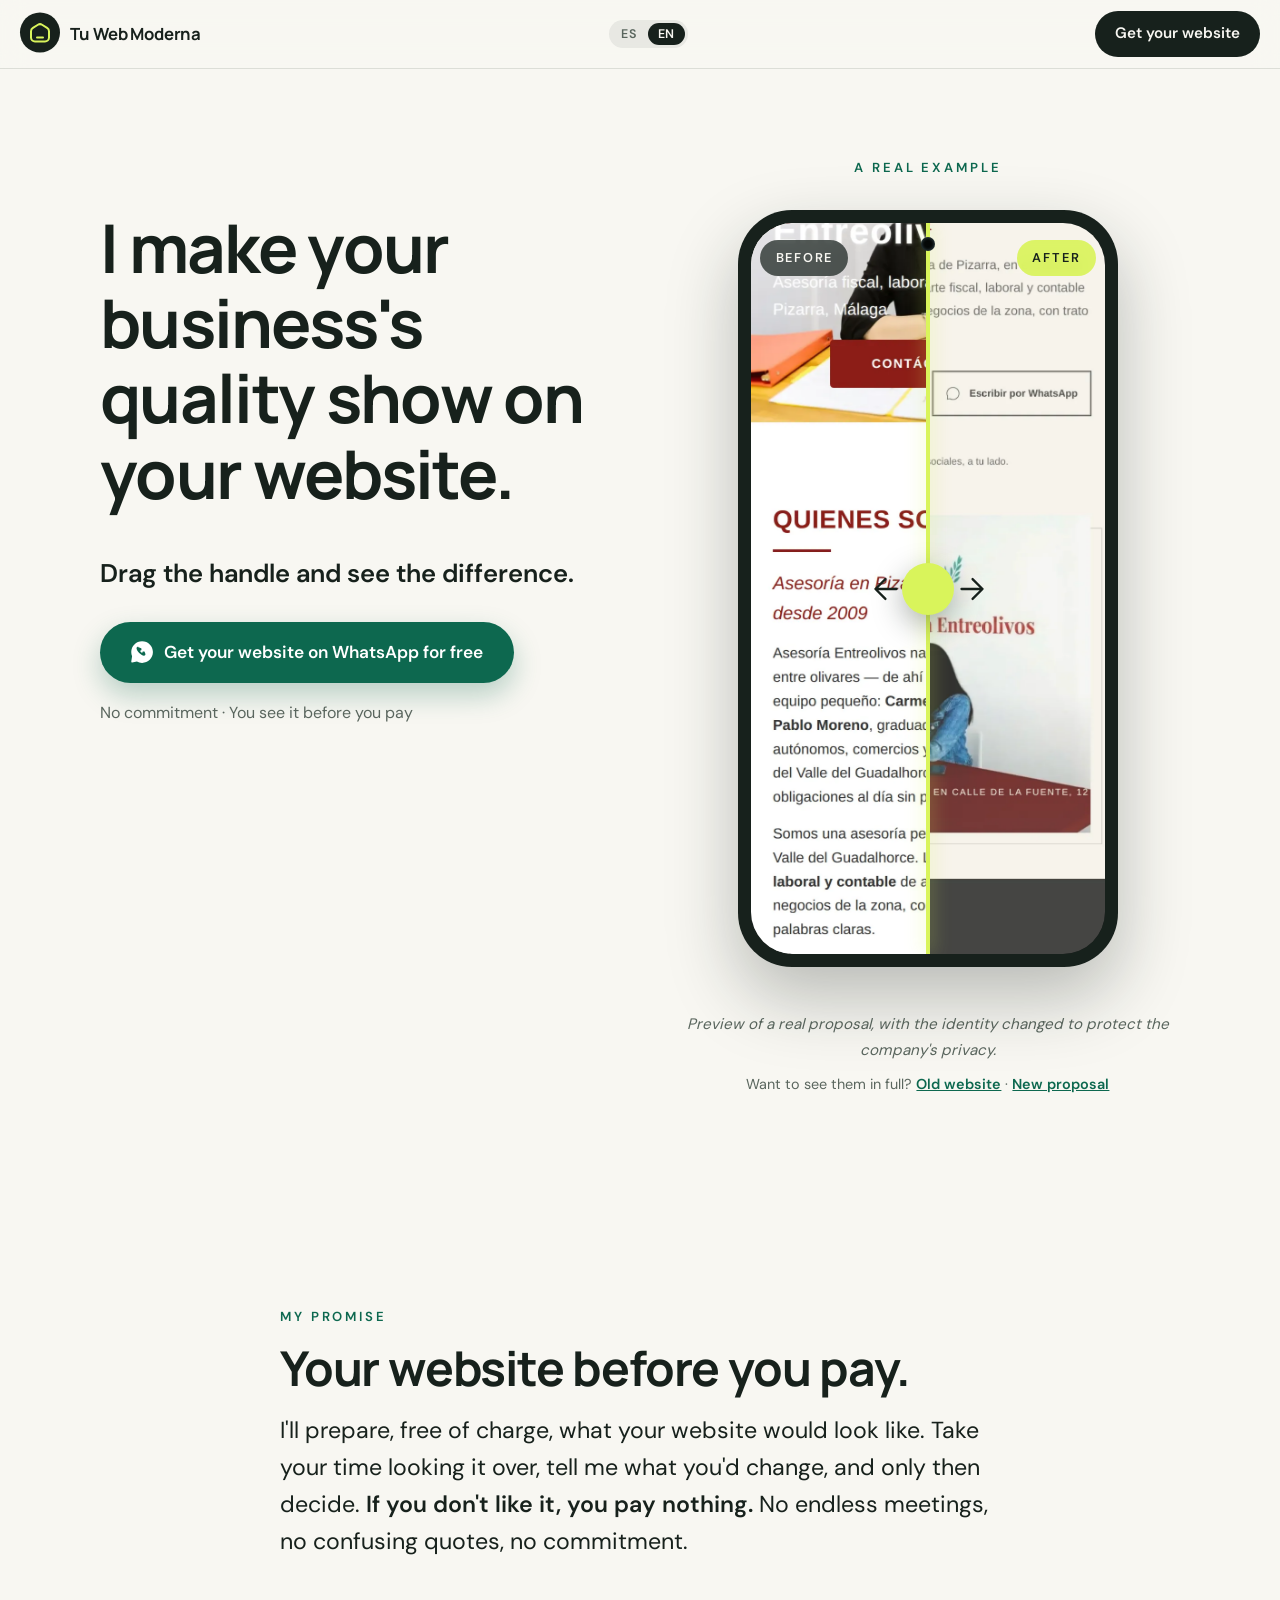
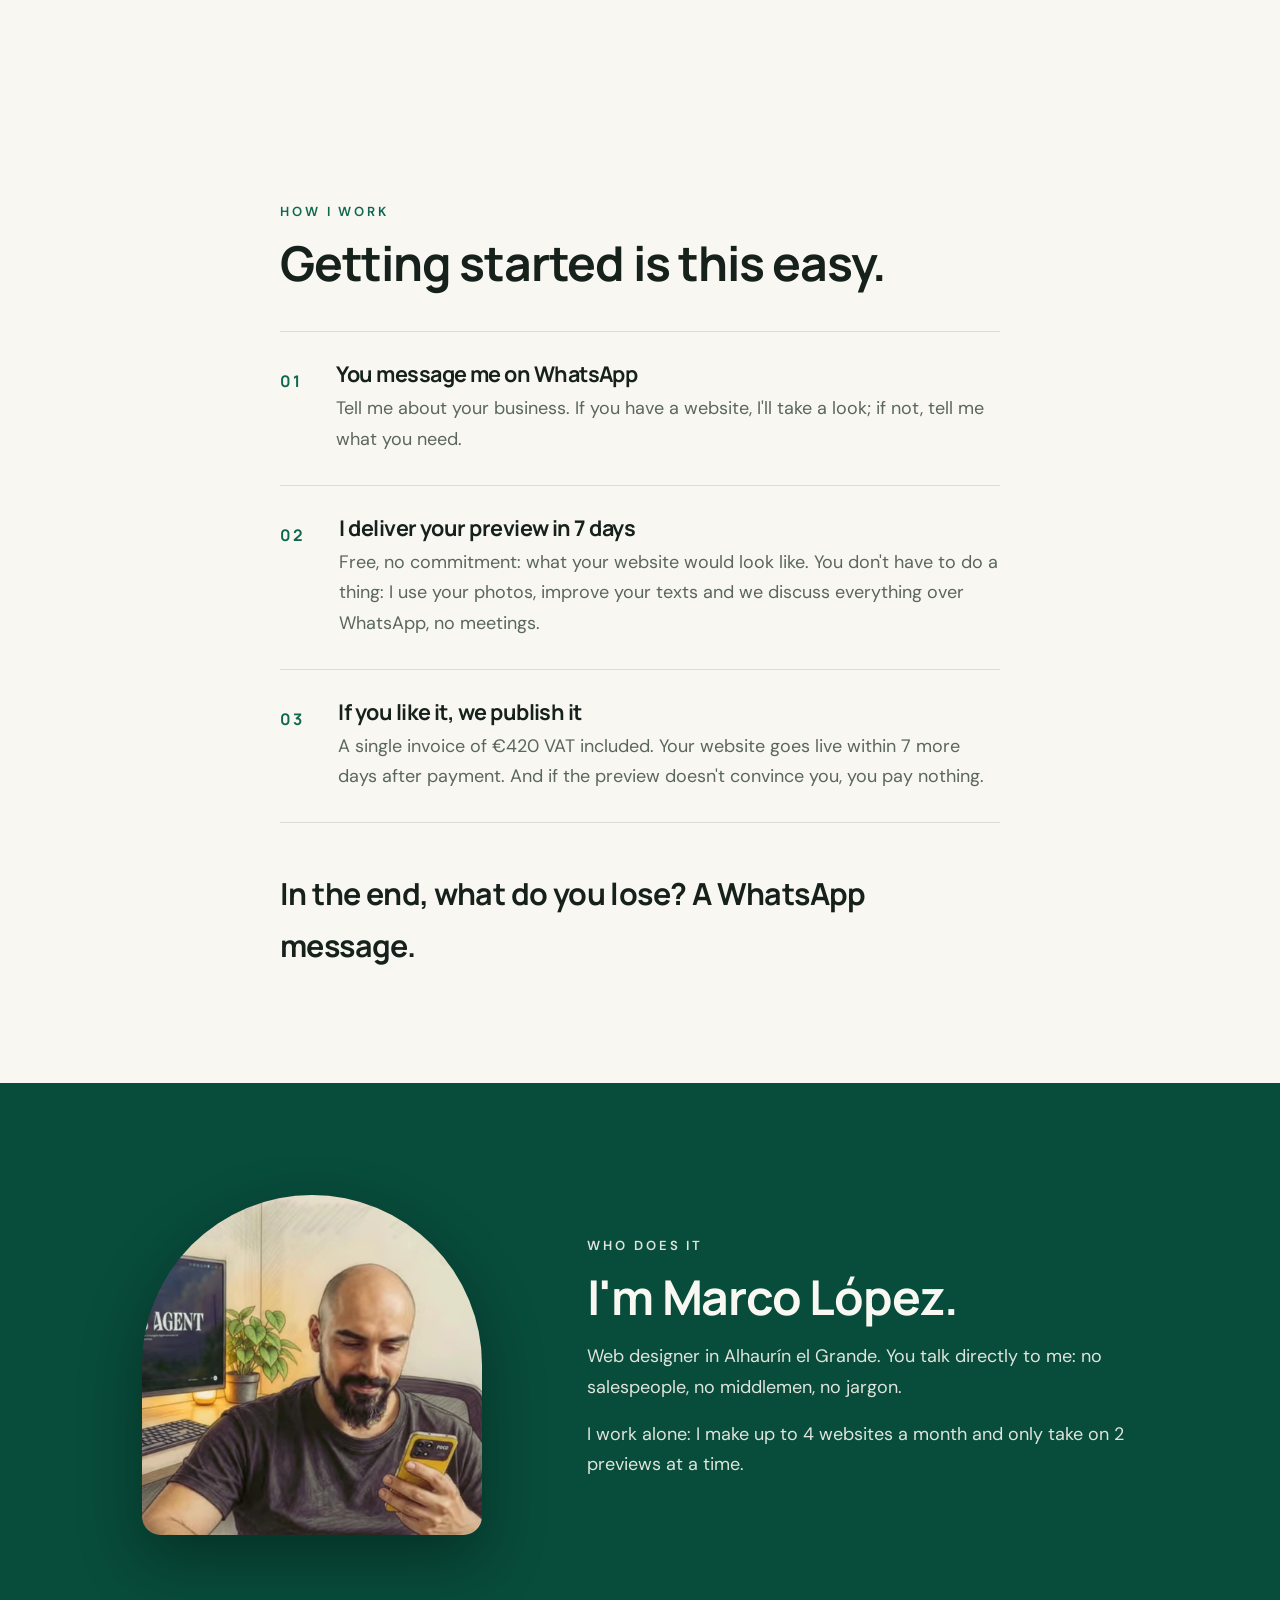
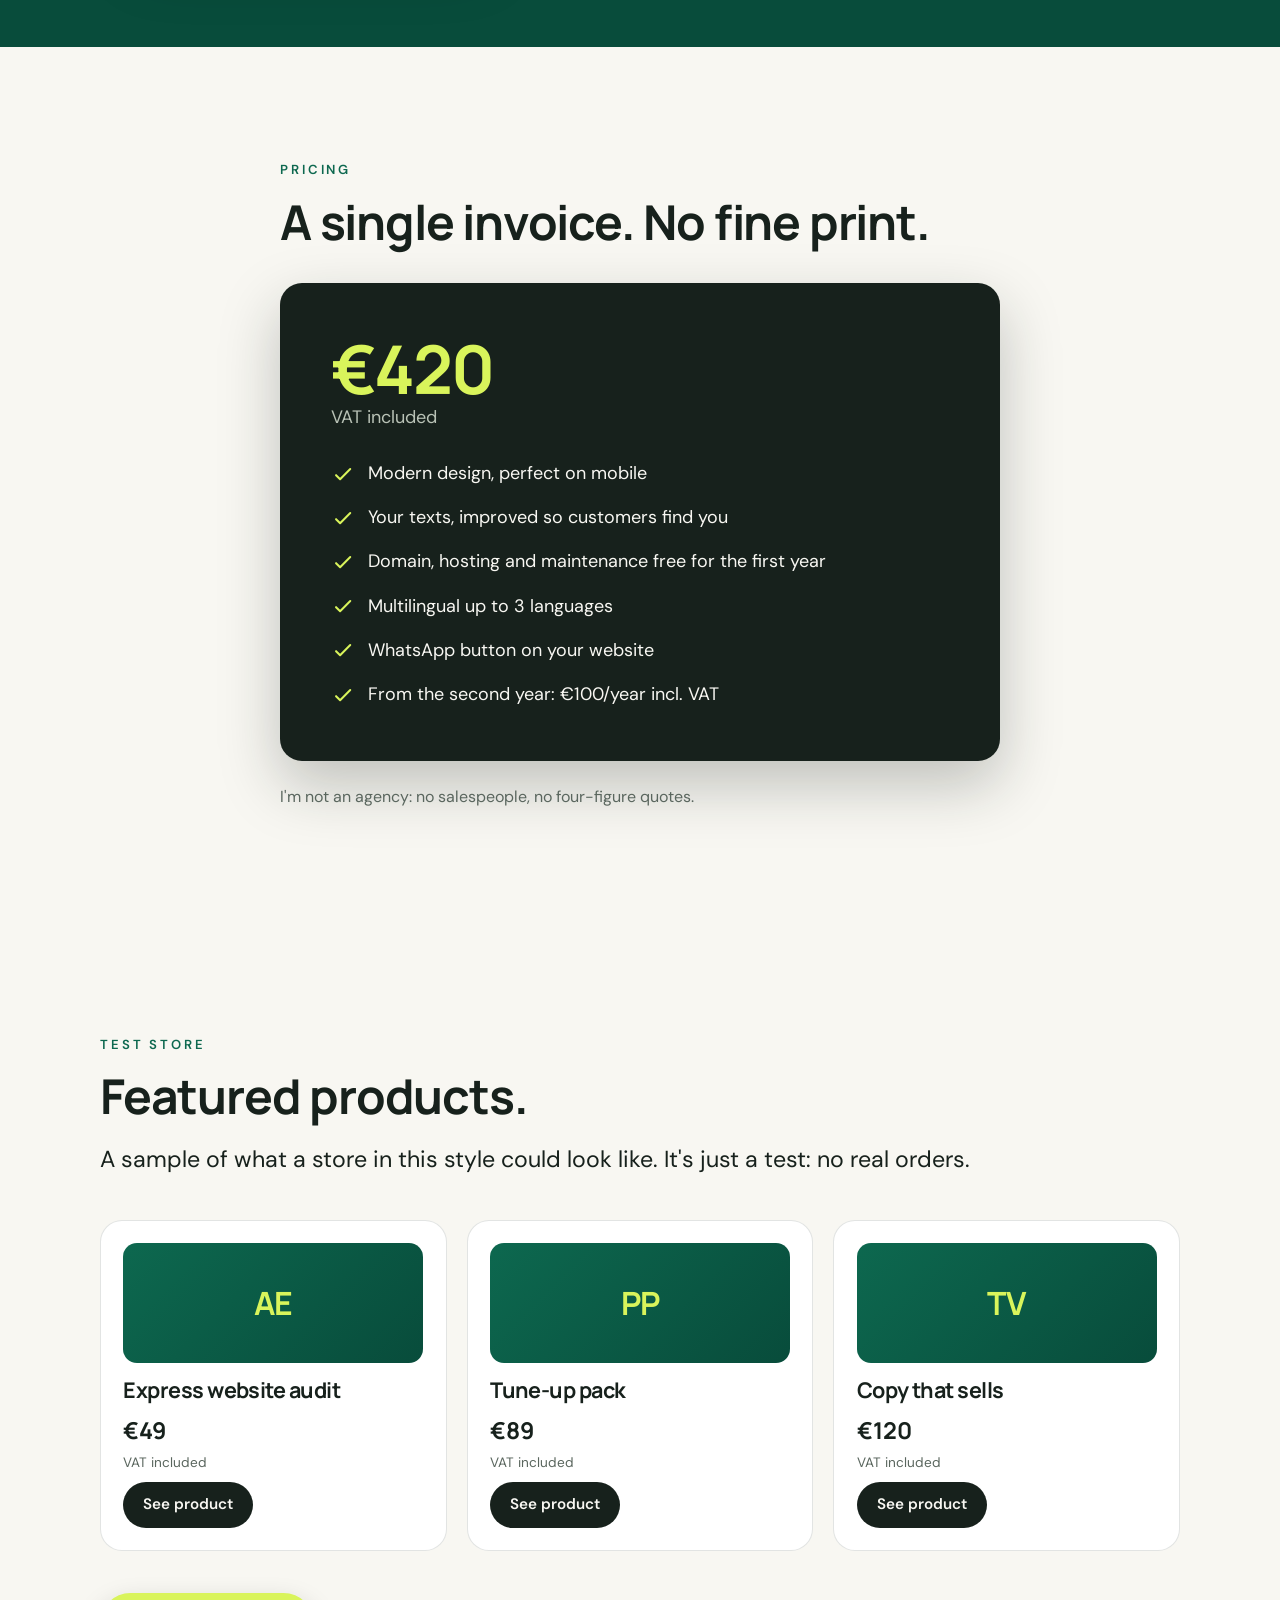
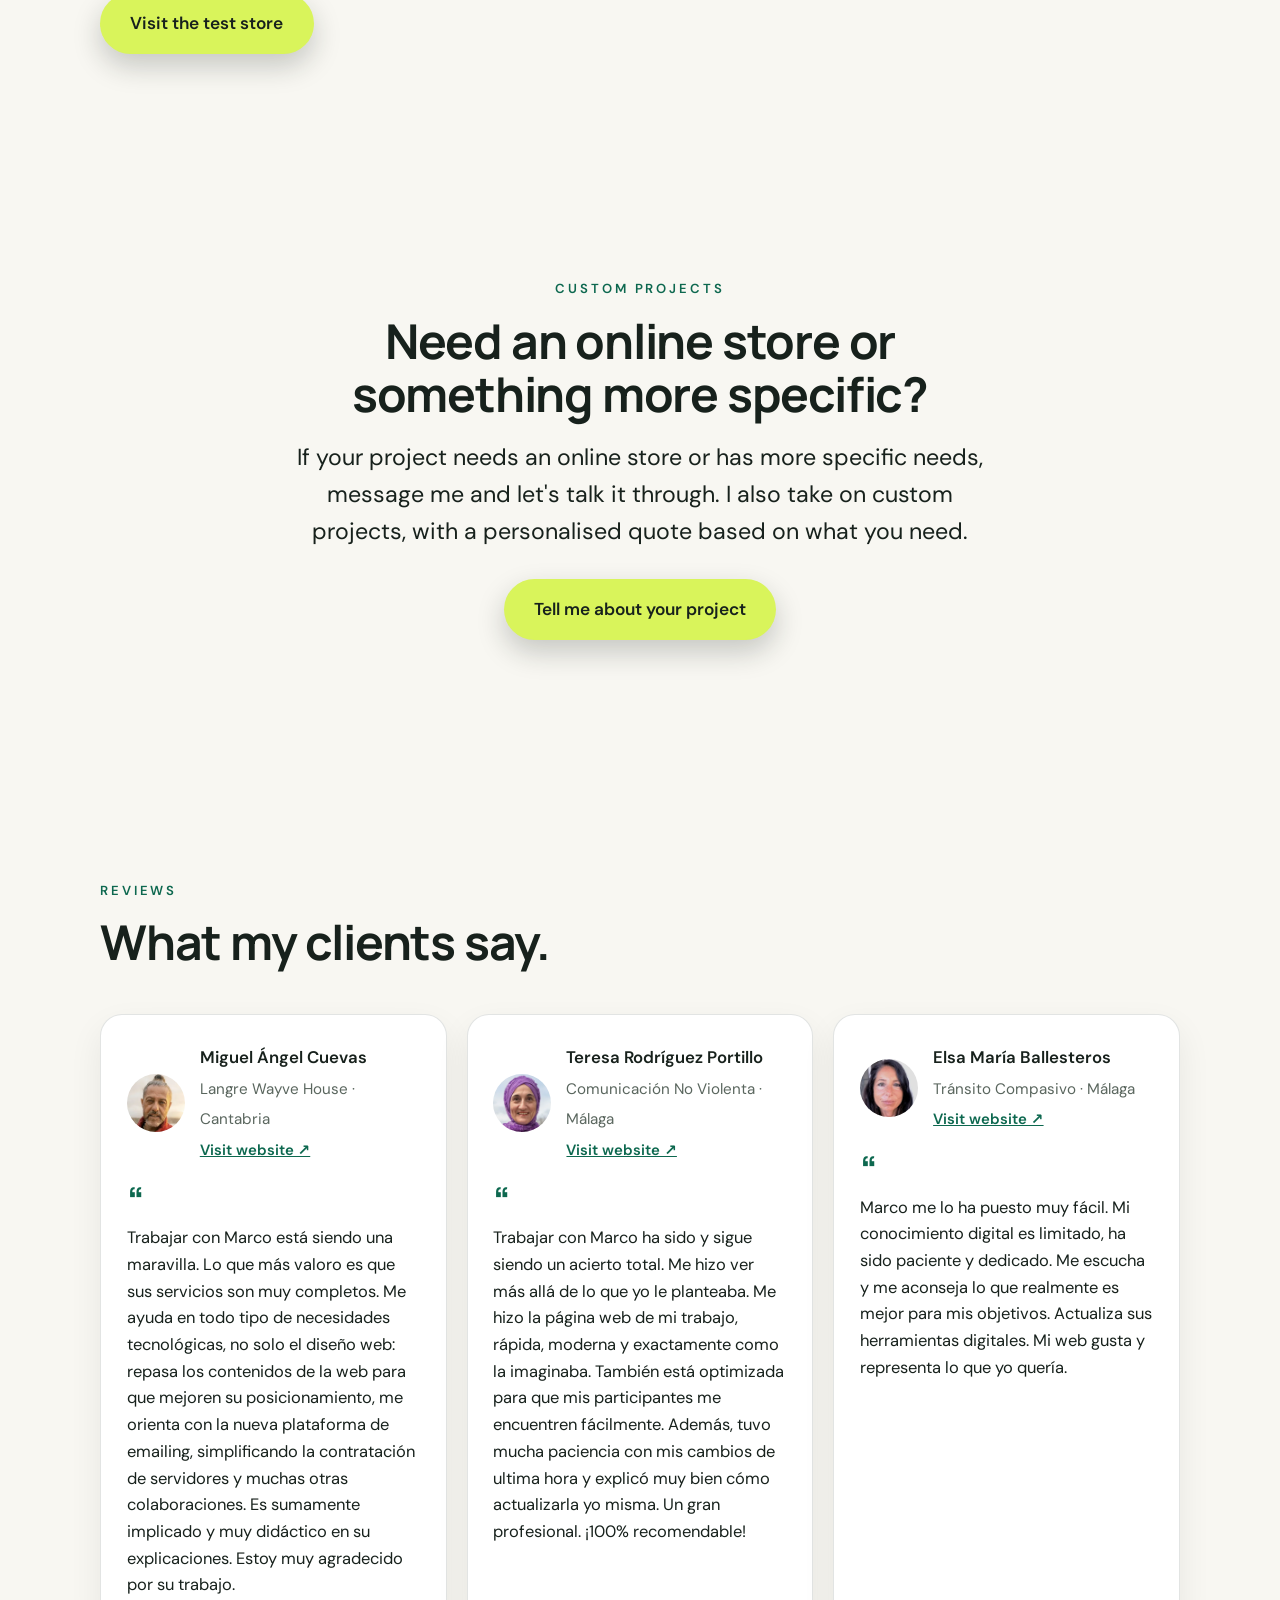
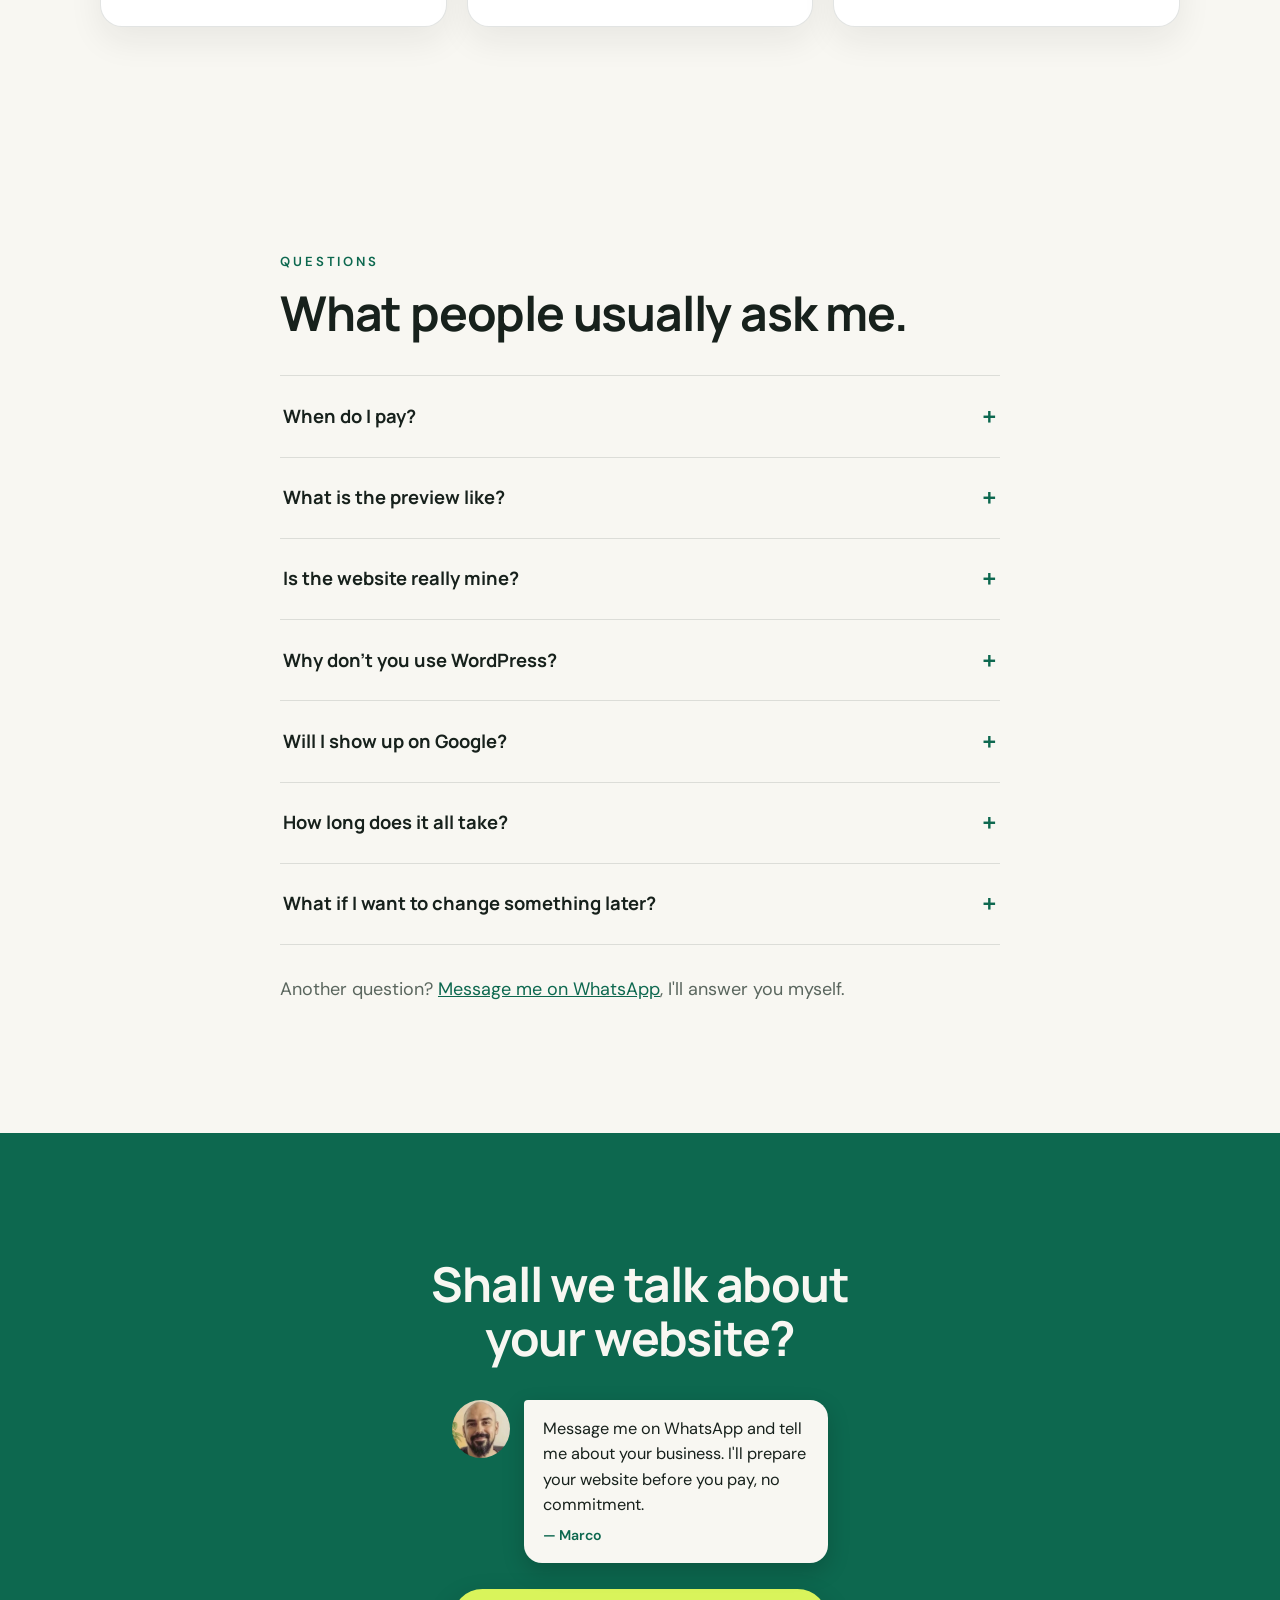
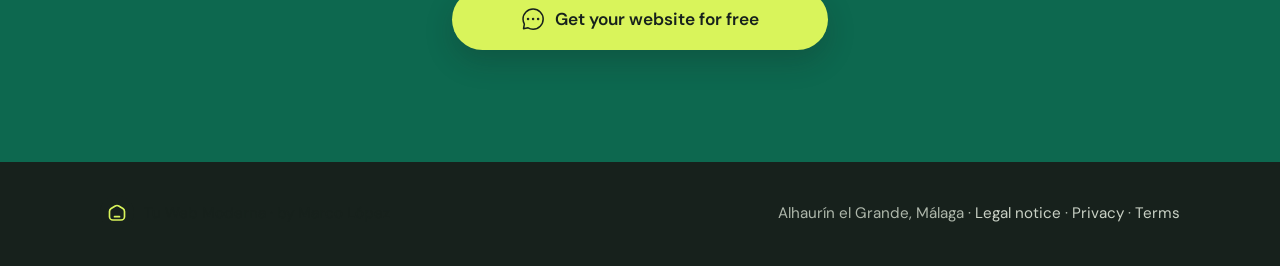
==== commit 09c31575: "Sección 'Proyectos a medida' (ES+EN): tienda online y proyectos a medida con valoración personalizad" ====
--- a/en/index.html
+++ b/en/index.html
@@ -219,6 +219,16 @@
     </div>
   </section>
 
+  <!-- CUSTOM PROJECTS -->
+  <section class="seccion" aria-labelledby="t-medida">
+    <div class="wrap wrap--estrecho" style="text-align:center">
+      <p class="eyebrow">Custom projects</p>
+      <h2 id="t-medida">Need an online store or something more specific?</h2>
+      <p class="lede">If your project needs an online store or has more specific needs, message me and let's talk it through. I also take on custom projects, with a personalised quote based on what you need.</p>
+      <p style="margin-top:1.8rem"><a class="btn btn--lima" href="https://wa.me/34633548224?text=Hi%20Marco%2C%20I%20have%20a%20project%20with%20more%20specific%20needs%20and%20I%27d%20like%20to%20talk%20it%20through%20with%20you." target="_blank" rel="noopener">Tell me about your project</a></p>
+    </div>
+  </section>
+
   <!-- REVIEWS -->
   <!-- The first two reviews are real (kept in their original Spanish); the third is still an example -->
   <section class="seccion" aria-labelledby="t-resenas">
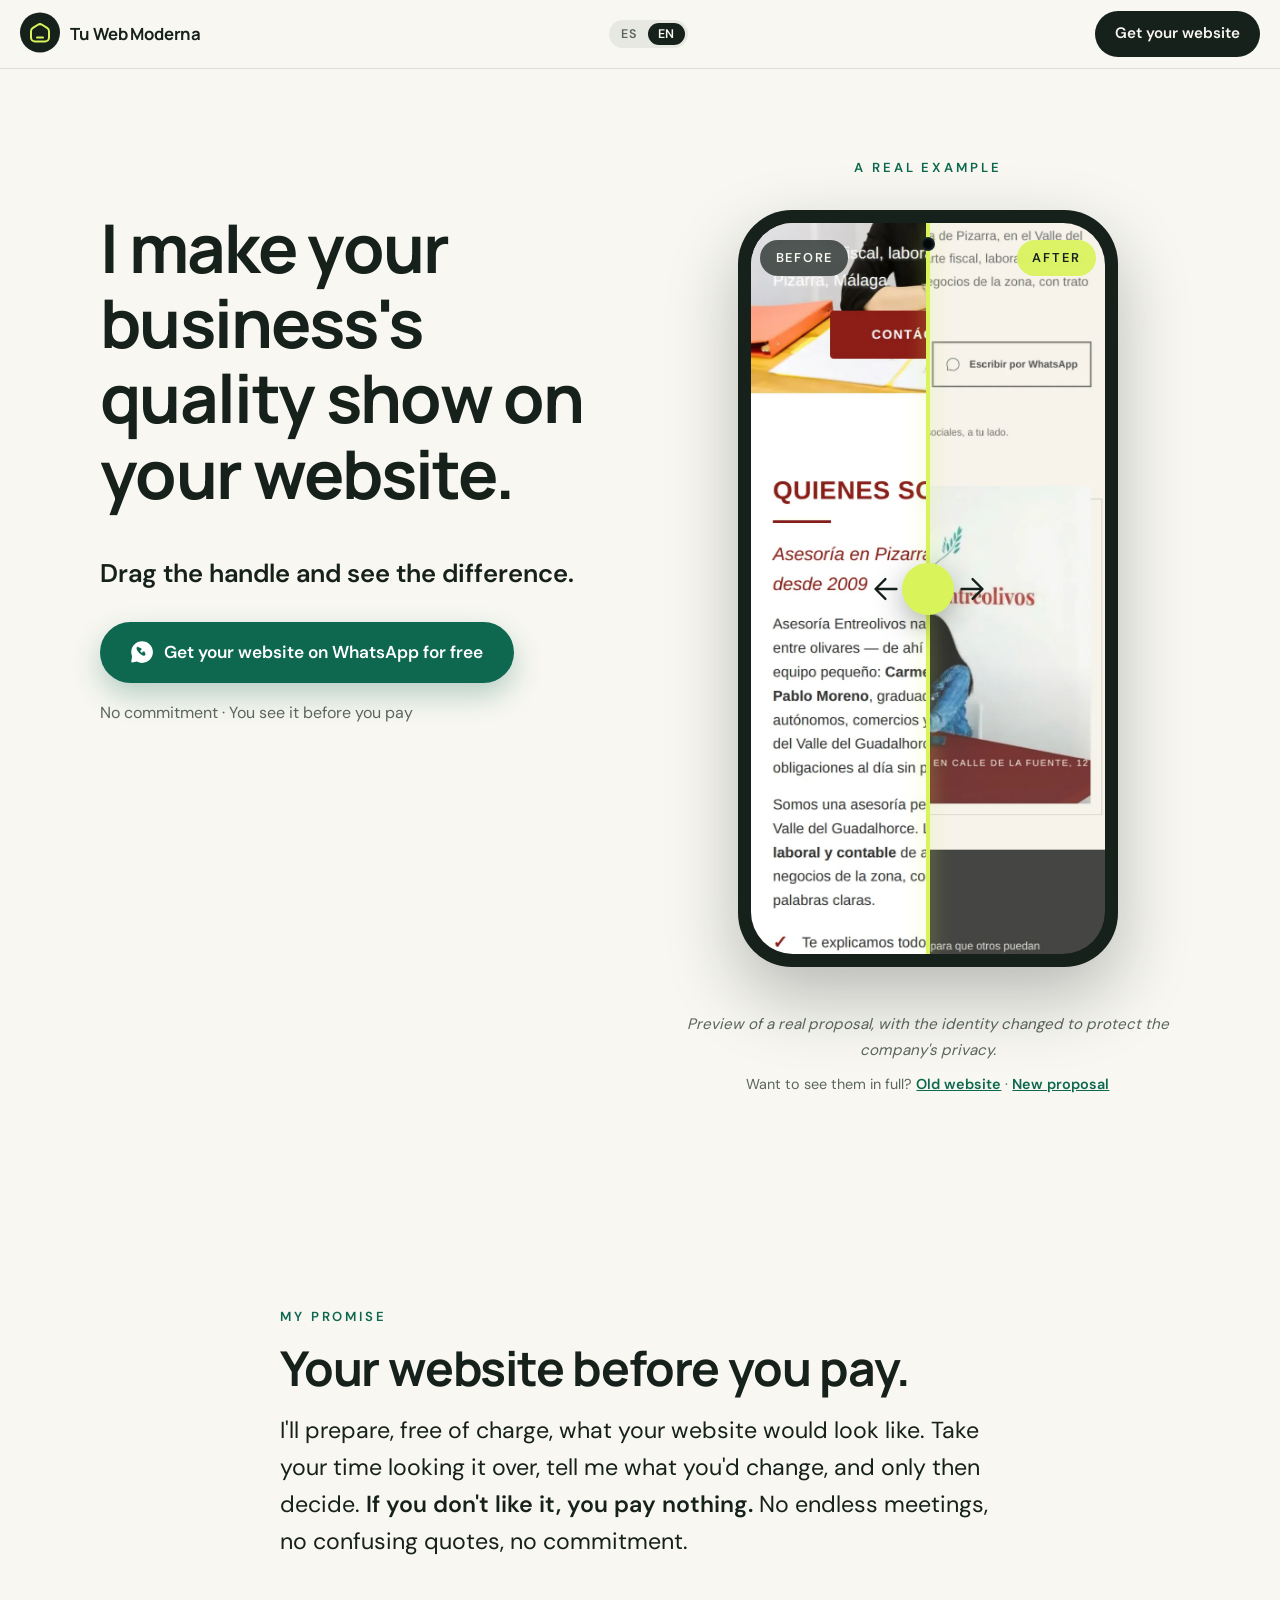
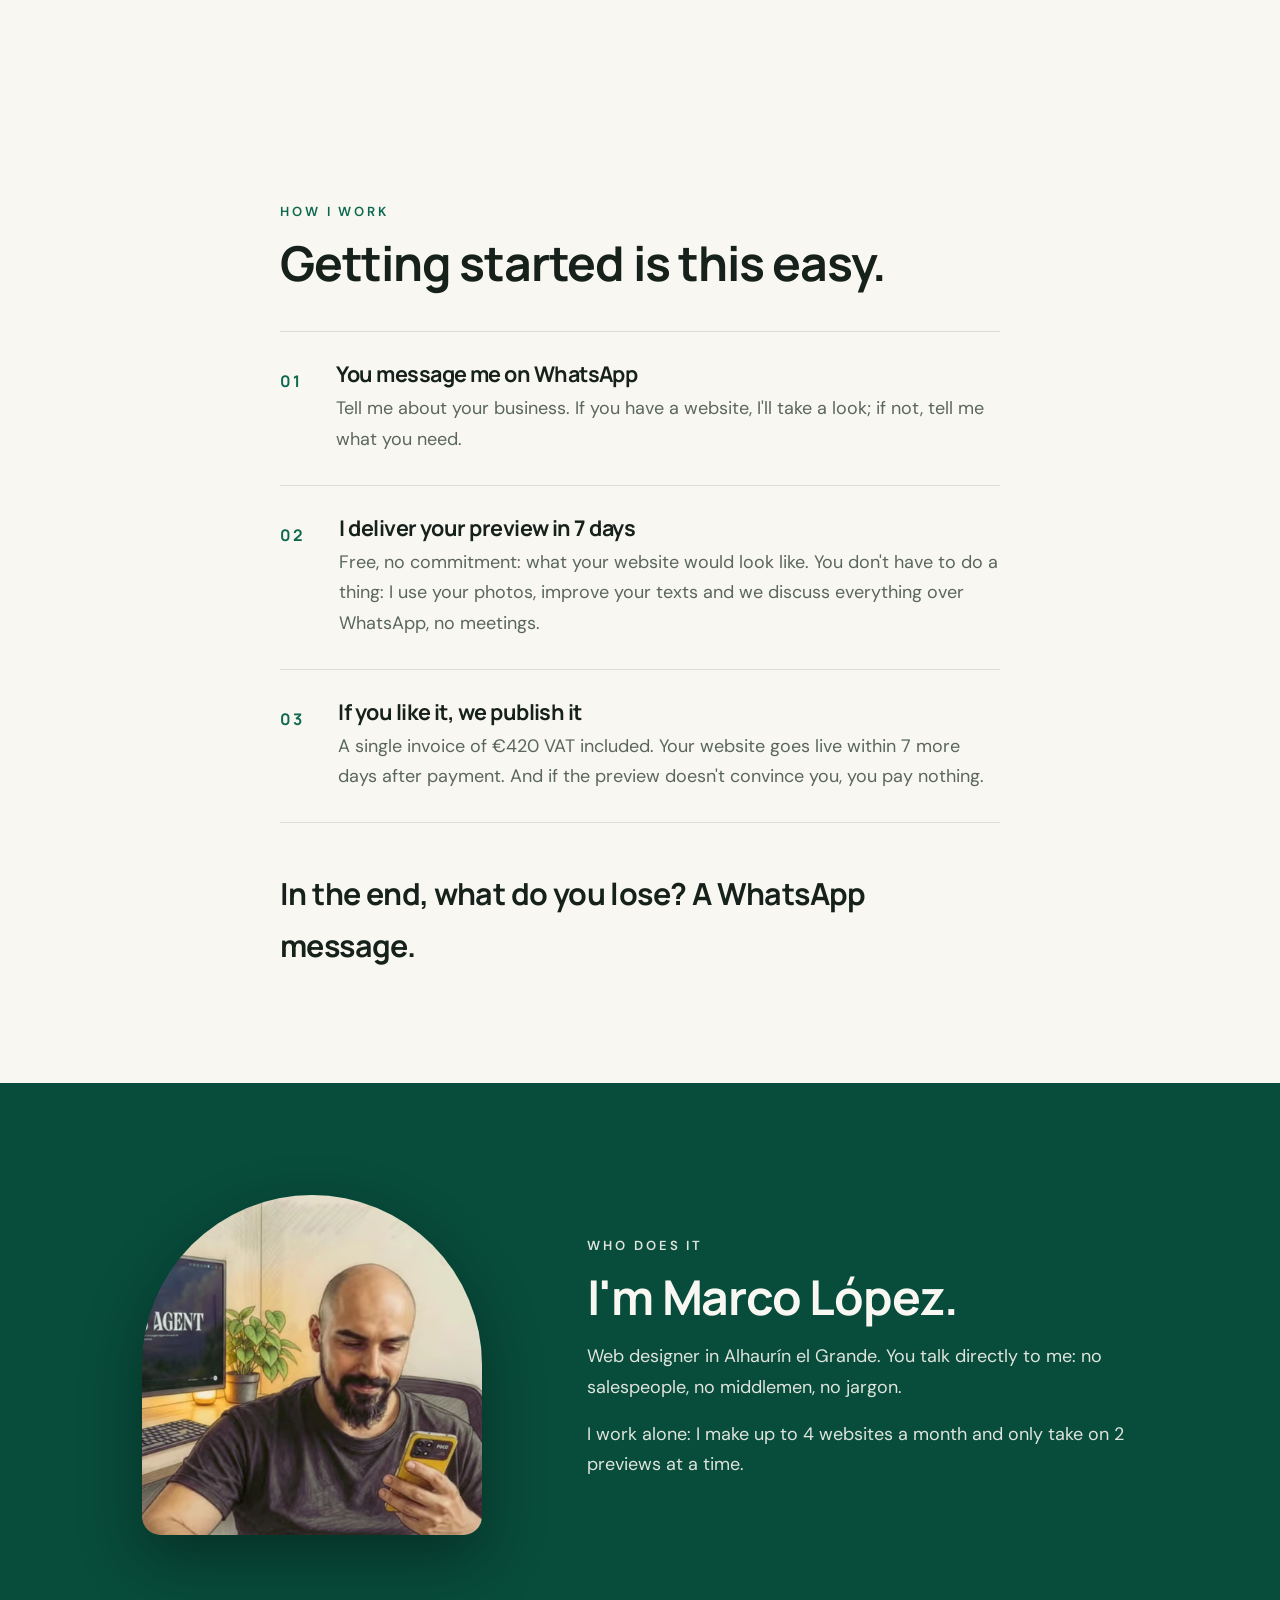
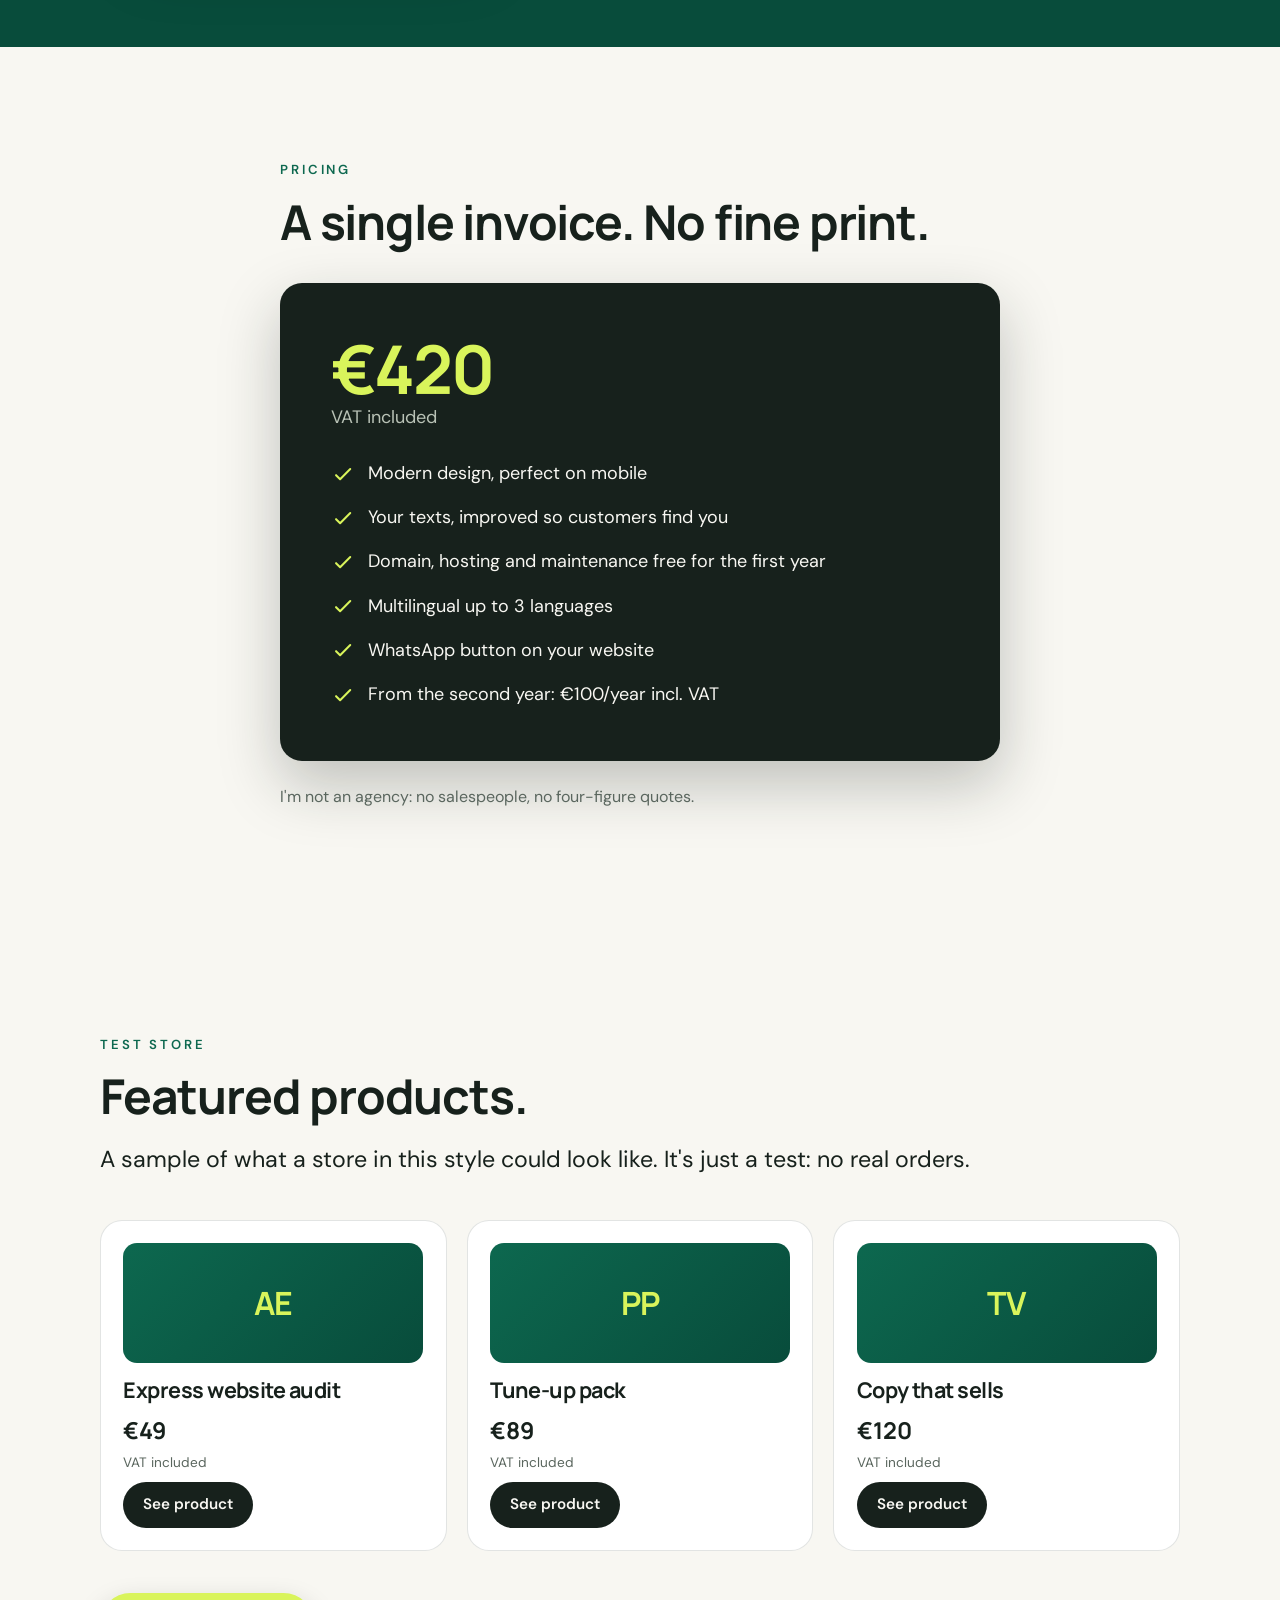
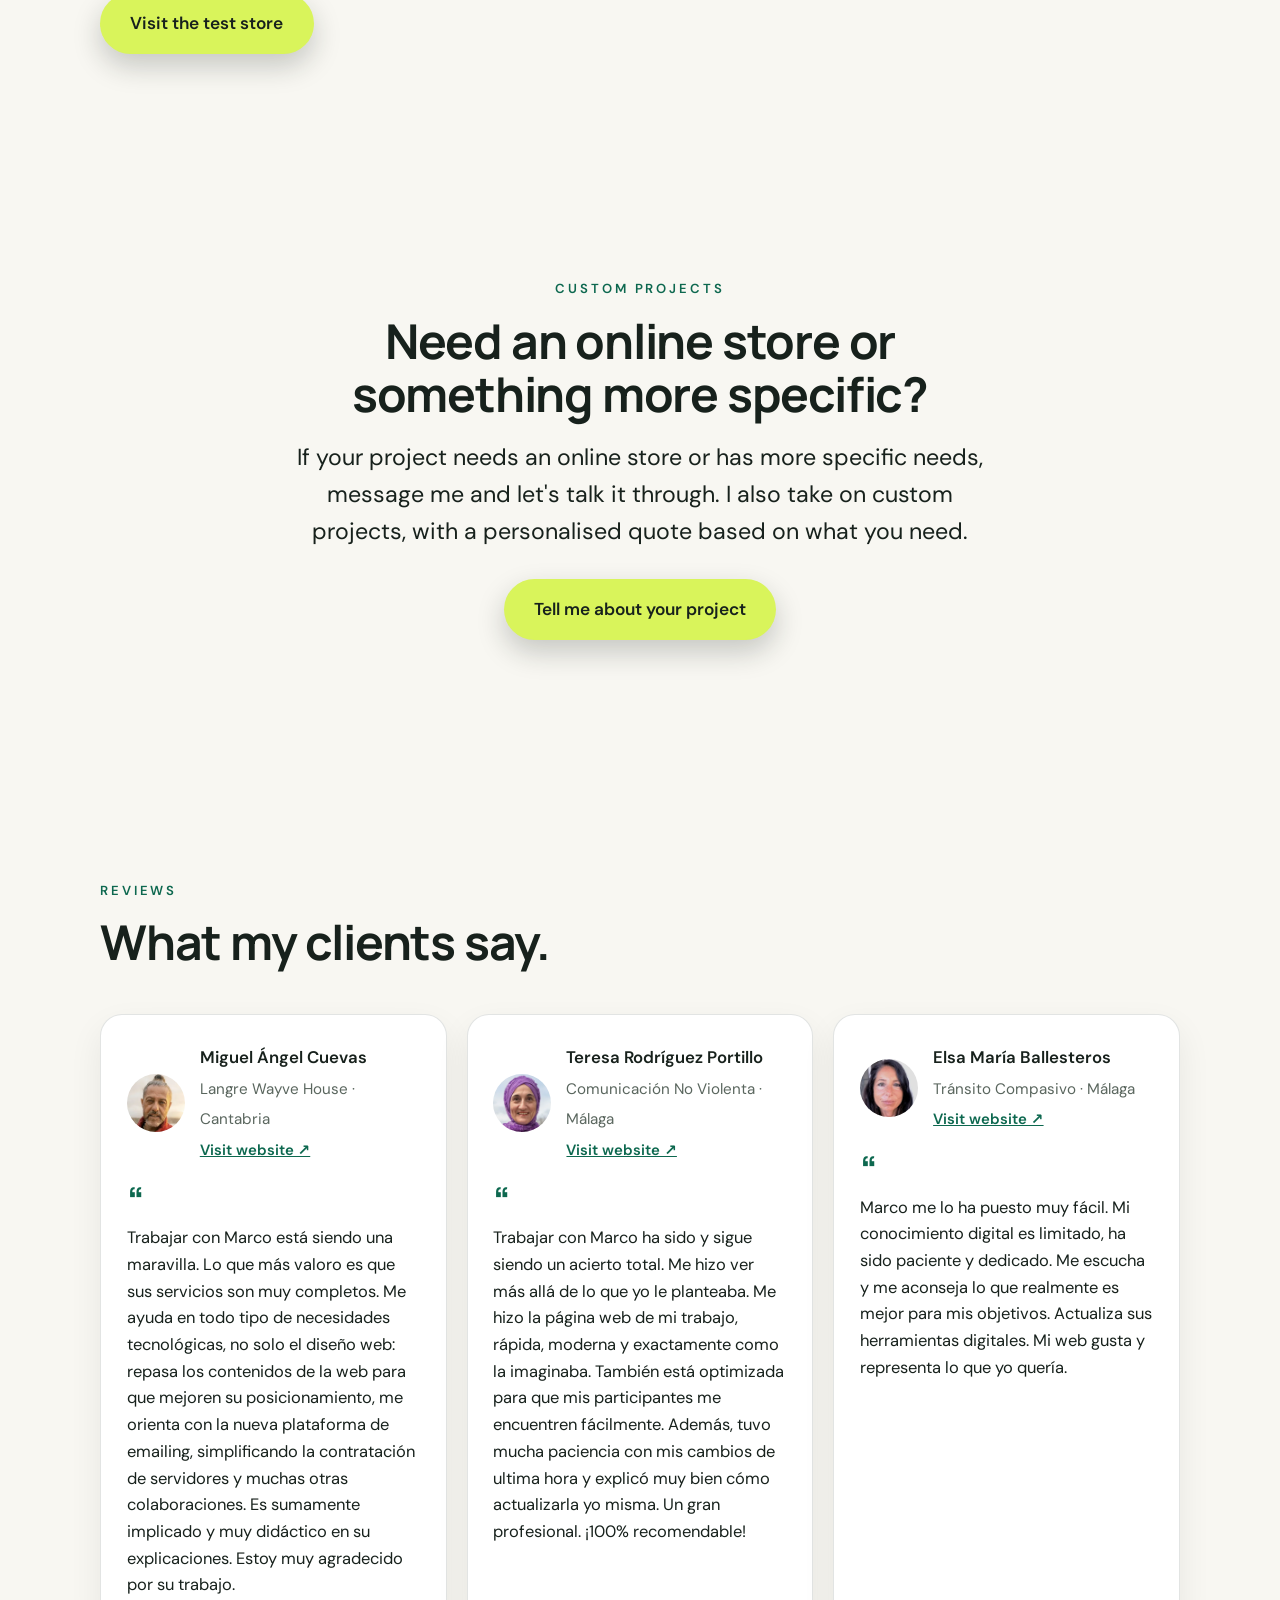
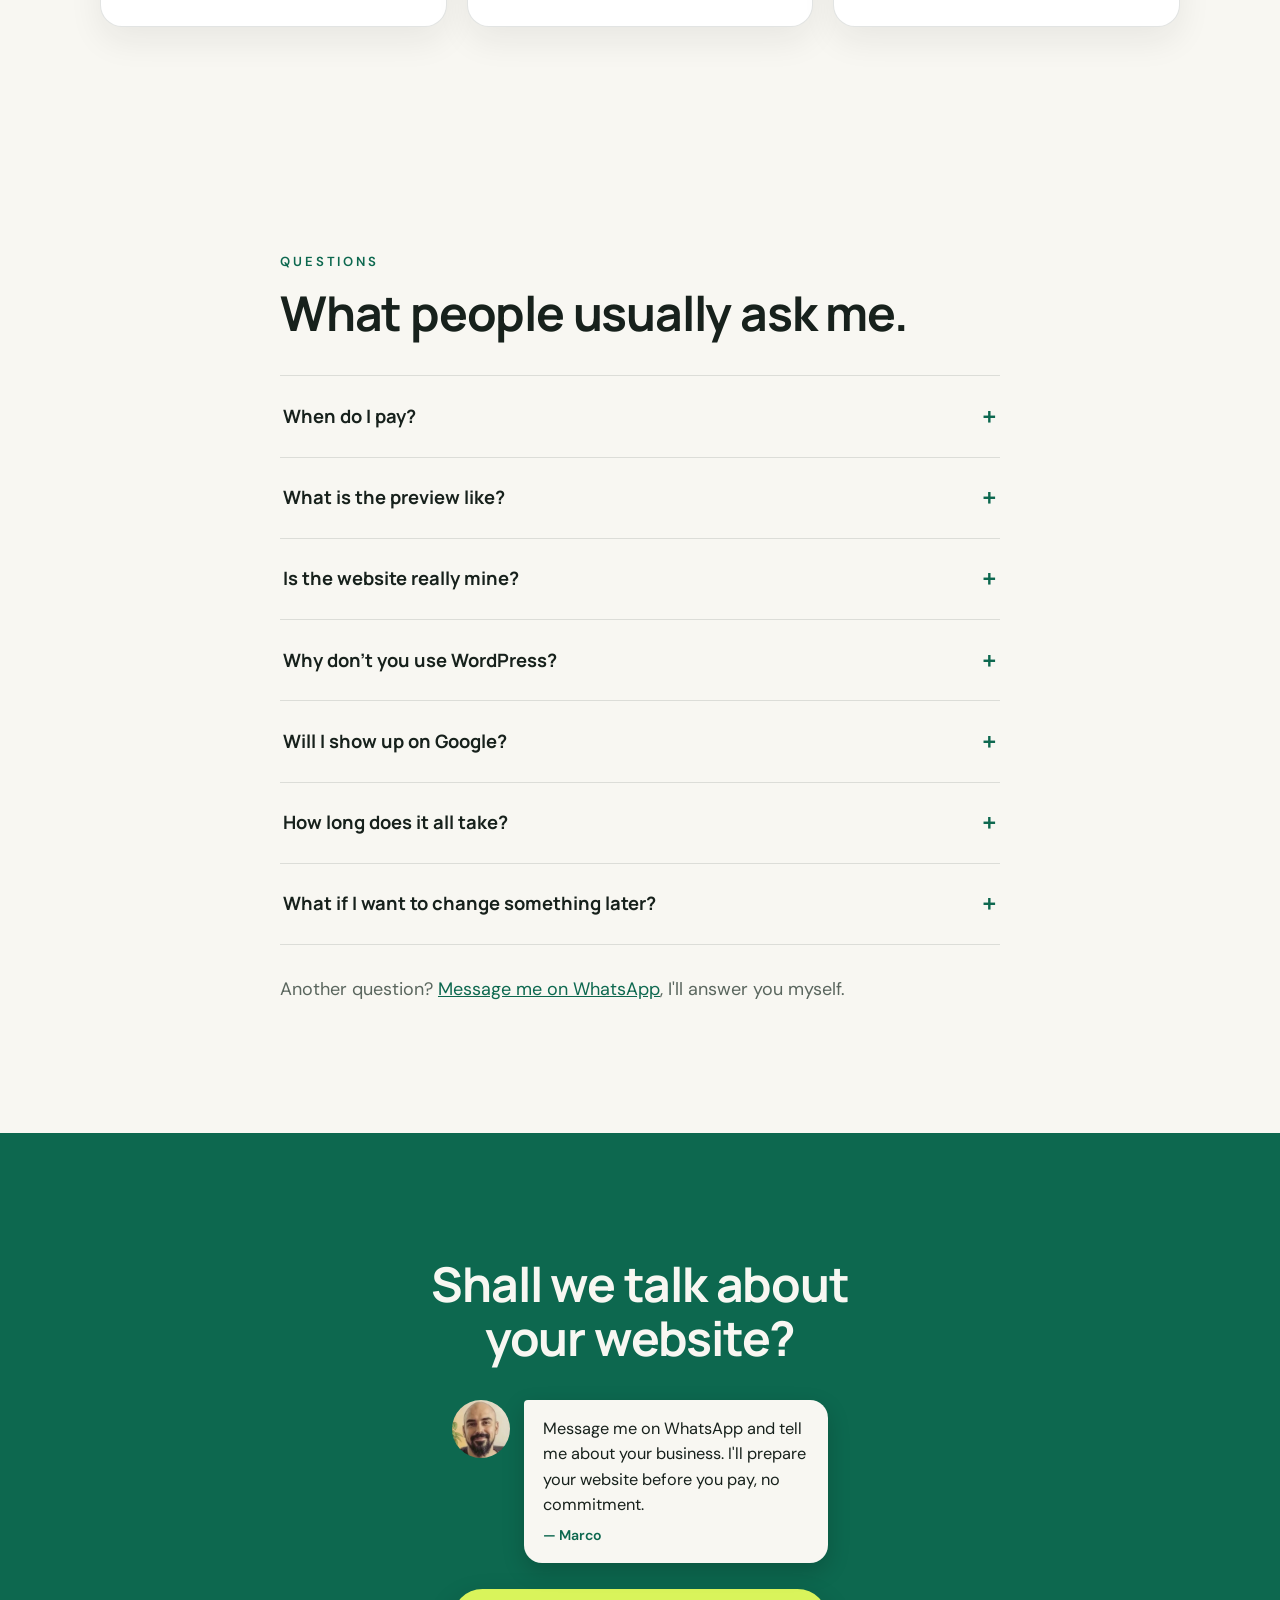
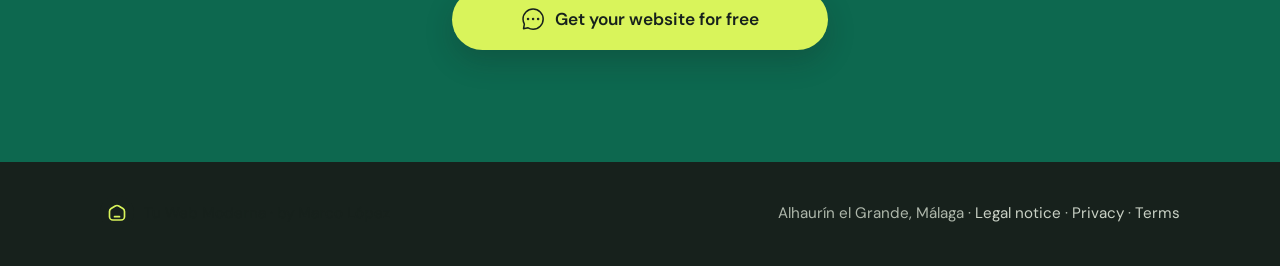
==== commit 3fc5216e: "FAQ: opción de panel de edición (+100 €) en '¿Y si después quiero cambiar algo?' (ES+EN)" ====
--- a/en/index.html
+++ b/en/index.html
@@ -44,7 +44,7 @@
 {"@type":"Question","name":"Why don't you use WordPress?","acceptedAnswer":{"@type":"Answer","text":"Because your website doesn't need it: I build it with just the code it needs. It loads faster, it doesn't break, and there are no plugins to update."}},
 {"@type":"Question","name":"Will I show up on Google?","acceptedAnswer":{"@type":"Answer","text":"Yes: I prepare it so Google understands it — clear texts, well-set titles and loading speed, which is what Google rewards."}},
 {"@type":"Question","name":"How long does it all take?","acceptedAnswer":{"@type":"Answer","text":"Your preview, in 7 days. If you like it, your website goes live within 7 days of payment."}},
-{"@type":"Question","name":"What if I want to change something later?","acceptedAnswer":{"@type":"Answer","text":"Message me on WhatsApp and we'll change it. Between €20 and €50/hour depending on what it is; if it's something bigger, I'll quote you first."}}
+{"@type":"Question","name":"What if I want to change something later?","acceptedAnswer":{"@type":"Answer","text":"Message me on WhatsApp and we'll change it. Between €20 and €50/hour depending on what it is; if it's something bigger, I'll quote you first. And if you'd rather do it yourself, I can add an editing panel so you can update your site's content yourself, for €100 more."}}
 ]}
 </script>
 </head>
@@ -302,7 +302,7 @@
         </details>
         <details>
           <summary>What if I want to change something later?</summary>
-          <p>Message me on WhatsApp and we'll change it. Between €20 and €50/hour depending on what it is; if it's something bigger, I'll quote you first.</p>
+          <p>Message me on WhatsApp and we'll change it. Between €20 and €50/hour depending on what it is; if it's something bigger, I'll quote you first. And if you'd rather do it yourself, I can add an editing panel so you can update your site's content yourself, for €100 more.</p>
         </details>
       </div>
       <p class="faq__otra">Another question? <a href="https://wa.me/34633548224?text=Hi%20Marco%2C%20I%20have%20a%20question%20about%20the%20website%20for%20my%20business." target="_blank" rel="noopener">Message me on WhatsApp</a>, I'll answer you myself.</p>
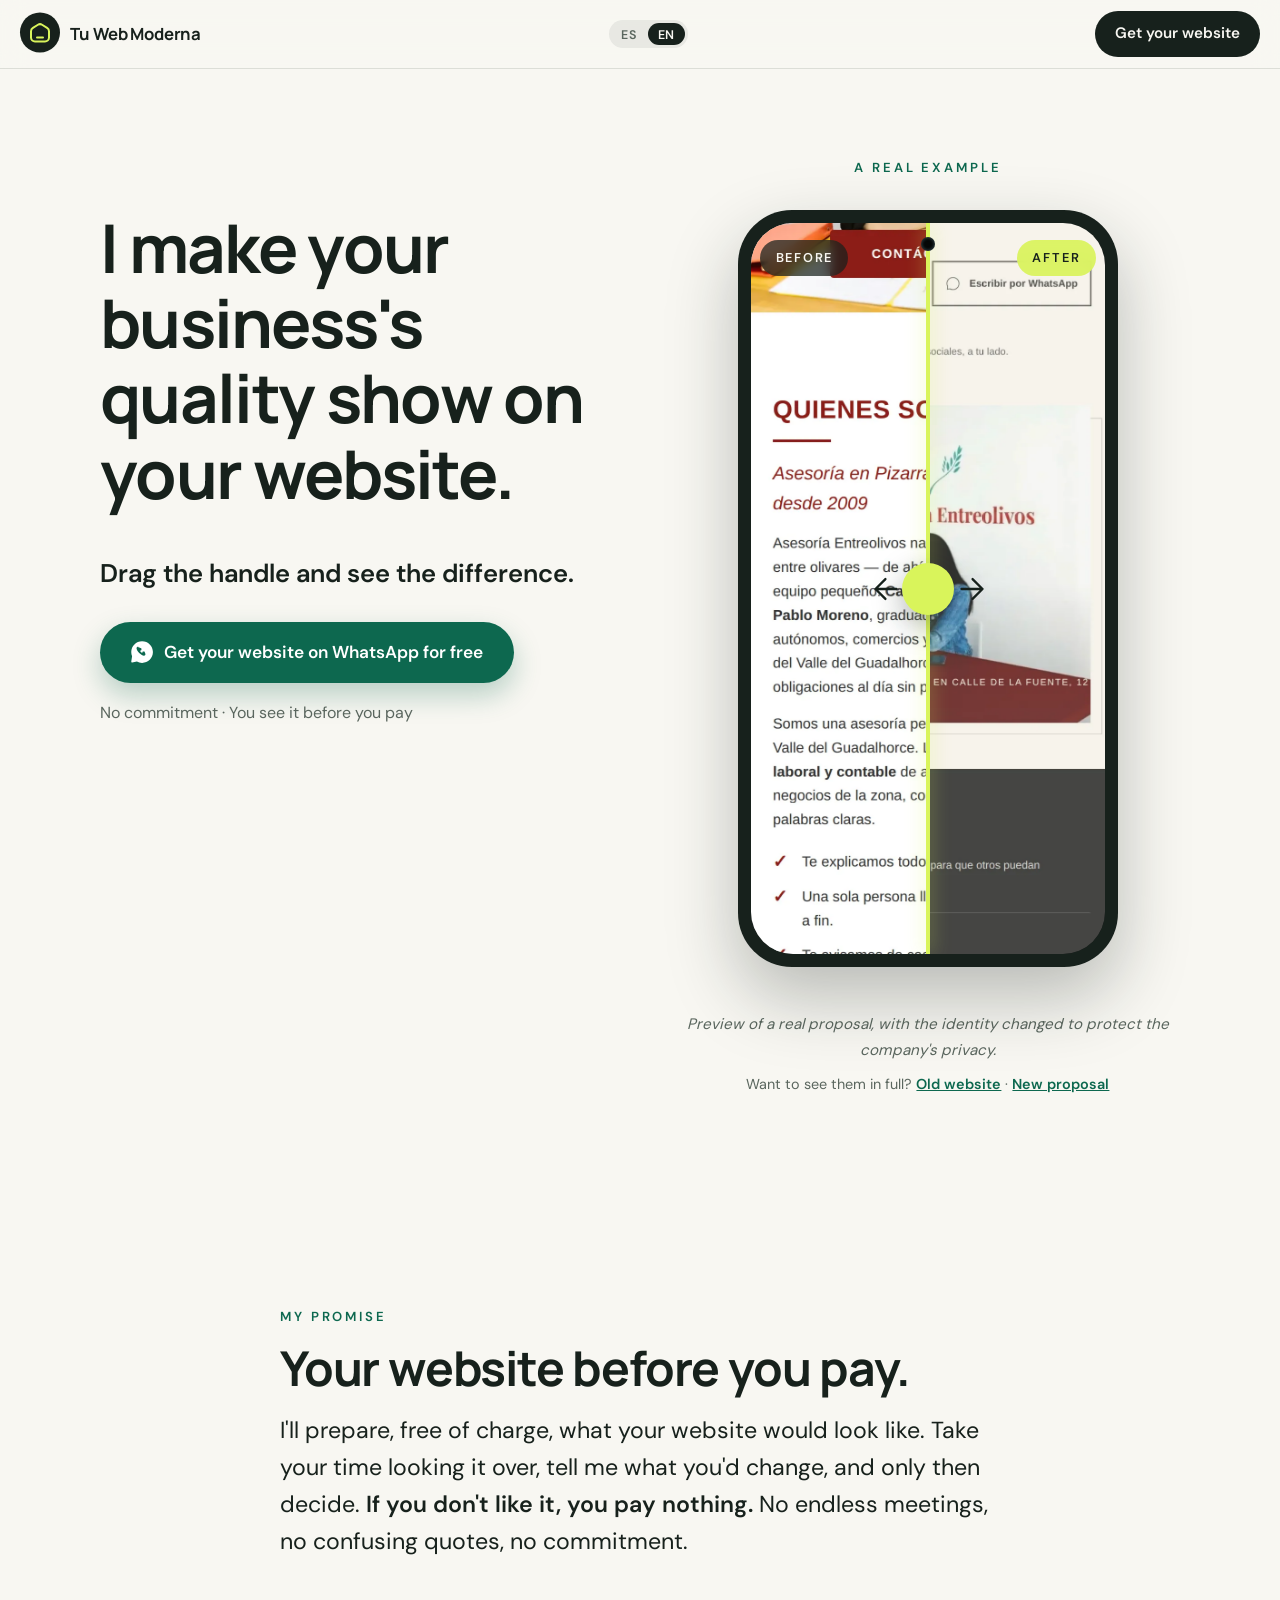
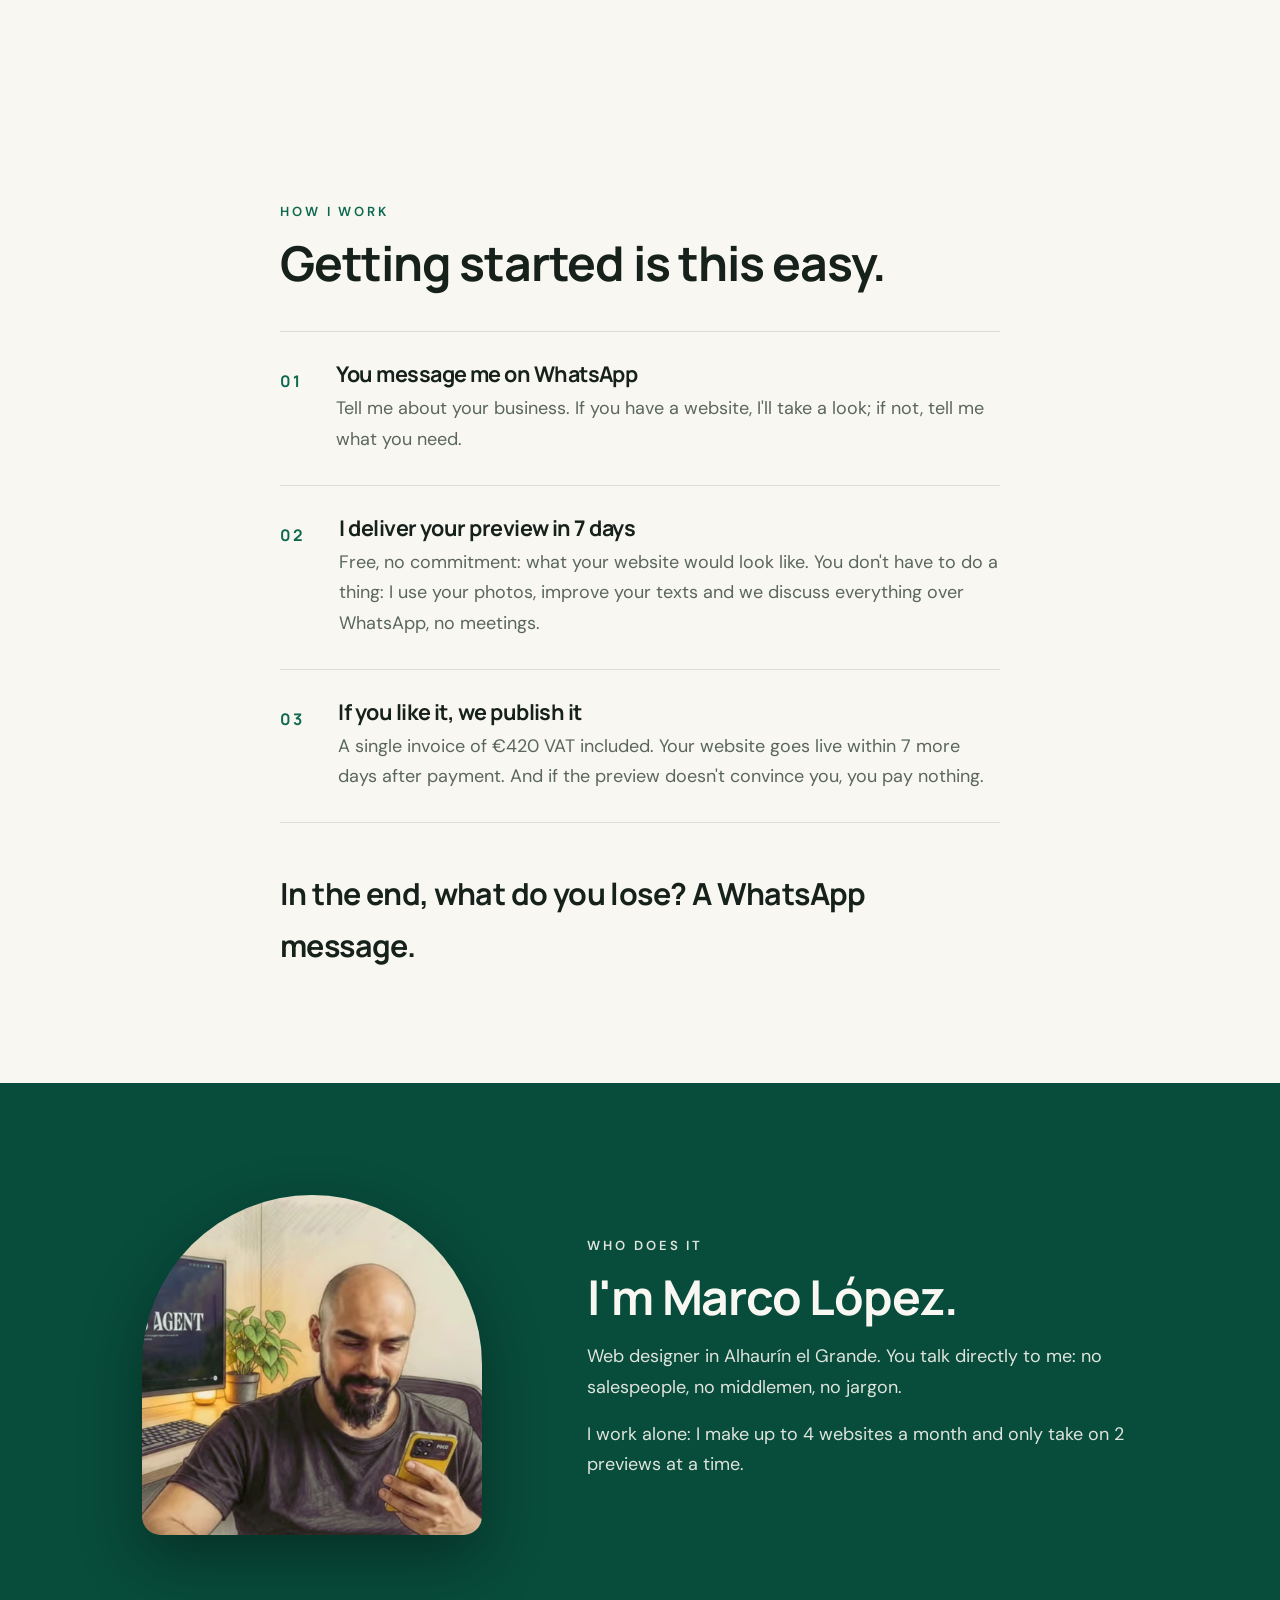
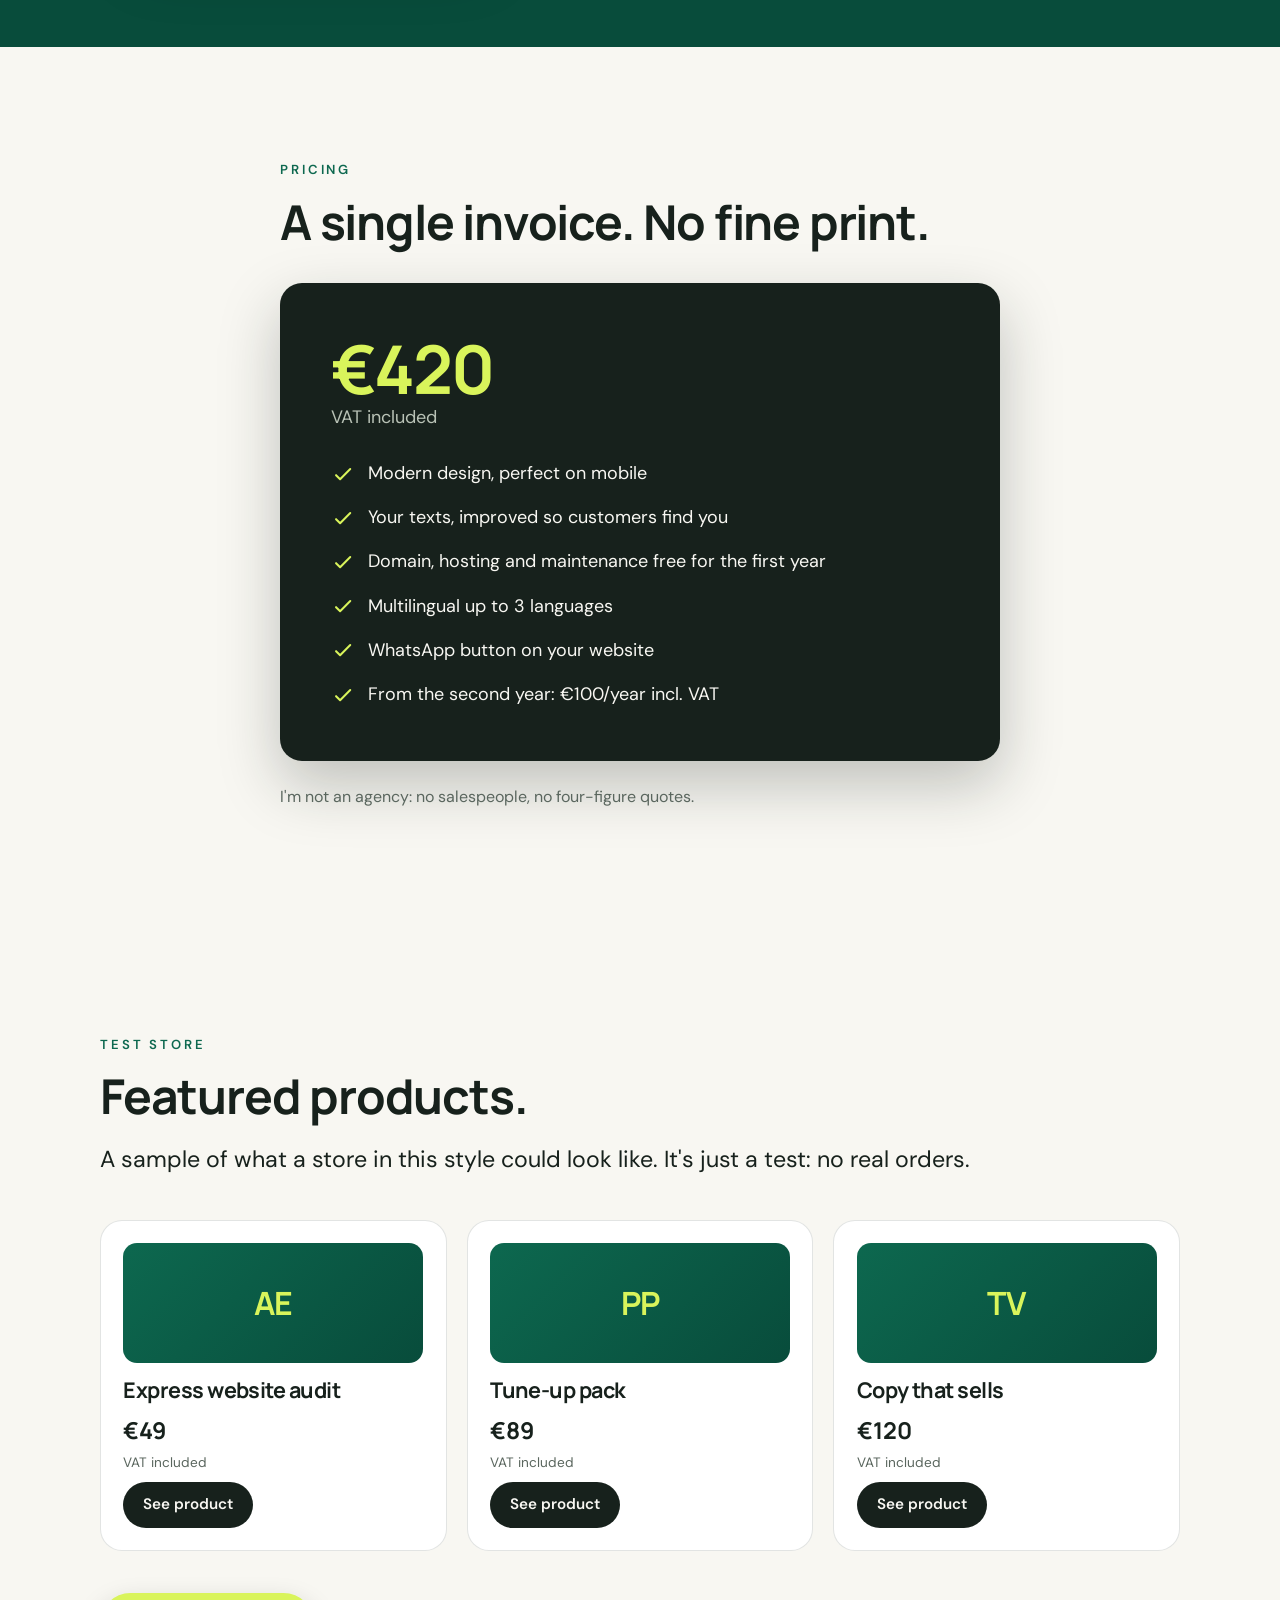
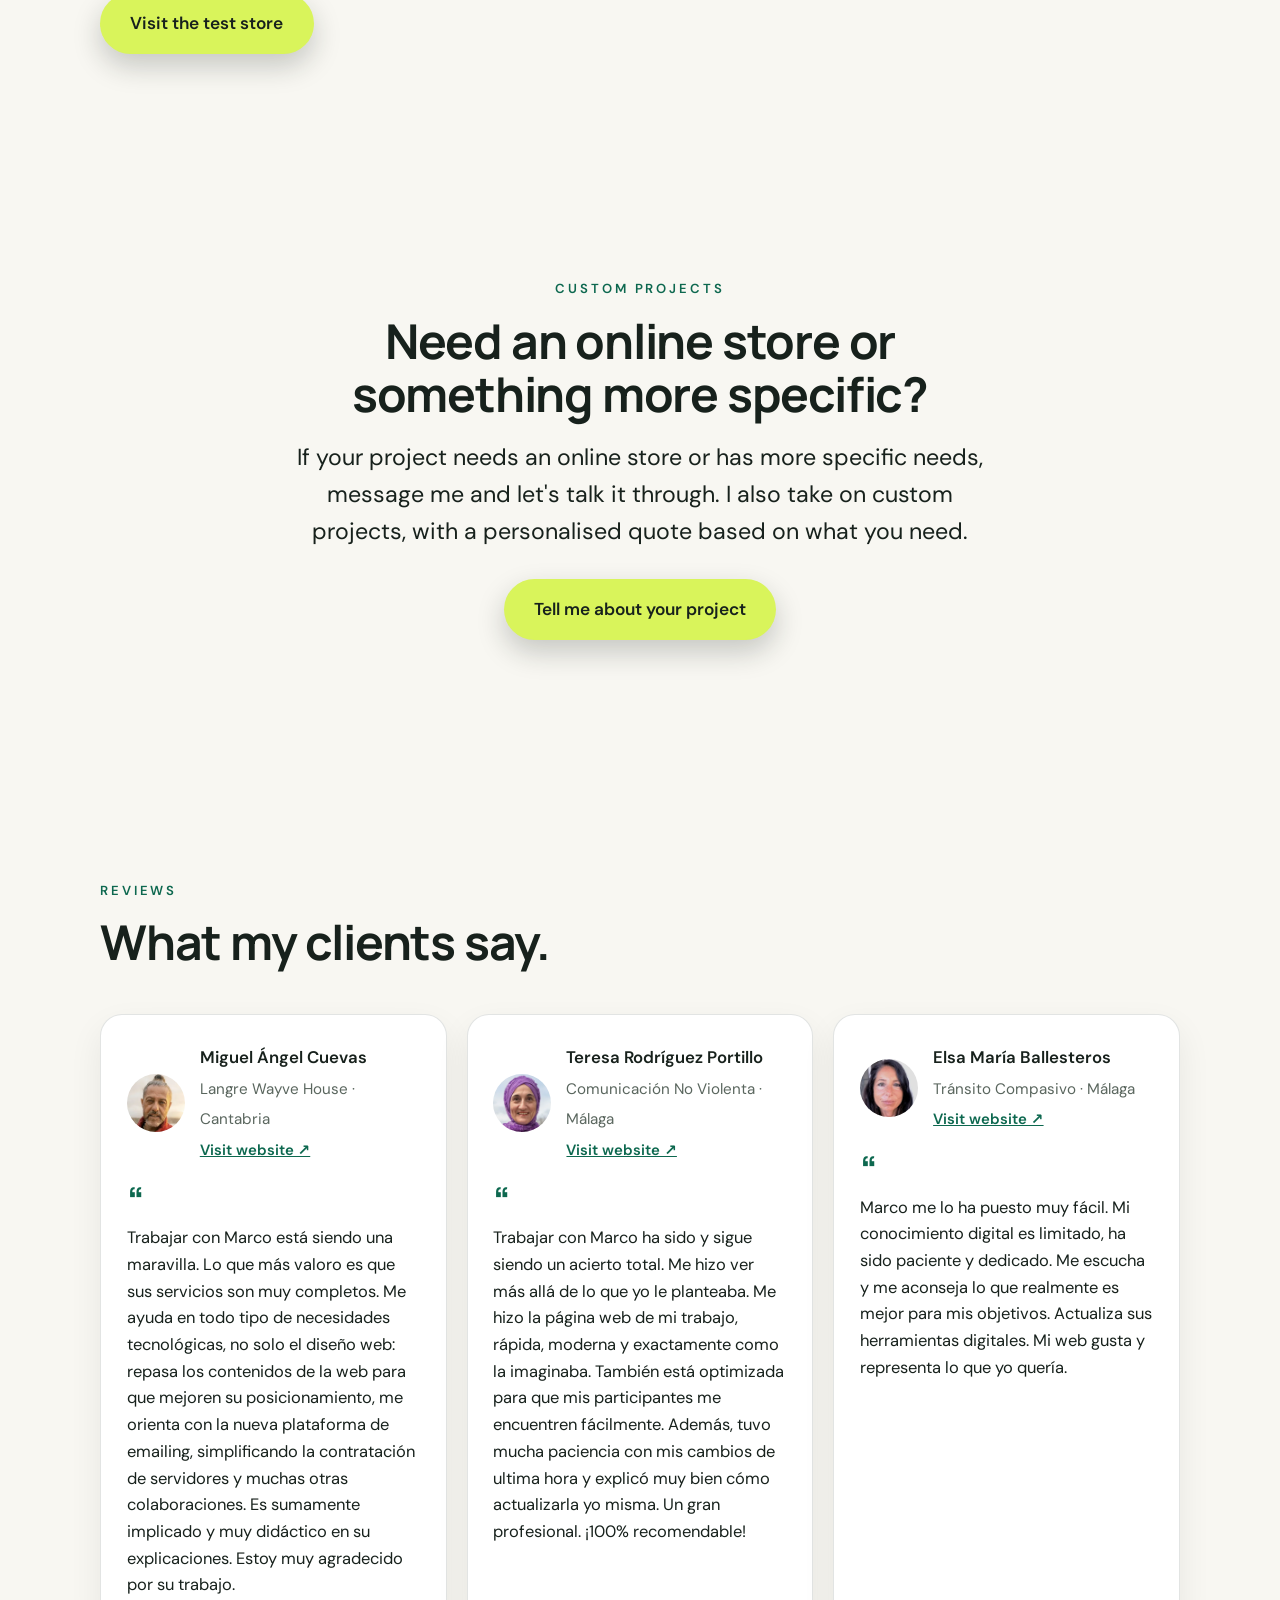
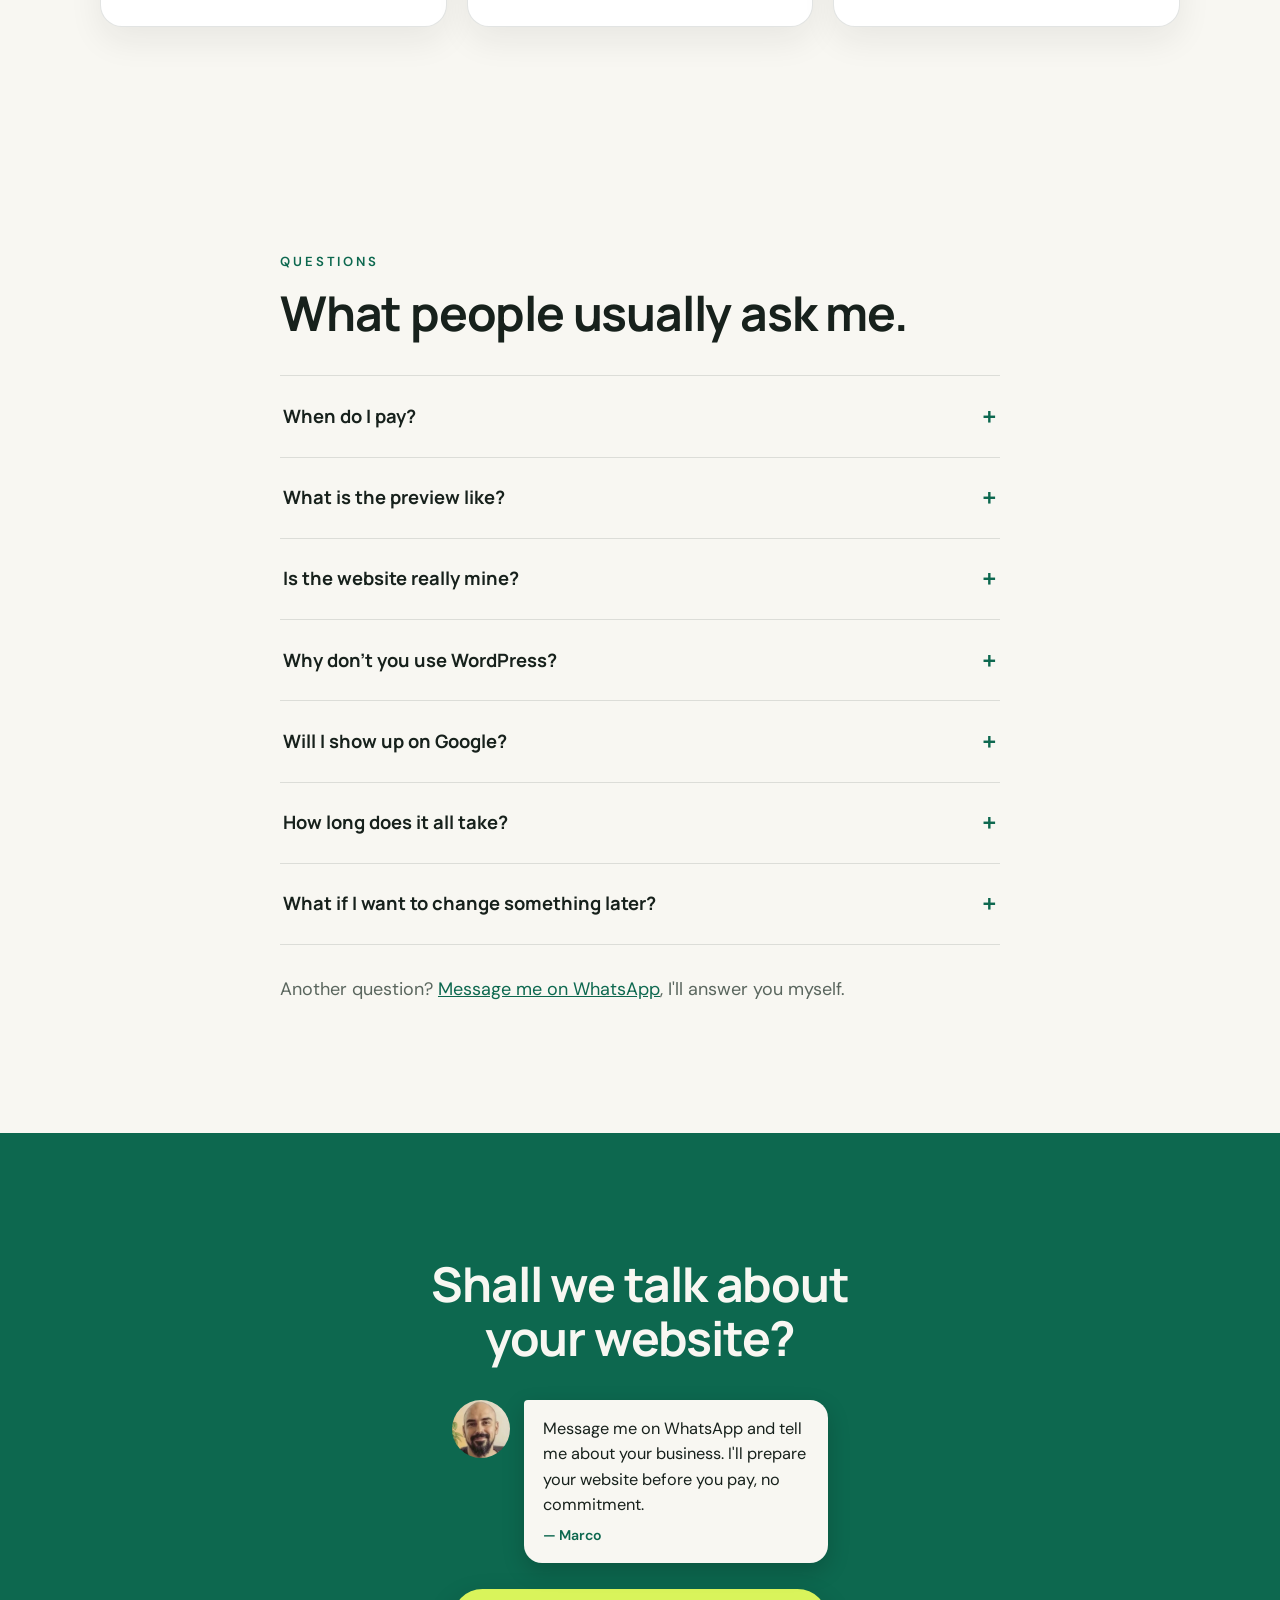
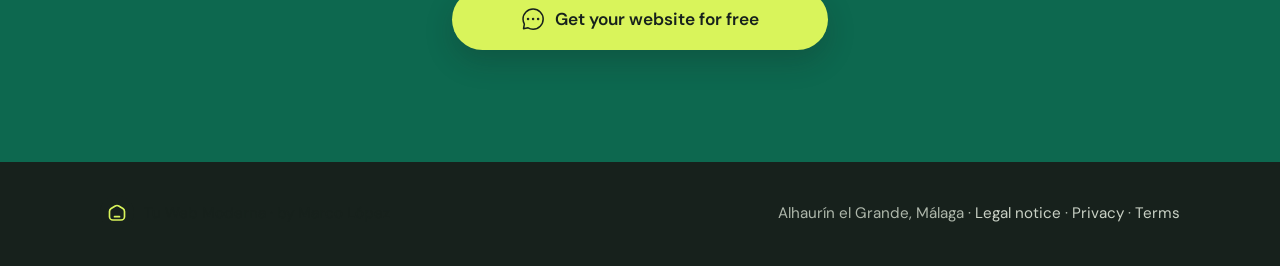
==== commit 051b93e0: "Toggle de idioma: centrado óptico vertical del texto en la cápsula 'ES'/'EN' van en mayúsculas sin d" ====
--- a/en/index.html
+++ b/en/index.html
@@ -28,7 +28,7 @@
 <meta name="twitter:title" content="Web design for local businesses — Tu Web Moderna">
 <meta name="twitter:description" content="I make your business's quality show on your website. Your website before you pay.">
 <meta name="twitter:image" content="https://tuwebmoderna.es/assets/img/og-poster.png">
-<link rel="stylesheet" href="../assets/css/muestra.css?v=14">
+<link rel="stylesheet" href="../assets/css/muestra.css?v=15">
 <script type="application/ld+json">
 {"@context":"https://schema.org","@type":"ProfessionalService",
 "name":"Tu Web Moderna","description":"Web design for local businesses. Your website before you pay: you see it finished before paying anything.",
--- a/assets/css/muestra.css
+++ b/assets/css/muestra.css
@@ -50,14 +50,18 @@
 .idioma{display:flex;gap:.15rem;align-items:center;background:rgba(23,33,28,.07);
   border-radius:999px;padding:.18rem}
 .idioma a{font-size:.78rem;font-weight:600;letter-spacing:.05em;text-decoration:none;
-  color:var(--suave);padding:.32rem .6rem;border-radius:999px;line-height:1}
+  color:var(--suave);padding:.37rem .6rem .27rem;border-radius:999px;line-height:1}
+/* NOTA: el padding NO es simétrico a propósito. "ES"/"EN" van en mayúsculas sin
+   descendentes: con line-height:1 el hueco del descendente queda vacío bajo el
+   texto y se ve subido. Se compensa con +.05rem arriba y -.05rem abajo. */
+
 .idioma a[aria-current="true"]{background:var(--tinta);color:var(--papel)}
 @media (max-width:520px){
   .cabecera{padding:.6rem .8rem}
   .marca__txt{display:none}
   .btn--peq{font-size:.85rem;padding:.55rem 1rem}
   .idioma{padding:.14rem}
-  .idioma a{font-size:.72rem;padding:.26rem .5rem}
+  .idioma a{font-size:.72rem;padding:.31rem .5rem .21rem}
 }
 
 /* botones */
